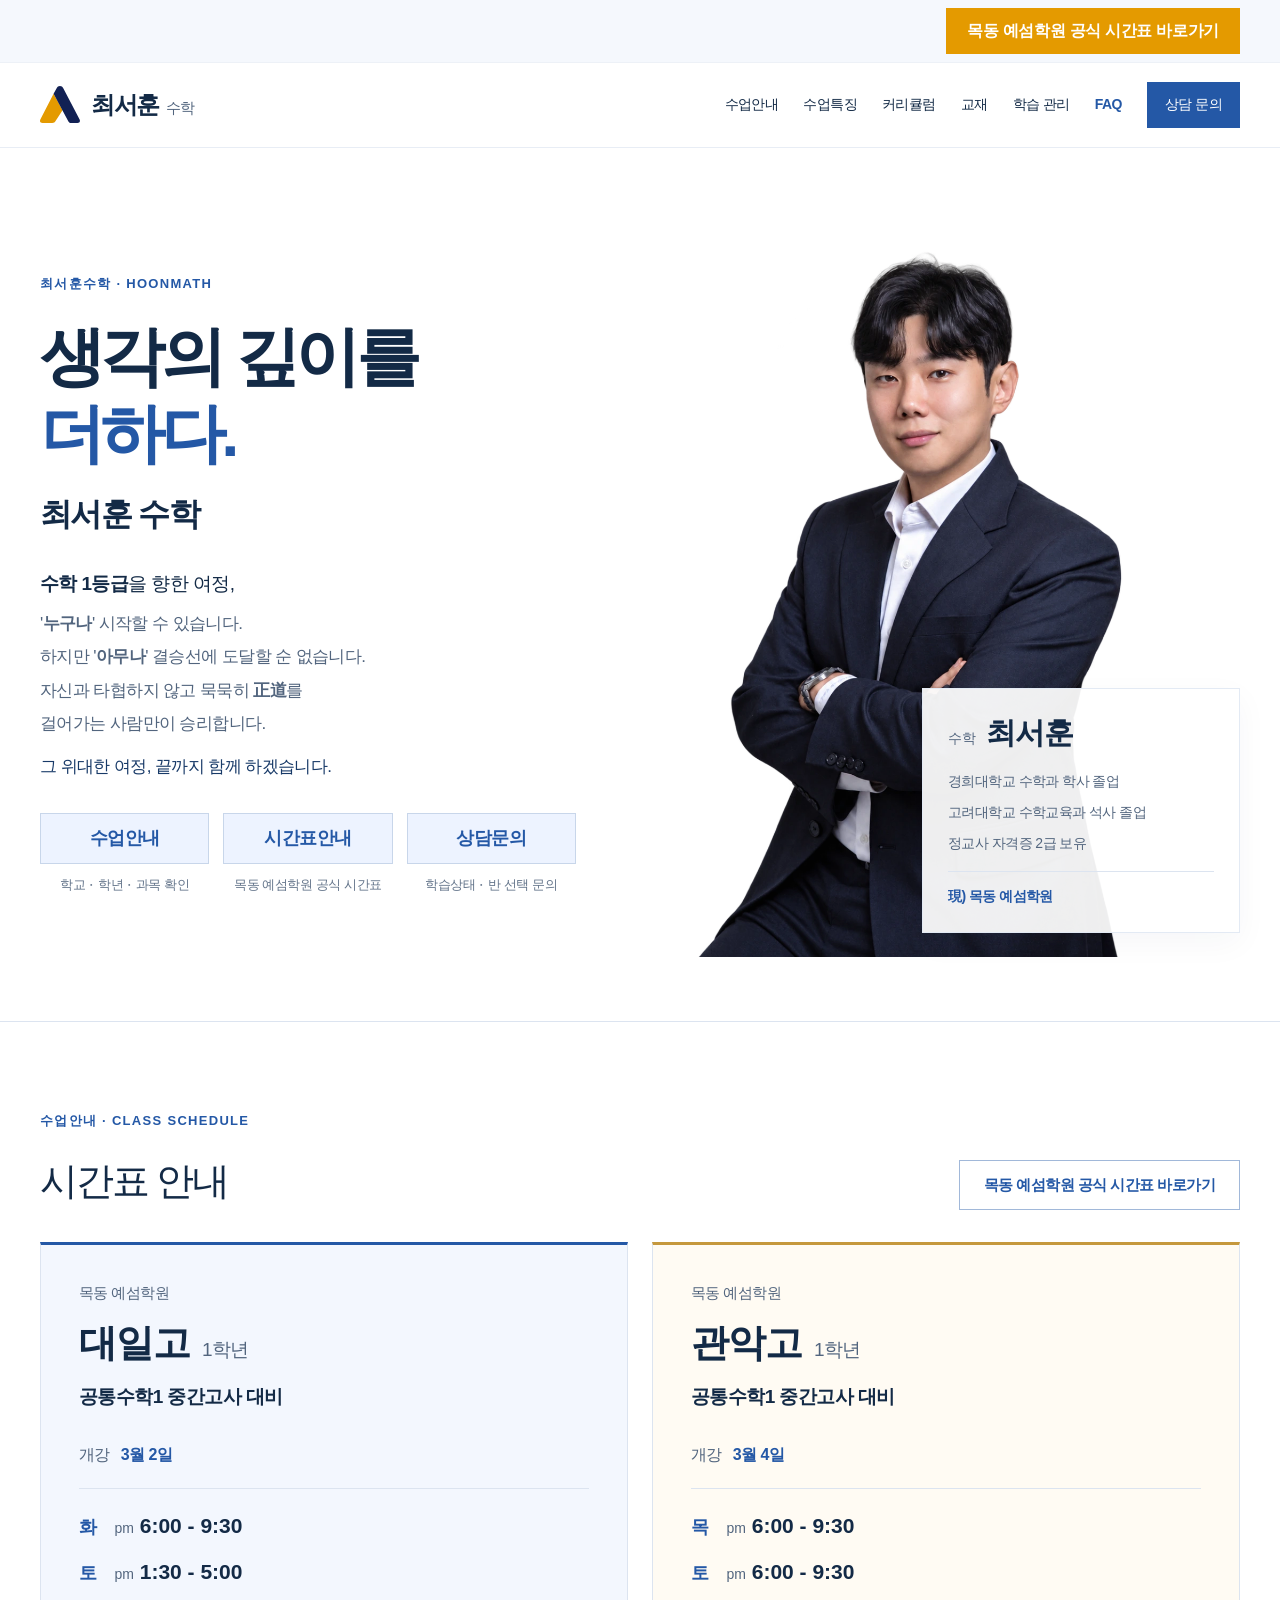
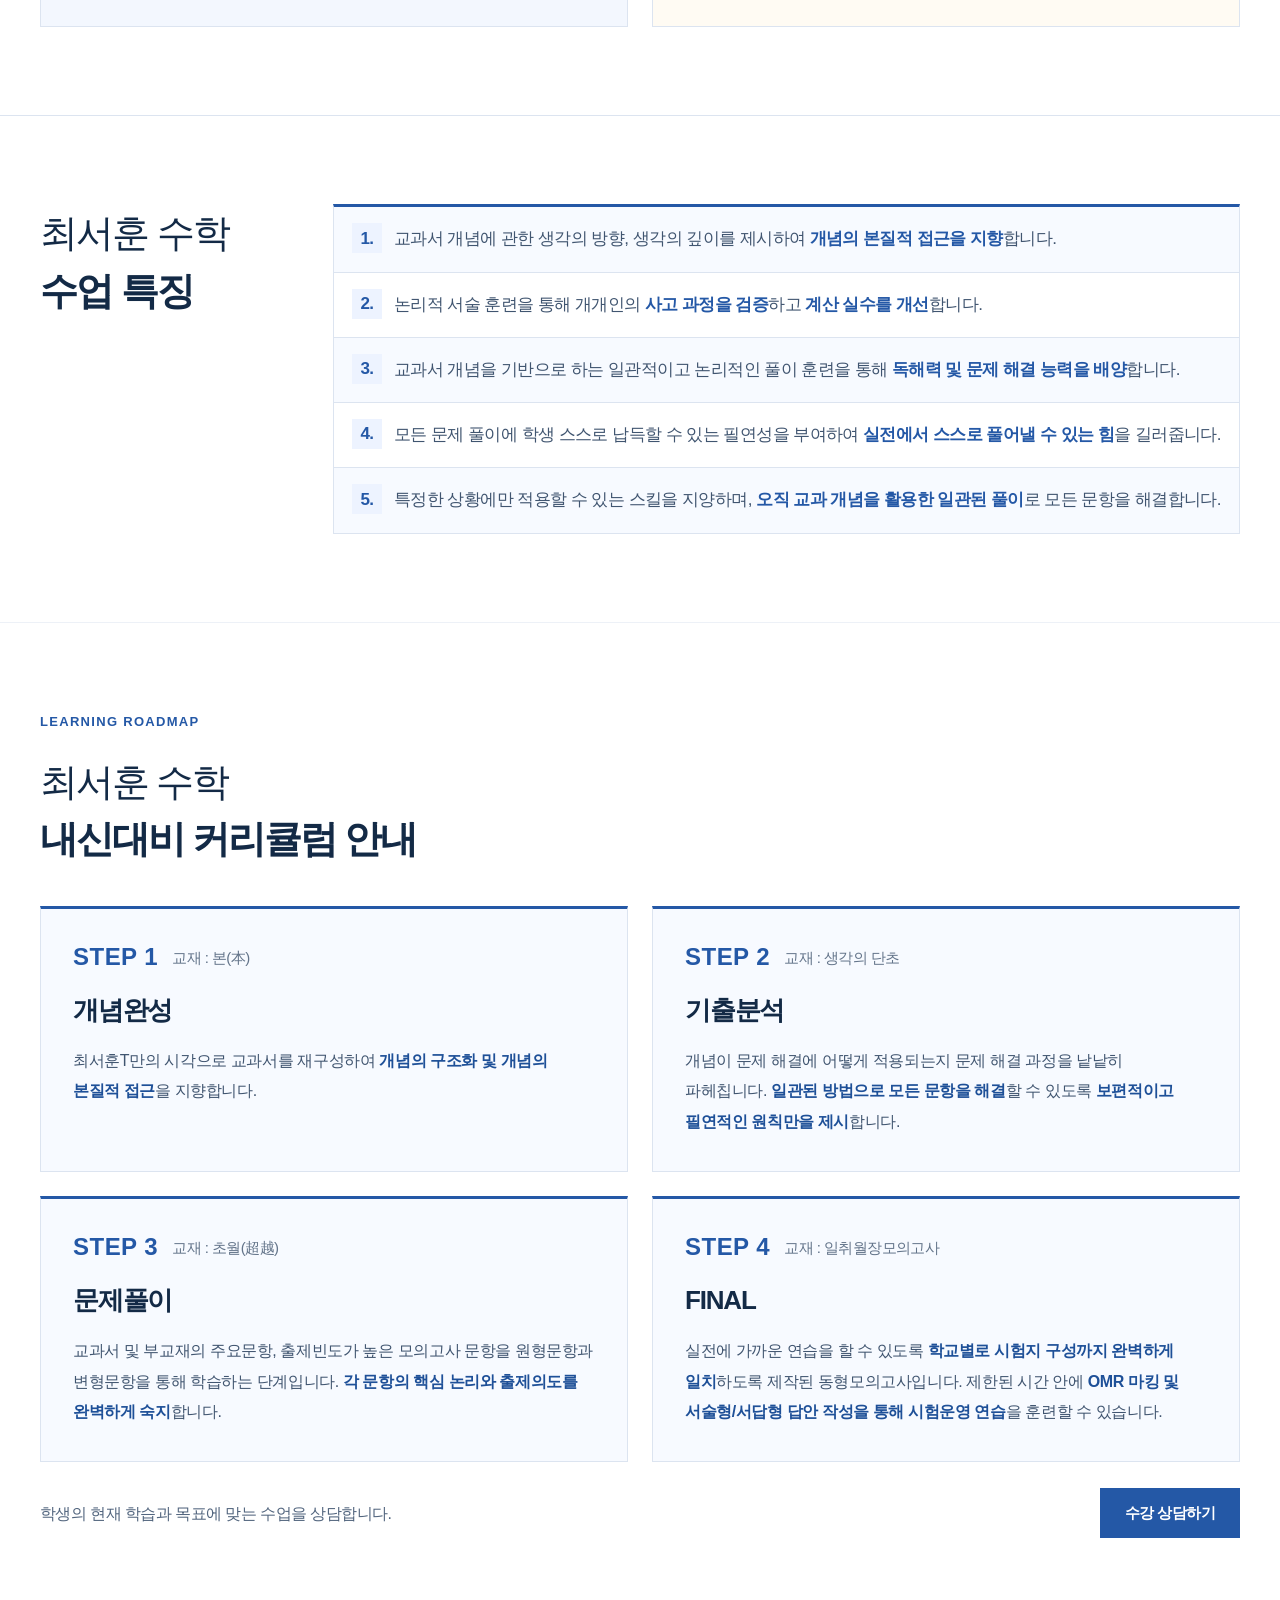
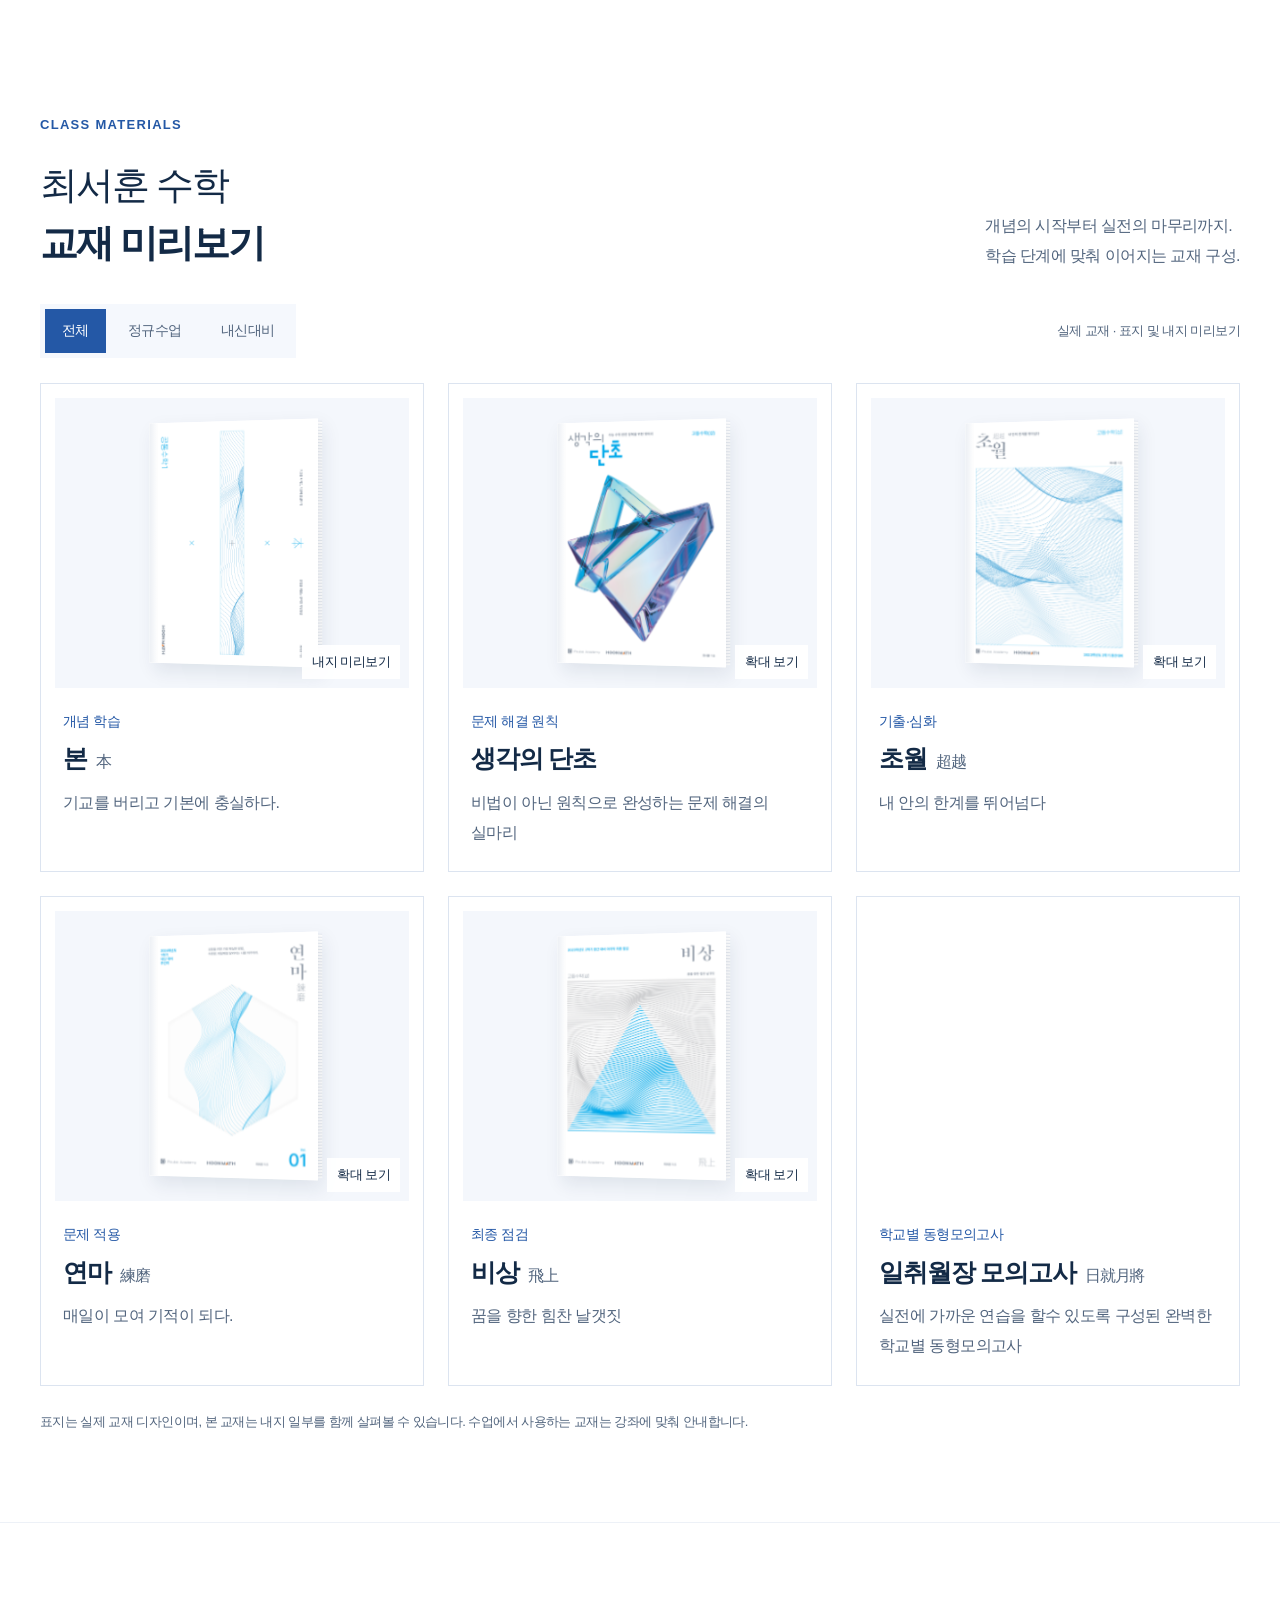
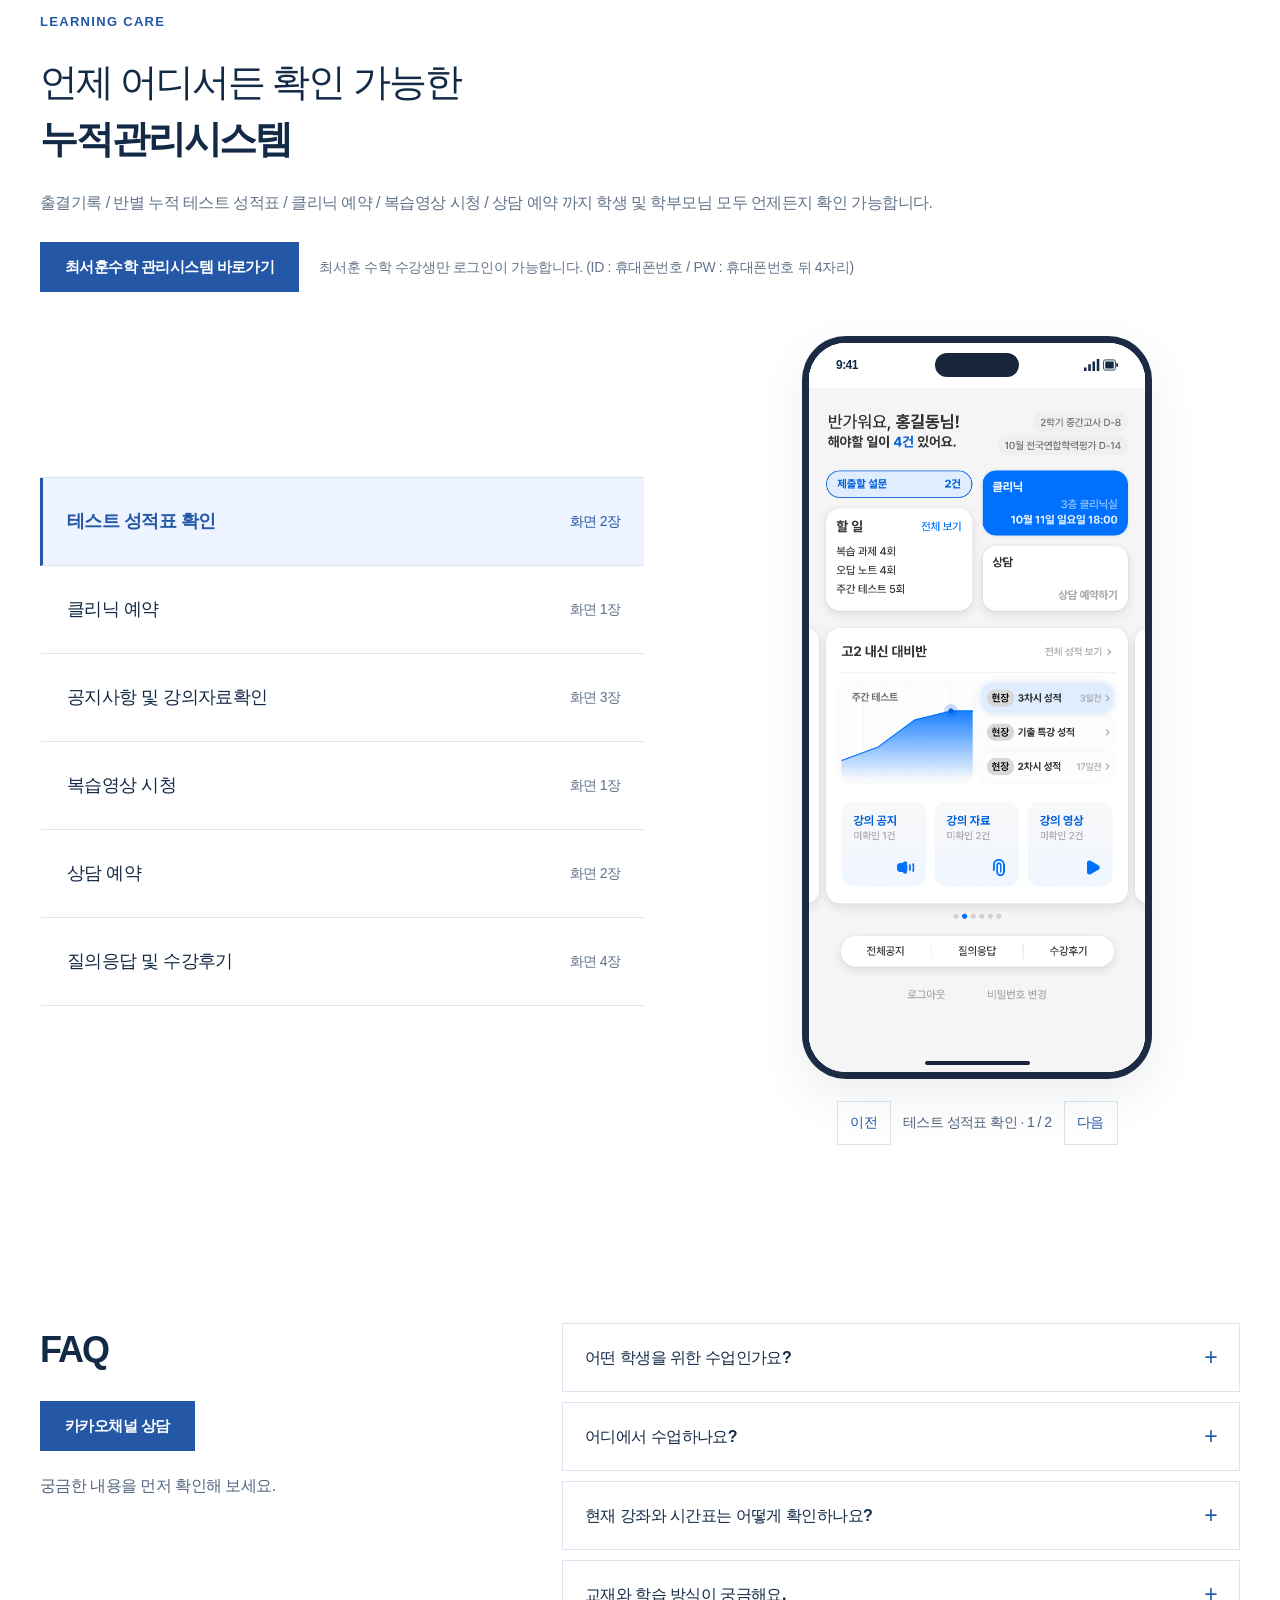
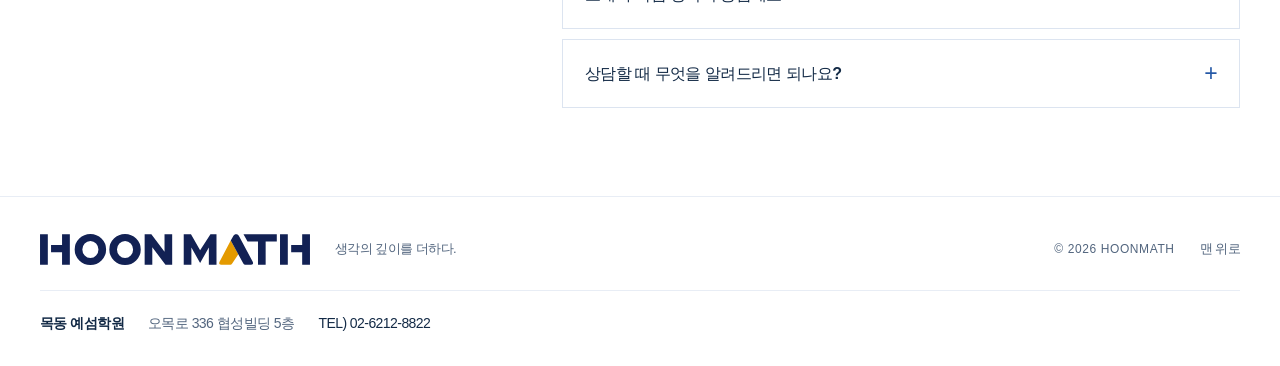
==== index.html @ f6f20ec0 "Enlarge unboxed step labels and promote FAQ to the main heading" ====
<!doctype html>
<html lang="ko">
<head>
  <meta charset="utf-8">
  <meta name="google-site-verification" content="aUY3NITuxaIrpqAeZuKlSadmvm3FrZ4Mvlj0rJ_oEOw" />
  <meta name="naver-site-verification" content="b77a3ef09317326e776948adfc5f42ee1dd2e02b" />
  <meta name="viewport" content="width=device-width, initial-scale=1, viewport-fit=cover">
  <meta name="theme-color" content="#2458a6">
  <title>최서훈수학</title>
  <meta name="description" content="최서훈 수학 공식 홈페이지. 목동 예섬학원 고등수학 수업안내·시간표·교재·학습관리와 카카오채널 상담을 확인하세요.">
  <meta name="robots" content="index, follow, max-image-preview:large">
  <link rel="canonical" href="https://hoonmath.github.io/">
  <link rel="icon" href="assets/favicon.svg?v=20261124-logo" type="image/svg+xml">
  <link rel="preload" href="assets/images/choi-seohoon-cutout-20261124.webp" as="image">
  <link rel="stylesheet" href="assets/style.css?v=20261126-step-faq">
  <meta property="og:type" content="website">
  <meta property="og:locale" content="ko_KR">
  <meta property="og:site_name" content="최서훈수학">
  <meta property="og:title" content="최서훈수학">
  <meta property="og:description" content="최서훈 수학 공식 홈페이지. 목동 예섬학원 고등수학 수업안내·시간표·교재·학습관리와 카카오채널 상담을 확인하세요.">
  <meta property="og:url" content="https://hoonmath.github.io/">
  <meta property="og:image" content="https://hoonmath.github.io/assets/images/og-image-logos-20261124.png">
  <meta property="og:image:width" content="1200">
  <meta property="og:image:height" content="630">
  <meta property="og:image:alt" content="최서훈 수학. 생각의 깊이를 더하다. 목동 예섬학원 고등수학.">
  <meta name="twitter:card" content="summary_large_image">
  <meta name="twitter:title" content="최서훈수학">
  <meta name="twitter:description" content="최서훈 수학 공식 홈페이지. 목동 예섬학원 고등수학 수업안내·시간표·교재·학습관리와 카카오채널 상담을 확인하세요.">
  <meta name="twitter:image" content="https://hoonmath.github.io/assets/images/og-image-logos-20261124.png">
  <script type="application/ld+json">
  {
    "@context": "https://schema.org",
    "@graph": [
      {"@type":"WebSite","@id":"https://hoonmath.github.io/#website","url":"https://hoonmath.github.io/","name":"최서훈수학","alternateName":["대일고수학","관악고수학","대일고 내신","관악고 내신"],"inLanguage":"ko-KR","publisher":{"@id":"https://hoonmath.github.io/#teacher"}},
      {"@type":"WebPage","@id":"https://hoonmath.github.io/#webpage","url":"https://hoonmath.github.io/","name":"최서훈수학","isPartOf":{"@id":"https://hoonmath.github.io/#website"},"about":{"@id":"https://hoonmath.github.io/#teacher"},"inLanguage":"ko-KR"},
      {"@type":"Person","@id":"https://hoonmath.github.io/#teacher","name":"최서훈","jobTitle":"고등수학 강사","url":"https://hoonmath.github.io/","image":"https://hoonmath.github.io/assets/images/choi-seohoon-cutout-20261124.webp","worksFor":{"@type":"EducationalOrganization","name":"목동 예섬학원"},"alumniOf":[{"@type":"CollegeOrUniversity","name":"경희대학교"},{"@type":"CollegeOrUniversity","name":"고려대학교"}],"hasCredential":{"@type":"EducationalOccupationalCredential","name":"정교사 2급 자격증"}}
    ]
  }
  </script>
  <script src="assets/app.js?v=20261126-features-list" defer></script>
</head>
<body>
  <a class="skip-link" href="#main">본문으로 바로가기</a>
  <div class="utility-bar"><div class="container utility-inner"><a class="schedule-link" href="http://yesum.co.kr/bbs/board.php?bo_table=yb_table04_16" target="_blank" rel="noopener noreferrer" title="새 창에서 열기">목동 예섬학원 공식 시간표 바로가기</a></div></div>
  <header class="site-header">
    <div class="container header-inner">
      <a class="brand" href="./" aria-label="최서훈 수학 홈"><img class="brand-mark" src="assets/brand/hoonmath-mark.svg" alt="" aria-hidden="true" width="253" height="234"><span class="brand-name"><strong>최서훈</strong><span>수학</span></span></a>
      <button class="menu-toggle" type="button" aria-expanded="false" aria-controls="main-nav"><span>메뉴</span><span class="menu-lines" aria-hidden="true"></span></button>
      <nav id="main-nav" class="main-nav" aria-label="주요 메뉴">
        <a href="#classes">수업안내</a><a href="#philosophy">수업특징</a><a href="#curriculum">커리큘럼</a><a href="#materials">교재</a><a href="#care">학습 관리</a>
        <a href="#guide">FAQ</a>
        <a class="consult-link" href="https://pf.kakao.com/_vxdNrG/chat" target="_blank" rel="noopener noreferrer" title="카카오 상담 새 창에서 열기">상담 문의</a>
      </nav>
    </div>
  </header>

  <main id="main">
    <section class="hero" aria-labelledby="hero-title">
      <div class="container hero-inner">
        <div class="hero-copy">
          <p class="eyebrow">최서훈수학 · HOONMATH</p>
          <h1 id="hero-title">생각의 깊이를<br><strong>더하다<span class="title-dot">.</span></strong><span class="hero-signature">최서훈 수학</span></h1>
          <p class="hero-promise"><span><strong>수학 1등급</strong>을 향한 여정,</span><span>'<strong>누구나</strong>' 시작할 수 있습니다.</span><span>하지만 '<strong>아무나</strong>' 결승선에 도달할 순 없습니다.</span><span>자신과 타협하지 않고 묵묵히 <strong>正道</strong>를</span><span>걸어가는 사람만이 승리합니다.</span><span class="promise-last">그 위대한 여정, 끝까지 함께 하겠습니다.</span></p>
          <nav class="hero-shortcuts" aria-label="수업 바로가기">
            <a href="#classes"><strong>수업안내</strong><span>학교 ⋅ 학년 ⋅ 과목 확인</span></a>
            <a href="http://yesum.co.kr/bbs/board.php?bo_table=yb_table04_16" target="_blank" rel="noopener noreferrer" title="공식 시간표 새 창에서 열기"><strong>시간표안내</strong><span>목동 예섬학원 공식 시간표</span></a>
            <a href="https://pf.kakao.com/_vxdNrG/chat" target="_blank" rel="noopener noreferrer" title="카카오 상담 새 창에서 열기"><strong>상담문의</strong><span>학습상태 ⋅ 반 선택 문의</span></a>
          </nav>
        </div>
        <div class="hero-visual">
          <img class="portrait" src="assets/images/choi-seohoon-cutout-20261124.webp" alt="수학 강사 최서훈 프로필 사진" width="1050" height="1398" fetchpriority="high">
          <section id="profile" class="hero-caption section-anchor" aria-labelledby="profile-title">
            <h2 id="profile-title" class="teacher-name"><span class="teacher-subject">수학</span>최서훈</h2>
            <ul class="teacher-credentials" aria-label="강사 학력과 자격">
              <li>경희대학교 수학과 학사 졸업</li>
              <li>고려대학교 수학교육과 석사 졸업</li>
              <li>정교사 자격증 2급 보유</li>
            </ul>
            <p class="teacher-affiliation">現) 목동 예섬학원</p>
          </section>
        </div>
      </div>
    </section>

    <section id="classes" class="section class-section section-anchor" aria-labelledby="classes-title">
      <div class="container">
        <div class="section-heading-row">
          <div><p class="eyebrow">수업안내 · CLASS SCHEDULE</p><h2 id="classes-title">시간표 안내</h2></div>
          <a class="button button-outline" href="http://yesum.co.kr/bbs/board.php?bo_table=yb_table04_16" target="_blank" rel="noopener noreferrer" title="공식 시간표 새 창에서 열기">목동 예섬학원 공식 시간표 바로가기</a>
        </div>
        <div class="class-grid">
          <article class="class-card class-card-daeil" aria-labelledby="class-one-title">
            <p class="class-academy">목동 예섬학원</p>
            <h3 id="class-one-title"><strong>대일고</strong><span>1학년</span></h3>
            <p class="class-subject">공통수학1 중간고사 대비</p>
            <p class="class-start">개강 <strong>3월 2일</strong></p>
            <dl class="class-times" aria-label="첫 번째 강좌 수업 시간">
              <div><dt>화</dt><dd><span>pm</span> 6:00 - 9:30</dd></div>
              <div><dt>토</dt><dd><span>pm</span> 1:30 - 5:00</dd></div>
            </dl>
          </article>
          <article class="class-card class-card-gwanak" aria-labelledby="class-two-title">
            <p class="class-academy">목동 예섬학원</p>
            <h3 id="class-two-title"><strong>관악고</strong><span>1학년</span></h3>
            <p class="class-subject">공통수학1 중간고사 대비</p>
            <p class="class-start">개강 <strong>3월 4일</strong></p>
            <dl class="class-times" aria-label="두 번째 강좌 수업 시간">
              <div><dt>목</dt><dd><span>pm</span> 6:00 - 9:30</dd></div>
              <div><dt>토</dt><dd><span>pm</span> 6:00 - 9:30</dd></div>
            </dl>
          </article>
        </div>
      </div>
    </section>

    <section id="philosophy" class="section section-anchor" aria-labelledby="philosophy-title">
      <div class="container">
        <div class="philosophy-layout"><div class="section-intro"><h2 id="philosophy-title">최서훈 수학<br><strong>수업 특징</strong></h2></div>
          <ol class="teaching-features" role="list" aria-label="최서훈 수학의 다섯 가지 수업 특징">
            <li><span class="teaching-feature-number" aria-hidden="true">1.</span><p>교과서 개념에 관한 생각의 방향, 생각의 깊이를 제시하여 <strong class="feature-highlight">개념의 본질적 접근을 지향</strong>합니다.</p></li>
            <li><span class="teaching-feature-number" aria-hidden="true">2.</span><p>논리적 서술 훈련을 통해 개개인의 <strong class="feature-highlight">사고 과정을 검증</strong>하고 <strong class="feature-highlight">계산 실수를 개선</strong>합니다.</p></li>
            <li><span class="teaching-feature-number" aria-hidden="true">3.</span><p>교과서 개념을 기반으로 하는 일관적이고 논리적인 풀이 훈련을 통해 <strong class="feature-highlight">독해력 및 문제 해결 능력을 배양</strong>합니다.</p></li>
            <li><span class="teaching-feature-number" aria-hidden="true">4.</span><p>모든 문제 풀이에 학생 스스로 납득할 수 있는 필연성을 부여하여 <strong class="feature-highlight">실전에서 스스로 풀어낼 수 있는 힘</strong>을 길러줍니다.</p></li>
            <li><span class="teaching-feature-number" aria-hidden="true">5.</span><p>특정한 상황에만 적용할 수 있는 스킬을 지양하며, <strong class="feature-highlight">오직 교과 개념을 활용한 일관된 풀이</strong>로 모든 문항을 해결합니다.</p></li>
          </ol>
        </div>
      </div>
    </section>

    <section id="curriculum" class="section section-path section-anchor" aria-labelledby="curriculum-title">
      <div class="container">
        <div class="section-heading-row"><div><p class="eyebrow">LEARNING ROADMAP</p><h2 id="curriculum-title">최서훈 수학<br><strong>내신대비 커리큘럼 안내</strong></h2></div></div>
        <ol class="roadmap">
          <li>
            <div class="step-heading"><span class="step-label">STEP 1</span><span class="step-book">교재 : 본(本)</span></div><h3>개념완성</h3>
            <p>최서훈T만의 시각으로 교과서를 재구성하여 <strong>개념의 구조화 및 개념의 본질적 접근</strong>을 지향합니다.</p>
          </li>
          <li>
            <div class="step-heading"><span class="step-label">STEP 2</span><span class="step-book">교재 : 생각의 단초</span></div><h3>기출분석</h3>
            <p>개념이 문제 해결에 어떻게 적용되는지 문제 해결 과정을 낱낱히 파헤칩니다. <strong>일관된 방법으로 모든 문항을 해결</strong>할 수 있도록 <strong>보편적이고 필연적인 원칙만을 제시</strong>합니다.</p>
          </li>
          <li>
            <div class="step-heading"><span class="step-label">STEP 3</span><span class="step-book">교재 : 초월(超越)</span></div><h3>문제풀이</h3>
            <p>교과서 및 부교재의 주요문항, 출제빈도가 높은 모의고사 문항을 원형문항과 변형문항을 통해 학습하는 단계입니다. <strong>각 문항의 핵심 논리와 출제의도를 완벽하게 숙지</strong>합니다.</p>
          </li>
          <li>
            <div class="step-heading"><span class="step-label">STEP 4</span><span class="step-book">교재 : 일취월장모의고사</span></div><h3>FINAL</h3>
            <p>실전에 가까운 연습을 할 수 있도록 <strong>학교별로 시험지 구성까지 완벽하게 일치</strong>하도록 제작된 동형모의고사입니다. 제한된 시간 안에 <strong>OMR 마킹 및 서술형/서답형 답안 작성을 통해 시험운영 연습</strong>을 훈련할 수 있습니다.</p>
          </li>
        </ol>
        <div class="roadmap-footer"><p>학생의 현재 학습과 목표에 맞는 수업을 상담합니다.</p><a class="button button-dark" href="https://pf.kakao.com/_vxdNrG/chat" target="_blank" rel="noopener noreferrer">수강 상담하기</a></div>
      </div>
    </section>

    <section id="materials" class="section section-soft section-anchor" aria-labelledby="materials-title">
      <div class="container">
        <p class="eyebrow">CLASS MATERIALS</p>
        <div class="section-heading-row"><h2 id="materials-title">최서훈 수학<br><strong>교재 미리보기</strong></h2><p class="heading-aside">개념의 시작부터 실전의 마무리까지.<br>학습 단계에 맞춰 이어지는 교재 구성.</p></div>
        <div class="materials-toolbar"><div class="filter-group" role="group" aria-label="교재 분류"><button type="button" class="filter-button active" data-filter="all" aria-pressed="true">전체</button><button type="button" class="filter-button" data-filter="regular" aria-pressed="false">정규수업</button><button type="button" class="filter-button" data-filter="school-exam" aria-pressed="false">내신대비</button></div><span class="materials-caption">실제 교재 · 표지 및 내지 미리보기</span></div>
        <p class="visually-hidden" id="filter-status" aria-live="polite"></p>
        <div class="materials-grid">
          <article class="material" data-category="regular"><a class="material-image" href="assets/previews/bon-common-math1/sample.pdf" data-book-preview data-caption="본 · 기교를 버리고 기본에 충실하다." aria-label="본 공통수학1 내지 미리보기"><span class="material-book"><img src="assets/images/covers/bon.webp" srcset="assets/images/covers/bon-768.webp 768w, assets/images/covers/bon.webp 2000w" sizes="240px" alt="본 교재 표지" width="595" height="842" loading="lazy"></span><span class="zoom-label">내지 미리보기 </span></a><div class="material-description"><span>개념 학습</span><h3>본<span class="hanja">本</span></h3><p>기교를 버리고 기본에 충실하다.</p></div></article>
          <article class="material" data-category="school-exam"><a class="material-image" href="assets/images/covers/dancho.webp" data-lightbox data-caption="생각의 단초 · 비법이 아닌 원칙으로 완성하는 문제 해결의 실마리" aria-label="생각의 단초 교재 표지 확대"><span class="material-book"><img src="assets/images/covers/dancho.webp" srcset="assets/images/covers/dancho-768.webp 768w, assets/images/covers/dancho.webp 2000w" sizes="240px" alt="생각의 단초 교재 표지" width="595" height="842" loading="lazy"></span><span class="zoom-label">확대 보기 </span></a><div class="material-description"><span>문제 해결 원칙</span><h3>생각의 단초</h3><p>비법이 아닌 원칙으로 완성하는 문제 해결의 실마리</p></div></article>
          <article class="material" data-category="school-exam"><a class="material-image" href="assets/images/covers/chowol.webp" data-lightbox data-caption="초월 · 내 안의 한계를 뛰어넘다" aria-label="초월 교재 표지 확대"><span class="material-book"><img src="assets/images/covers/chowol.webp" srcset="assets/images/covers/chowol-768.webp 768w, assets/images/covers/chowol.webp 2000w" sizes="240px" alt="초월 교재 표지" width="595" height="842" loading="lazy"></span><span class="zoom-label">확대 보기 </span></a><div class="material-description"><span>기출·심화</span><h3>초월<span class="hanja">超越</span></h3><p>내 안의 한계를 뛰어넘다</p></div></article>
          <article class="material" data-category="regular"><a class="material-image" href="assets/images/covers/yeonma.webp" data-lightbox data-caption="연마 · 매일이 모여 기적이 되다." aria-label="연마 교재 표지 확대"><span class="material-book"><img src="assets/images/covers/yeonma.webp" srcset="assets/images/covers/yeonma-768.webp 768w, assets/images/covers/yeonma.webp 2000w" sizes="240px" alt="연마 교재 표지" width="595" height="842" loading="lazy"></span><span class="zoom-label">확대 보기 </span></a><div class="material-description"><span>문제 적용</span><h3>연마<span class="hanja">練磨</span></h3><p>매일이 모여 기적이 되다.</p></div></article>
          <article class="material" data-category="school-exam"><a class="material-image" href="assets/images/covers/bisang.webp" data-lightbox data-caption="비상 · 꿈을 향한 힘찬 날갯짓" aria-label="비상 교재 표지 확대"><span class="material-book"><img src="assets/images/covers/bisang.webp" srcset="assets/images/covers/bisang-768.webp 768w, assets/images/covers/bisang.webp 2000w" sizes="240px" alt="비상 교재 표지" width="595" height="842" loading="lazy"></span><span class="zoom-label">확대 보기 </span></a><div class="material-description"><span>최종 점검</span><h3>비상<span class="hanja">飛上</span></h3><p>꿈을 향한 힘찬 날갯짓</p></div></article>
          <article class="material" data-category="school-exam"><div class="material-image material-placeholder" aria-hidden="true"></div><div class="material-description"><span>학교별 동형모의고사</span><h3>일취월장 모의고사<span class="hanja">日就月將</span></h3><p>실전에 가까운 연습을 할수 있도록 구성된 완벽한 학교별 동형모의고사</p></div></article>
        </div>
        <p class="section-note">표지는 실제 교재 디자인이며, 본 교재는 내지 일부를 함께 살펴볼 수 있습니다. 수업에서 사용하는 교재는 강좌에 맞춰 안내합니다.</p>
      </div>
    </section>

    <section id="care" class="section section-care section-anchor" aria-labelledby="care-title">
      <div class="container">
        <p class="eyebrow">LEARNING CARE</p>
        <h2 id="care-title">언제 어디서든 확인 가능한<br><strong>누적관리시스템</strong></h2>
        <p class="section-lead care-system-description">출결기록 / 반별 누적 테스트 성적표 / 클리닉 예약 / 복습영상 시청 / 상담 예약 까지 학생 및 학부모님 모두 언제든지 확인 가능합니다.</p>
        <div class="section-actions care-system-actions"><a class="button button-dark" href="https://hoonmath.daechion.com" target="_blank" rel="noopener noreferrer" title="관리시스템 새 창에서 열기" aria-describedby="care-login-guide">최서훈수학 관리시스템 바로가기</a><p class="care-login-guide" id="care-login-guide">최서훈 수학 수강생만 로그인이 가능합니다. (ID : 휴대폰번호 / PW : 휴대폰번호 뒤 4자리)</p></div>
        <div class="care-explorer">
          <div class="care-tabs" role="tablist" aria-label="누적관리시스템 이용 화면" aria-orientation="vertical">
            <button class="care-tab" type="button" role="tab" id="care-tab-test-results" aria-controls="care-panel-test-results" aria-selected="true" tabindex="0"><span>테스트 성적표 확인</span><span class="care-tab-count">화면 2장</span></button>
            <button class="care-tab" type="button" role="tab" id="care-tab-clinic" aria-controls="care-panel-clinic" aria-selected="false" tabindex="-1"><span>클리닉 예약</span><span class="care-tab-count">화면 1장</span></button>
            <button class="care-tab" type="button" role="tab" id="care-tab-notices" aria-controls="care-panel-notices" aria-selected="false" tabindex="-1"><span>공지사항 및 강의자료확인</span><span class="care-tab-count">화면 3장</span></button>
            <button class="care-tab" type="button" role="tab" id="care-tab-review-videos" aria-controls="care-panel-review-videos" aria-selected="false" tabindex="-1"><span>복습영상 시청</span><span class="care-tab-count">화면 1장</span></button>
            <button class="care-tab" type="button" role="tab" id="care-tab-consultation" aria-controls="care-panel-consultation" aria-selected="false" tabindex="-1"><span>상담 예약</span><span class="care-tab-count">화면 2장</span></button>
            <button class="care-tab" type="button" role="tab" id="care-tab-questions" aria-controls="care-panel-questions" aria-selected="false" tabindex="-1"><span>질의응답 및 수강후기</span><span class="care-tab-count">화면 4장</span></button>
          </div>
          <div class="care-device-column">
            <div class="care-phone">
              <div class="care-phone-screen">
                <div class="care-panel" id="care-panel-test-results" role="tabpanel" aria-labelledby="care-tab-test-results" tabindex="0">
                  <a class="care-screen-image is-active" href="assets/images/care/care-02.png" data-lightbox data-gallery="care-test-results" data-caption="테스트 성적표 확인 · 누적 성적과 학습 현황" aria-label="테스트 성적표 확인 · 누적 성적과 학습 현황 확대"><img src="assets/images/care/care-02.png" alt="테스트 성적표 확인 · 누적 성적과 학습 현황" width="1179" height="2556"></a>
                  <a class="care-screen-image" href="assets/images/care/care-01.png" data-lightbox data-gallery="care-test-results" data-caption="테스트 성적표 확인 · 테스트별 성적" aria-label="테스트 성적표 확인 · 테스트별 성적 확대"><img src="assets/images/care/care-01.png" alt="테스트 성적표 확인 · 테스트별 성적" width="1179" height="2556" loading="lazy"></a>
                </div>
                <div class="care-panel" id="care-panel-clinic" role="tabpanel" aria-labelledby="care-tab-clinic" tabindex="0" hidden>
                  <a class="care-screen-image is-active" href="assets/images/care/care-03.png" data-lightbox data-gallery="care-clinic" data-caption="클리닉 예약 · 날짜와 시간 확인" aria-label="클리닉 예약 · 날짜와 시간 확인 확대"><img src="assets/images/care/care-03.png" alt="클리닉 예약 · 날짜와 시간 확인" width="1179" height="2556" loading="lazy"></a>
                </div>
                <div class="care-panel" id="care-panel-notices" role="tabpanel" aria-labelledby="care-tab-notices" tabindex="0" hidden>
                  <a class="care-screen-image is-active" href="assets/images/care/care-05.png" data-lightbox data-gallery="care-notices" data-caption="공지사항 및 강의자료확인 · 강의 공지" aria-label="공지사항 및 강의자료확인 · 강의 공지 확대"><img src="assets/images/care/care-05.png" alt="공지사항 및 강의자료확인 · 강의 공지" width="1179" height="2556" loading="lazy"></a>
                  <a class="care-screen-image" href="assets/images/care/care-06.png" data-lightbox data-gallery="care-notices" data-caption="공지사항 및 강의자료확인 · 과제 안내" aria-label="공지사항 및 강의자료확인 · 과제 안내 확대"><img src="assets/images/care/care-06.png" alt="공지사항 및 강의자료확인 · 과제 안내" width="1179" height="2556" loading="lazy"></a>
                  <a class="care-screen-image" href="assets/images/care/care-04.png" data-lightbox data-gallery="care-notices" data-caption="공지사항 및 강의자료확인 · 강의 자료" aria-label="공지사항 및 강의자료확인 · 강의 자료 확대"><img src="assets/images/care/care-04.png" alt="공지사항 및 강의자료확인 · 강의 자료" width="1179" height="2556" loading="lazy"></a>
                </div>
                <div class="care-panel" id="care-panel-review-videos" role="tabpanel" aria-labelledby="care-tab-review-videos" tabindex="0" hidden>
                  <a class="care-screen-image is-active" href="assets/images/care/care-07.png" data-lightbox data-gallery="care-review-videos" data-caption="복습영상 시청 · 회차별 영상과 시청 기록" aria-label="복습영상 시청 · 회차별 영상과 시청 기록 확대"><img src="assets/images/care/care-07.png" alt="복습영상 시청 · 회차별 영상과 시청 기록" width="1179" height="2556" loading="lazy"></a>
                </div>
                <div class="care-panel" id="care-panel-consultation" role="tabpanel" aria-labelledby="care-tab-consultation" tabindex="0" hidden>
                  <a class="care-screen-image is-active" href="assets/images/care/care-09.png" data-lightbox data-gallery="care-consultation" data-caption="상담 예약 · 예약 일정 확인" aria-label="상담 예약 · 예약 일정 확인 확대"><img src="assets/images/care/care-09.png" alt="상담 예약 · 예약 일정 확인" width="1179" height="2556" loading="lazy"></a>
                  <a class="care-screen-image" href="assets/images/care/care-08.png" data-lightbox data-gallery="care-consultation" data-caption="상담 예약 · 날짜와 시간 선택" aria-label="상담 예약 · 날짜와 시간 선택 확대"><img src="assets/images/care/care-08.png" alt="상담 예약 · 날짜와 시간 선택" width="1179" height="2556" loading="lazy"></a>
                </div>
                <div class="care-panel" id="care-panel-questions" role="tabpanel" aria-labelledby="care-tab-questions" tabindex="0" hidden>
                  <a class="care-screen-image is-active" href="assets/images/care/care-11.png" data-lightbox data-gallery="care-questions" data-caption="질의응답 및 수강후기 · 질문과 답변" aria-label="질의응답 및 수강후기 · 질문과 답변 확대"><img src="assets/images/care/care-11.png" alt="질의응답 및 수강후기 · 질문과 답변" width="1179" height="2556" loading="lazy"></a>
                  <a class="care-screen-image" href="assets/images/care/care-13.png" data-lightbox data-gallery="care-questions" data-caption="질의응답 및 수강후기 · 질의응답 목록" aria-label="질의응답 및 수강후기 · 질의응답 목록 확대"><img src="assets/images/care/care-13.png" alt="질의응답 및 수강후기 · 질의응답 목록" width="1179" height="2556" loading="lazy"></a>
                  <a class="care-screen-image" href="assets/images/care/care-12.png" data-lightbox data-gallery="care-questions" data-caption="질의응답 및 수강후기 · 수강후기 목록" aria-label="질의응답 및 수강후기 · 수강후기 목록 확대"><img src="assets/images/care/care-12.png" alt="질의응답 및 수강후기 · 수강후기 목록" width="1179" height="2556" loading="lazy"></a>
                  <a class="care-screen-image" href="assets/images/care/care-10.png" data-lightbox data-gallery="care-questions" data-caption="질의응답 및 수강후기 · 수강후기 상세" aria-label="질의응답 및 수강후기 · 수강후기 상세 확대"><img src="assets/images/care/care-10.png" alt="질의응답 및 수강후기 · 수강후기 상세" width="1179" height="2556" loading="lazy"></a>
                </div>
                <div class="care-phone-status" aria-hidden="true"><span>9:41</span><span class="care-phone-island"></span><svg viewBox="0 0 40 16" width="34" height="14" fill="currentColor"><path d="M0 11h3v4H0zm5-4h3v8H5zm5-3h3v11h-3zm5-3h3v14h-3z"/><rect x="23" y="2" width="14" height="12" rx="2" fill="none" stroke="currentColor"/><path d="M25 4h10v8H25zm13 2h2v4h-2z"/></svg></div>
              </div>
            </div>
            <div class="care-screen-controls"><button type="button" class="care-screen-prev" aria-label="이전 관리 화면">이전</button><p class="care-screen-status" aria-live="polite" aria-atomic="true">테스트 성적표 확인 · 1 / 2</p><button type="button" class="care-screen-next" aria-label="다음 관리 화면">다음</button></div>
          </div>
        </div>
      </div>
    </section>

    <section id="guide" class="section section-soft section-anchor" aria-labelledby="guide-title">
      <div class="container guide-grid"><div><h2 id="guide-title"><strong>FAQ</strong></h2><div class="section-actions"><a class="button button-dark" href="https://pf.kakao.com/_vxdNrG/chat" target="_blank" rel="noopener noreferrer" title="카카오채널 상담 새 창에서 열기">카카오채널 상담</a></div><p class="section-lead">궁금한 내용을 먼저 확인해 보세요.</p></div><div class="faq-list">
        <details><summary>어떤 학생을 위한 수업인가요?<span aria-hidden="true">+</span></summary><div class="faq-answer">고등학생을 대상으로 합니다. 교과 개념을 정확히 이해하고 논리적인 문제 해결력을 기르고 싶은 학생, 자신의 풀이 과정을 점검하고 싶은 학생에게 수업 방향을 안내합니다.</div></details>
        <details><summary>어디에서 수업하나요?<span aria-hidden="true">+</span></summary><div class="faq-answer">목동 예섬학원에 출강하고 있습니다. 수강 가능한 강좌와 자세한 수업 장소는 <a href="https://pf.kakao.com/_vxdNrG/chat" target="_blank" rel="noopener noreferrer">카카오 채널로 문의해주세요.</a></div></details>
        <details><summary>현재 강좌와 시간표는 어떻게 확인하나요?<span aria-hidden="true">+</span></summary><div class="faq-answer">아래 링크에서 확인할 수 있습니다. <a href="http://yesum.co.kr/bbs/board.php?bo_table=yb_table04_16" target="_blank" rel="noopener noreferrer">목동 예섬학원 공식 시간표 바로가기</a> 학교·학년·희망 과목을 <a href="https://pf.kakao.com/_vxdNrG/chat" target="_blank" rel="noopener noreferrer">카카오 상담</a>으로 알려주시면 수업을 안내해드립니다.</div></details>
        <details><summary>교재와 학습 방식이 궁금해요.<span aria-hidden="true">+</span></summary><div class="faq-answer">개념 이해, 문제 적용, 기출 분석, 최종 점검으로 이어지는 학습을 지향합니다. 이 페이지에서 교재의 표지와 일부 내지를 살펴볼 수 있으며, 실제 사용하는 교재와 과제·복습 운영은 강좌에 맞춰 안내합니다.</div></details>
        <details><summary>상담할 때 무엇을 알려드리면 되나요?<span aria-hidden="true">+</span></summary><div class="faq-answer">학교·학년·희망 과목과 현재 학습 중인 내용을 알려주세요. 고민하는 부분이나 목표가 있다면 함께 말씀해주시면 좋습니다.</div></details>
      </div></div>
    </section>

  </main>

  <footer class="site-footer"><div class="container footer-inner"><a class="footer-wordmark" href="./" aria-label="최서훈 수학 홈"><img src="assets/brand/hoonmath-wordmark.svg" alt="HOONMATH" width="2010" height="237" loading="lazy"></a><p>생각의 깊이를 더하다.</p><span>© <span data-year>2026</span> HOONMATH</span><a href="#main">맨 위로</a></div><div class="container academy-contact"><strong>목동 예섬학원</strong><address>오목로 336 협성빌딩 5층</address><a href="tel:0262128822">TEL) 02-6212-8822</a></div></footer>
  <div class="mobile-contact" aria-label="시간표와 카카오 상담"><a href="http://yesum.co.kr/bbs/board.php?bo_table=yb_table04_16" target="_blank" rel="noopener noreferrer">목동 예섬학원 공식 시간표 바로가기</a><a href="https://pf.kakao.com/_vxdNrG/chat" target="_blank" rel="noopener noreferrer">카카오 상담</a></div>

  <dialog class="lightbox" id="image-dialog" aria-labelledby="lightbox-caption"><div class="lightbox-top"><span data-lightbox-heading>CLASS MATERIALS · 교재 표지</span><button class="lightbox-close" type="button" aria-label="확대 이미지 닫기">닫기 <span aria-hidden="true">×</span></button></div><div class="lightbox-stage"><img id="lightbox-image" src="assets/images/covers/bon.webp" alt="확대 이미지"></div><div class="lightbox-bottom"><button type="button" class="lightbox-prev" aria-label="이전 이미지">이전</button><p id="lightbox-caption" aria-live="polite"></p><button type="button" class="lightbox-next" aria-label="다음 이미지">다음</button></div></dialog>
  <dialog class="book-dialog" id="book-dialog" aria-labelledby="book-title">
    <div class="book-header"><div><p class="eyebrow">BOOK PREVIEW</p><h2 id="book-title">본 공통수학1</h2></div><button class="book-close" type="button" aria-label="교재 미리보기 닫기">닫기 <span aria-hidden="true">×</span></button></div>
    <div class="book-toolbar"><div class="book-ranges" role="group" aria-label="내지 선택"><button type="button" data-book-spread="0" aria-pressed="true">6–7쪽</button><button type="button" data-book-spread="2" aria-pressed="false">14–15쪽</button></div><button class="book-zoom" type="button" aria-pressed="false">크게 보기</button></div>
    <div class="book-viewport" tabindex="0" aria-label="교재 내지 미리보기. 확대 후 화면을 움직여 읽을 수 있습니다.">
      <div class="book-spread">
        <div class="book-page"><img id="book-left" alt="본 공통수학1 내지 PDF 6쪽" width="595" height="841"></div>
        <div class="book-page"><img id="book-right" alt="본 공통수학1 내지 PDF 7쪽" width="595" height="841"></div>
        <div class="book-turning-sheet" aria-hidden="true" hidden><div class="book-sheet-front"><img alt=""></div><div class="book-sheet-back"><img alt=""></div></div>
      </div>
    </div>
    <div class="book-navigation"><button class="book-prev" type="button" disabled>이전</button><p class="book-location" aria-live="polite">PDF 6–7쪽 · 1 / 2</p><button class="book-next" type="button">다음</button></div>
    <p class="book-help">화면을 넘기며 살펴보세요. 작은 글씨는 ‘크게 보기’로 읽을 수 있습니다.</p>
  </dialog>
</body>
</html>
---- assets/style.css ----
@charset "UTF-8";
:root{--ink:#132a46;--muted:#52657e;--accent:#2458a6;--accent-hover:#17417f;--accent-soft:#edf3ff;--line:#dce4f0;--soft:#f5f8fd;--paper:#fff;--container:1320px;--header:84px;color-scheme:light}
*,*::before,*::after{box-sizing:border-box}
html{scroll-behavior:smooth;scroll-padding-top:calc(var(--header) + 24px)}
body{margin:0;background:var(--paper);color:var(--ink);font-family:-apple-system,BlinkMacSystemFont,"Apple SD Gothic Neo","Malgun Gothic",sans-serif;font-size:1rem;line-height:1.85;letter-spacing:-.035em;word-break:keep-all;overflow-wrap:break-word;-webkit-font-smoothing:antialiased}
body:has(dialog[open]){overflow:hidden}
a{color:inherit;text-decoration:none}button{font:inherit;letter-spacing:inherit;color:inherit;cursor:pointer;border:0}button,a,summary{touch-action:manipulation;-webkit-tap-highlight-color:transparent}img{display:block;max-width:100%;height:auto}h1,h2,h3,p{margin:0}h1,h2,h3{line-height:1.5}ul,ol{padding:0;margin:0;list-style:none}[hidden]{display:none!important}::selection{background:#dae7ff;color:#142e55}:focus-visible{outline:3px solid var(--accent);outline-offset:5px}
.container{width:min(var(--container),calc(100% - 80px));margin-inline:auto}.visually-hidden{position:absolute;width:1px;height:1px;padding:0;margin:-1px;overflow:hidden;clip:rect(0,0,0,0);white-space:nowrap;border:0}.skip-link{position:fixed;top:12px;left:16px;transform:translateY(-150%);background:var(--accent);color:white;padding:12px 18px;border-radius:0;z-index:100}.skip-link:focus{transform:translateY(0)}
/* Compact branding and a quiet navigation. */
.site-header{position:sticky;top:0;z-index:30;background:rgba(255,255,255,.97);border-bottom:1px solid #e8edf5}.header-inner{display:flex;align-items:center;justify-content:space-between;min-height:var(--header);gap:28px}.brand{display:inline-flex;align-items:center;gap:11px;white-space:nowrap;line-height:1.25}.brand-mark{display:grid;place-items:center;width:38px;height:38px;background:var(--accent);border-radius:0;color:white;font-family:inherit;font-size:26px;font-weight:800}.brand-name{display:flex;align-items:baseline;gap:7px}.brand-name strong{font-size:24px;letter-spacing:-.055em;font-weight:750}.brand-name>span{font-size:15px;color:var(--muted)}
.main-nav{display:flex;align-items:center;gap:25px;font-size:14px;font-weight:550}.main-nav>a{padding-block:12px;white-space:nowrap}.main-nav>a:hover,.main-nav>a[aria-current]{color:var(--accent)}.main-nav .student-link{background:var(--accent-soft);color:var(--accent);padding:9px 17px;border-radius:0;font-size:14px}.menu-toggle{display:none;background:transparent}
/* White canvas, strong blue type and a large transparent portrait. */
.hero{background:#ffffff}.hero-inner{display:grid;grid-template-columns:minmax(0,.9fr) minmax(0,1.45fr);align-items:center;gap:40px;padding-block:64px}.hero-copy{min-width:0}.eyebrow{color:var(--accent);font-size:13px;font-weight:650;line-height:1.7;letter-spacing:.1em;margin-bottom:20px}.hero-copy .eyebrow{margin-bottom:23px}
h1{font-family:inherit;font-size:clamp(54px,5.1vw,78px);font-weight:750;line-height:1.18;letter-spacing:-.07em}h1 strong{font-weight:800;color:var(--accent)}.title-dot{color:var(--accent)}.hero-description{font-size:21px;font-weight:550;line-height:1.8;margin-top:23px;letter-spacing:-.05em}.hero-detail{font-size:16px;color:var(--muted);margin-top:15px}.hero-actions{display:flex;flex-wrap:wrap;gap:10px;margin-top:30px}
.button{display:inline-flex;align-items:center;justify-content:center;gap:12px;min-height:50px;padding:12px 24px;border-radius:0;font-size:15px;font-weight:600;line-height:1.6;transition:background .18s,color .18s,border-color .18s}.button-dark{background:var(--accent);color:white;border:1px solid var(--accent)}.button-dark:hover{background:var(--accent-hover);border-color:var(--accent-hover)}.button-outline{background:transparent;border:1px solid #a1b8d9;color:var(--accent)}.button-outline:hover{background:#edf3ff}.hero-focus{display:flex;flex-wrap:wrap;gap:7px;margin-top:24px}.hero-focus li{font-size:13px;color:#4a6385;padding:4px 10px;background:#eef3fb;border-radius:0}
.hero-visual{min-width:0;display:grid;grid-template-columns:minmax(0,1.5fr) minmax(220px,.85fr);gap:20px;align-items:center;padding:0;background:white;border:0;border-radius:0;box-shadow:none}.portrait{width:100%;height:auto;aspect-ratio:auto;object-fit:contain;border-radius:0}.hero-caption{min-width:0;padding-block:10px}.teacher-label{color:var(--accent);font-size:14px;line-height:1.7}.hero-caption .teacher-name{font-size:32px;font-weight:700;letter-spacing:-.03em;margin-top:5px}.teacher-credentials{margin-top:19px;font-size:16px;line-height:1.8;color:var(--muted)}.teacher-credentials li+li{margin-top:10px}.teacher-affiliation{font-size:16px;color:var(--accent);font-weight:600;line-height:1.8;margin-top:19px;padding-top:16px;border-top:1px solid var(--line)}
/* Each section has a different reading rhythm. */
.section{padding-block:88px}h2{font-size:clamp(30px,3vw,40px);line-height:1.5;letter-spacing:-.055em;font-weight:500}h2 strong{font-weight:700}h3{font-size:22px;line-height:1.5;font-weight:650;letter-spacing:-.045em}.section-lead{color:var(--muted);font-size:17px;margin-top:19px;line-height:1.95}.philosophy-layout{display:grid;grid-template-columns:minmax(0,.85fr) minmax(0,1.15fr);gap:80px;align-items:start}.section-intro{position:sticky;top:calc(var(--header) + 40px)}.principles{display:grid;gap:20px}.principles article{padding:0 0 24px 25px;border-left:3px solid #c8d8ef;border-bottom:1px solid #e8edf5}.principles article:last-child{padding-bottom:4px;border-bottom:0}.principles p{margin-top:10px;color:var(--muted);font-size:16px}.article-tag{display:inline-block;margin-top:12px;color:var(--accent);font-size:14px;font-weight:550}
.section-path{background:var(--soft)}.section-heading-row{display:flex;align-items:flex-end;justify-content:space-between;gap:32px}.heading-aside{font-size:16px;color:var(--muted);line-height:1.9;max-width:420px}.roadmap{display:grid;grid-template-columns:repeat(4,minmax(0,1fr));gap:18px;margin-top:38px}.roadmap li{background:white;border:1px solid #e5ebf5;border-radius:0;padding:25px 23px 28px}.step-label{font-size:14px;color:var(--accent);background:var(--accent-soft);border-radius:0;padding:3px 10px;display:inline-block}.roadmap h3{margin-top:20px;font-size:23px}.roadmap p{font-size:16px;margin-top:11px;color:var(--muted)}.roadmap-footer{display:flex;align-items:center;justify-content:space-between;gap:20px;margin-top:26px;font-size:16px;color:var(--muted)}.text-link{display:inline-flex;align-items:center;min-height:44px;font-size:15px;font-weight:600;color:var(--accent);text-decoration:underline;text-underline-offset:5px;white-space:nowrap}
.section-soft{background:white}.materials-toolbar{display:flex;align-items:center;justify-content:space-between;gap:20px;margin-block:32px 25px}.filter-group{display:inline-flex;flex-wrap:wrap;gap:5px;padding:5px;border-radius:0;background:var(--soft)}.filter-button{background:transparent;color:var(--muted);font-size:14px;border-radius:0;padding:8px 17px;min-height:44px}.filter-button.active{background:var(--accent);color:white}.filter-button:hover:not(.active){background:#edf3ff}.materials-caption{font-size:13px;color:var(--muted)}.materials-grid{display:grid;grid-template-columns:repeat(3,minmax(0,1fr));gap:24px}.material{min-width:0;padding:14px;background:white;border:1px solid var(--line);border-radius:0}.material-image{position:relative;display:block;background:#f4f7fc;aspect-ratio:1.22;border-radius:0;overflow:hidden}.material-image img{position:absolute;inset:0;margin:auto;width:auto;height:86%;object-fit:contain;transition:transform .2s}.material-image:hover img{transform:translateY(-4px)}.zoom-label{position:absolute;right:9px;bottom:9px;padding:5px 10px;background:#ffffffed;color:var(--ink);border-radius:0;font-size:13px}.material-description{padding:18px 8px 10px}.material-description>span{font-size:14px;color:var(--accent)}.material-description h3{margin-top:5px;font-size:25px}.hanja{font-size:16px;font-weight:400;color:var(--muted);margin-left:9px}.material-description p{font-size:16px;color:var(--muted);margin-top:10px}.section-note{color:var(--muted);font-size:13px;margin-top:24px}
.section-care{background:#ffffff}.care-grid{display:grid;grid-template-columns:repeat(2,minmax(0,1fr));gap:20px;margin-top:34px}.care-grid article{padding:25px 28px;background:white;border:1px solid #e5ebf5;border-radius:0}.care-grid h3{font-size:21px}.care-grid p{color:var(--muted);font-size:16px;margin-top:9px}.care-statement{display:flex;align-items:center;justify-content:space-between;gap:25px;margin-top:30px;padding:27px 30px;border-left:3px solid var(--accent)}.care-statement p{font-size:24px;line-height:1.8;letter-spacing:-.045em}.care-statement strong{color:var(--accent);font-weight:650}.care-statement>span{color:var(--muted);font-size:14px}
.guide-grid{display:grid;grid-template-columns:minmax(0,.8fr) minmax(0,1.2fr);gap:70px}.guide-grid h2{font-size:36px}.guide-grid .section-lead{font-size:16px}.faq-list{display:grid;gap:10px}.faq-list details{border:1px solid var(--line);border-radius:0;background:white}.faq-list details[open]{background:#f8faff}summary{list-style:none;cursor:pointer;display:flex;align-items:center;justify-content:space-between;gap:20px;font-size:16px;font-weight:550;padding:20px 22px;line-height:1.7}summary::-webkit-details-marker{display:none}summary>span{font-size:23px;font-weight:400;line-height:1;color:var(--accent);flex-shrink:0}details[open] summary>span{transform:rotate(45deg)}.faq-answer{padding:0 22px 22px;color:var(--muted);font-size:16px}.faq-answer a{color:var(--accent);text-decoration:underline;text-underline-offset:3px}
.contact-section{padding-top:12px;padding-bottom:76px}.contact-box{display:grid;grid-template-columns:minmax(0,1.2fr) minmax(0,.8fr);align-items:center;gap:65px;padding:55px 60px;background:#142e55;color:white;border-radius:0}.contact-box .eyebrow{color:#c6dafb}.contact-box h2{font-size:37px}.contact-box p:not(.eyebrow){font-size:16px;color:#e0e9f8;margin-top:20px}.contact-location{display:block;color:#c0d3ef;font-size:14px;margin-top:18px}.contact-actions{display:flex;flex-direction:column;gap:12px;min-width:0}.phone-number{font-size:clamp(25px,2.7vw,36px);font-weight:600;letter-spacing:-.04em;white-space:nowrap;margin-bottom:5px}.contact-actions .button-dark{background:white;color:#142e55;border-color:white}.contact-actions .button-dark:hover{background:#e5edfb}.contact-actions .button-outline{color:white;border-color:#829fc8}.contact-actions .button-outline:hover{background:#234778}.site-footer{border-top:1px solid #e8edf5;padding-block:30px}.footer-inner{display:flex;align-items:center;gap:25px;color:var(--muted);font-size:13px}.footer-inner>span{margin-left:auto;font-size:12px;letter-spacing:.05em}.footer-inner>a:last-child{font-size:13px;padding-block:10px}.mobile-contact{display:none}
/* Gallery dialog and secondary pages. */
.lightbox{width:min(720px,calc(100% - 32px));max-height:90dvh;border:0;border-radius:0;padding:16px 24px;background:#fbfcff;color:var(--ink);box-shadow:0 20px 100px #132a4630}.lightbox::backdrop{background:#10213bcc;backdrop-filter:blur(4px)}.lightbox-top{display:flex;align-items:center;justify-content:space-between;gap:10px;border-bottom:1px solid var(--line);padding-bottom:10px}.lightbox-top>span{font-size:12px;letter-spacing:.05em;color:var(--muted)}.lightbox-close{background:transparent;min-height:44px;min-width:65px;font-size:14px}.lightbox-close span{font-size:24px;margin-left:10px;vertical-align:middle}.lightbox-stage{height:min(58dvh,520px);padding-block:20px;display:flex;align-items:center;justify-content:center}.lightbox-stage img{width:100%;height:100%;object-fit:contain;min-height:0}.lightbox-bottom{display:flex;align-items:center;justify-content:space-between;gap:12px;border-top:1px solid var(--line);padding-top:10px}.lightbox-bottom p{font-size:14px;text-align:center}.lightbox-bottom button{background:transparent;min-width:44px;min-height:44px;font-size:14px;color:var(--accent)}
.portal-main{min-height:72dvh;display:grid;align-items:center;padding-block:65px;background:#ffffff}.portal-card{max-width:680px;margin:auto;padding:50px;border:1px solid var(--line);border-radius:0;background:white}.portal-card h1{font-family:inherit;font-size:38px;line-height:1.5;font-weight:600}.portal-card p:not(.eyebrow){margin-top:22px;color:var(--muted);font-size:16px}.portal-status{display:inline-block;padding:5px 12px;font-size:14px;margin-top:23px;color:var(--accent);background:var(--accent-soft);border-radius:0}.portal-actions{display:flex;gap:12px;flex-wrap:wrap;margin-top:28px}
@media(max-width:1100px){.container{width:calc(100% - 56px)}.main-nav{gap:18px}.hero-inner{grid-template-columns:1fr;gap:34px;padding-block:48px}.hero-copy{max-width:700px}.hero-visual{width:100%;max-width:800px;margin-inline:auto;grid-template-columns:minmax(0,1.25fr) minmax(0,1fr);gap:30px;padding:0}.portrait{max-height:600px;object-fit:contain}.philosophy-layout,.guide-grid{gap:45px}.roadmap{grid-template-columns:repeat(2,minmax(0,1fr))}.contact-box{padding:42px;gap:38px}}
@media(max-width:960px){:root{--header:76px}.header-inner{position:relative;flex-wrap:wrap;gap:0}.brand-name strong{font-size:23px}.js .menu-toggle{display:flex;align-items:center;gap:12px;min-height:48px;padding:4px 0 4px 14px;font-size:14px}.menu-lines{width:21px;height:13px;border-top:1px solid;border-bottom:1px solid;position:relative}.menu-lines::after{content:"";position:absolute;left:0;right:0;top:5px;border-top:1px solid}.menu-toggle[aria-expanded="true"] .menu-lines{height:0;border-bottom:0;transform:rotate(45deg)}.menu-toggle[aria-expanded="true"] .menu-lines::after{top:-1px;transform:rotate(90deg)}.main-nav{width:100%;flex-direction:column;align-items:stretch;gap:0;padding-block:6px 20px;font-size:16px}.js .main-nav{display:none}.js .main-nav.is-open{display:flex}.main-nav>a{padding:12px 4px;border-bottom:1px solid #e8edf5}.main-nav .student-link{margin-top:12px;padding:11px 15px;border-bottom:0;border-radius:0;text-align:center}.section{padding-block:70px}.philosophy-layout,.guide-grid{grid-template-columns:1fr;gap:34px}.section-intro{position:static}.principles{grid-template-columns:1fr}.section-heading-row{flex-direction:column;align-items:flex-start;gap:18px}.materials-grid{grid-template-columns:repeat(2,minmax(0,1fr));gap:20px}.contact-box h2{font-size:32px}.phone-number{font-size:28px}.footer-inner{flex-wrap:wrap;gap:15px 22px}.footer-inner>p{display:none}}
@media(max-width:600px){.container{width:calc(100% - 36px)}.brand-mark{width:34px;height:34px;font-size:24px;border-radius:0}.brand-name strong{font-size:22px}.brand-name>span{font-size:14px}.hero-inner{display:block;padding-block:37px}.hero-copy .eyebrow{font-size:13px;margin-bottom:18px}h1{font-size:clamp(42px,11.7vw,64px);line-height:1.2}.hero-description{font-size:19px;margin-top:18px}.hero-detail{font-size:16px;margin-top:13px}.hero-actions{margin-top:23px}.button{min-height:49px;padding:12px 20px;font-size:15px}.hero-focus{margin-top:19px;gap:6px}.hero-focus li{font-size:12px;padding:4px 8px}.hero-visual{display:block;padding:0;margin-top:30px;border-radius:0}.portrait{aspect-ratio:auto;max-height:none;border-radius:0}.hero-caption{padding:22px 0 8px}.hero-caption .teacher-name{font-size:30px}.teacher-credentials{margin-top:15px}.teacher-credentials li+li{margin-top:8px}.teacher-affiliation{margin-top:17px;padding-top:15px}.section{padding-block:56px}.eyebrow{font-size:12px;margin-bottom:17px}h2{font-size:clamp(27px,7.1vw,34px);line-height:1.55}.section-lead{font-size:16px;margin-top:16px}.philosophy-layout,.guide-grid{gap:28px}.principles{gap:23px}.principles article{padding:0 0 21px 18px}.principles h3{font-size:21px}.principles p{margin-top:9px}.heading-aside{font-size:16px}.roadmap{gap:13px;margin-top:26px}.roadmap li{padding:19px 16px 23px;border-radius:0}.roadmap h3{font-size:21px;margin-top:15px}.roadmap p{font-size:16px;margin-top:9px}.step-label{font-size:14px;padding:2px 8px}.roadmap-footer{flex-direction:column;align-items:flex-start;gap:9px;margin-top:22px}.materials-toolbar{flex-direction:column;align-items:flex-start;gap:13px;margin-block:24px 20px}.filter-button{font-size:14px;padding:8px 13px}.materials-caption{font-size:13px}.materials-grid{gap:16px}.material{padding:11px}.material-description{padding:14px 5px 9px}.material-description h3{font-size:23px}.material-description p br{display:none}.section-note{font-size:13px;margin-top:21px}.care-grid{grid-template-columns:1fr;gap:13px;margin-top:25px}.care-grid article{padding:22px}.care-grid h3{font-size:21px}.care-statement{flex-direction:column;align-items:flex-start;gap:14px;padding:8px 0 8px 20px;margin-top:30px}.care-statement p{font-size:22px}.guide-grid h2{font-size:29px}summary{font-size:16px;padding:18px;gap:14px}.faq-answer{font-size:16px;padding:0 18px 20px}.contact-section{padding-top:0;padding-bottom:48px}.contact-box{grid-template-columns:1fr;padding:31px 25px;gap:28px;border-radius:0}.contact-box h2{font-size:31px}.contact-box .eyebrow{font-size:12px}.contact-box p:not(.eyebrow){font-size:16px;margin-top:18px}.contact-location{font-size:14px}.phone-number{font-size:29px}.site-footer{padding-block:26px;padding-bottom:calc(105px + env(safe-area-inset-bottom))}.footer-inner{gap:16px 13px}.footer-inner>span{margin-left:0;width:100%;order:3}.footer-inner>a:last-child{margin-left:auto}.mobile-contact{display:grid;grid-template-columns:1fr 1fr;position:fixed;left:12px;right:12px;bottom:calc(12px + env(safe-area-inset-bottom));z-index:25;background:white;border:1px solid #dce5f2;box-shadow:0 4px 25px #142e5526;border-radius:0;padding:5px;gap:5px}.mobile-contact a{display:flex;align-items:center;justify-content:center;min-height:48px;padding:11px;font-size:15px;font-weight:600;border-radius:0;color:var(--accent)}.mobile-contact a:last-child{background:var(--accent);color:white}.lightbox{width:calc(100% - 24px);padding:12px 15px}.lightbox-stage{height:min(54dvh,440px)}.lightbox-bottom p{font-size:13px}.lightbox-top>span{font-size:12px}.portal-main{padding-block:40px}.portal-card{padding:30px 24px}.portal-card h1{font-size:30px}.portal-actions{flex-direction:column}.portal-main+.site-footer{padding-bottom:30px}}
@media(max-width:480px){.materials-grid{grid-template-columns:1fr}.material-image{aspect-ratio:1.45}.material-description{padding:15px 9px 13px}}
@media(max-width:359px){.roadmap{grid-template-columns:1fr}.hero-actions .button{padding-inline:16px}.contact-box{padding-inline:21px}.phone-number{font-size:26px}}
@media(prefers-reduced-motion:reduce){html{scroll-behavior:auto}*,*::before,*::after{animation:none!important;transition:none!important}}
@media print{.site-header{position:static}.menu-toggle,.mobile-contact,.lightbox,.filter-group{display:none}.container{width:100%}.hero-inner{padding-block:25px}.hero-visual{box-shadow:none}.section{padding-block:30px}.section-intro{position:static}.site-footer{padding-bottom:20px}.material,.principles article,.roadmap li,.hero-caption{break-inside:avoid}}

/* Schedule access, Kakao consultation and the full teaching statement. */
.utility-bar{background:#fff;border-bottom:1px solid #edf1f7}.utility-inner{display:flex;justify-content:flex-end;align-items:center;padding-block:8px}.schedule-link{display:inline-flex;align-items:center;justify-content:center;min-height:36px;padding:4px 15px;border:1px solid #c8d6ea;border-radius:0;background:#fff;color:#183a68;font-size:14px;font-weight:600}.schedule-link:hover{background:#f2f6fd}.main-nav .consult-link{background:var(--accent);color:#fff;padding:10px 18px;border-radius:0}.main-nav .consult-link:hover{background:var(--accent-hover);color:#fff}.hero-signature{display:block;color:var(--ink);font-size:32px;line-height:1.4;font-weight:700;letter-spacing:-.05em;margin-top:20px}.hero-promise{color:var(--muted);font-size:17px;line-height:1.95;margin-top:28px;letter-spacing:-.035em}.hero-promise>span{display:block}.hero-promise>span:first-child{font-size:19px;color:var(--ink);font-weight:650;margin-bottom:5px}.hero-promise .promise-last{color:#183a68;font-weight:600;margin-top:10px}.section-path,.section-care{background:#fff;border-top:1px solid #edf1f7}.roadmap li{background:#f7faff}.care-grid article{background:#f8faff}.contact-box .contact-channel{font-size:20px;font-weight:600;color:white;margin:0 0 7px}.phone-number{display:none}
@media(max-width:960px){.main-nav .consult-link{text-align:center;margin-top:10px;padding:12px 18px}}
@media(max-width:600px){.utility-inner{padding-block:6px}.schedule-link{font-size:13px;min-height:34px;padding-inline:12px}.hero-signature{font-size:27px;margin-top:16px}.hero-promise{font-size:16px;line-height:1.95;margin-top:23px}.hero-promise>span:first-child{font-size:18px}.hero-visual .portrait{max-width:420px;margin-inline:auto}.contact-box .contact-channel{font-size:18px}}
.hero-promise>span:first-child,.hero-promise .promise-last{font-weight:400}.hero-promise strong{font-weight:750}

/* Academy details and room for the full timetable label on small screens. */
.academy-contact{display:flex;flex-wrap:wrap;align-items:center;gap:10px 24px;border-top:1px solid #e8edf5;padding-top:20px;margin-top:18px;color:var(--muted);font-size:14px;line-height:1.8}.academy-contact strong{color:var(--ink);font-weight:600}.academy-contact address{font-style:normal}.academy-contact a{color:var(--ink);white-space:nowrap}.academy-contact a:hover{text-decoration:underline;text-underline-offset:4px}.schedule-link{max-width:100%;text-align:center}
@media(max-width:600px){.academy-contact{flex-direction:column;align-items:flex-start;gap:7px;margin-top:15px;padding-top:18px;font-size:14px}.mobile-contact{grid-template-columns:minmax(0,1.8fr) minmax(0,1fr)}.mobile-contact a{font-size:14px;line-height:1.5;min-width:0;padding:10px 8px;text-align:center}.site-footer{padding-bottom:calc(120px + env(safe-area-inset-bottom))}.portal-main+.site-footer{padding-bottom:30px}}

/* Give the top timetable shortcut a stronger visual contrast. */
.utility-bar{background:#f5f8fd}.utility-bar .schedule-link{min-height:44px;padding:9px 20px;background:#e49a00;border-color:#e49a00;color:#fff;font-size:16px;font-weight:750;line-height:1.6;letter-spacing:-.02em}.utility-bar .schedule-link:hover{background:#f2b52b;border-color:#f2b52b;color:#fff}
@media(max-width:600px){.utility-inner{padding-block:8px}.utility-bar .schedule-link{width:100%;font-size:14px;padding:10px 12px}}

/* Class shortcuts and provisional course information. */
.hero-shortcuts{display:grid;grid-template-columns:repeat(3,minmax(0,1fr));margin-top:30px;border-top:1px solid var(--line);border-bottom:1px solid var(--line)}.hero-shortcuts a{min-width:0;padding:18px 12px;transition:background .2s}.hero-shortcuts a:first-child{padding-left:0}.hero-shortcuts a+a{border-left:1px solid var(--line)}.hero-shortcuts a:hover{background:var(--accent-soft)}.hero-shortcuts strong{display:block;font-size:18px;line-height:1.5;font-weight:700;color:var(--accent)}.hero-shortcuts span{display:block;margin-top:7px;font-size:13px;line-height:1.65;color:#63748a;font-weight:400;letter-spacing:-.035em}.class-section{border-top:1px solid var(--line);border-bottom:1px solid var(--line);background:#fff}.class-draft-note{font-size:14px;line-height:1.8;color:var(--muted)}.class-draft-note strong{display:block;color:var(--accent);font-weight:650;margin-bottom:4px}.class-draft-note span{display:block}.class-grid{display:grid;grid-template-columns:repeat(2,minmax(0,1fr));gap:24px;margin-top:32px}.class-card{min-width:0;border:1px solid var(--line);border-top:3px solid var(--accent);padding:34px 38px;background:white}.class-academy{font-size:15px;color:var(--muted)}.class-card h3{display:flex;flex-wrap:wrap;align-items:baseline;gap:12px;margin-top:10px}.class-card h3 strong{font-size:38px;font-weight:800;line-height:1.4;color:var(--ink)}.class-card h3>span{font-size:19px;font-weight:500;color:var(--muted)}.class-subject{font-size:19px;margin-top:9px;font-weight:600}.class-start{margin-top:26px;font-size:16px;color:var(--muted)}.class-start strong{color:var(--accent);font-weight:700;margin-left:7px}.class-times{margin:18px 0 0;padding-top:18px;border-top:1px solid var(--line);display:grid;gap:8px}.class-times>div{display:flex;align-items:baseline;gap:18px}.class-times dt{font-size:18px;font-weight:700;color:var(--accent)}.class-times dd{margin:0;font-size:21px;font-weight:600;letter-spacing:0;font-variant-numeric:tabular-nums}.class-times dd span{font-size:14px;font-weight:400;color:var(--muted)}
@media(min-width:961px) and (max-width:1100px){.main-nav{gap:14px}}
@media(max-width:1100px){.class-card{padding:28px}}
@media(max-width:600px){.hero-shortcuts{margin-top:25px}.hero-shortcuts a{padding:15px 10px}.hero-shortcuts strong{font-size:16px}.hero-shortcuts span{font-size:12px;margin-top:6px}.class-grid{grid-template-columns:1fr;gap:20px;margin-top:25px}.class-card{padding:25px 24px}.class-card h3 strong{font-size:34px}.class-subject{font-size:18px}.class-times dd{font-size:20px}.class-draft-note{font-size:13px}}

/* Separate each shortcut tab from its smaller supporting description. */
.hero-shortcuts{gap:14px;border:0}.hero-shortcuts a,.hero-shortcuts a:first-child{padding:0}.hero-shortcuts a+a{border-left:0}.hero-shortcuts a:hover{background:transparent}.hero-shortcuts strong{padding:11px 10px;border:1px solid #c8d6ea;background:var(--accent-soft);text-align:center}.hero-shortcuts span{margin-top:10px;text-align:center}.hero-shortcuts a:hover strong{background:var(--accent);border-color:var(--accent);color:white}
@media(max-width:600px){.hero-shortcuts{gap:10px}.hero-shortcuts strong{font-size:14px;padding:11px 4px;min-height:44px}.hero-shortcuts span{margin-top:8px}}

.philosophy-layout .teaching-promise{color:#165dce;font-weight:750}
.section-actions{display:flex;flex-wrap:wrap;gap:12px;margin-top:24px}.section-actions .button{max-width:100%;text-align:center}
.care-system-actions{align-items:center;gap:12px 20px}.care-login-guide{min-width:0;color:#63748a;font-size:.875rem;line-height:1.8;font-weight:400;letter-spacing:-.025em}
@media(max-width:600px){.section-actions{margin-top:20px}.section-actions .button{width:100%}}

/* Cumulative learning management, with six categories in reading order. */
.care-system-description{max-width:950px;font-size:16px;color:#63748a;font-weight:400}.care-system-grid{grid-template-columns:repeat(3,minmax(0,1fr))}.care-system-grid .care-card{min-width:0}
@media(max-width:960px){.care-system-grid{grid-template-columns:repeat(2,minmax(0,1fr))}}
@media(max-width:600px){.care-system-description{font-size:14px}.care-system-grid{grid-template-columns:1fr}}

/* Clickable management cards and scrollable full-size screen examples. */
.care-system-grid .care-card{position:relative}.care-card-main::after{content:"";position:absolute;inset:0;z-index:1}.care-card:hover{border-color:#93aed7}.care-card:has(a:focus-visible){outline:3px solid var(--accent);outline-offset:4px}.care-previews{display:grid;grid-template-columns:repeat(var(--preview-count),minmax(0,1fr));gap:8px;align-items:start;margin-top:20px}.care-preview{display:block;min-width:0;border:1px solid var(--line);background:white}.care-preview img{width:100%;height:auto;max-height:230px;object-fit:contain}.care-previews a{position:relative;z-index:2}.care-previews a:hover{border-color:var(--accent)}.care-preview-note{display:block;color:var(--accent);font-size:13px;margin-top:16px}.lightbox-care .lightbox-stage{display:block;height:auto;max-height:60dvh;overflow-y:auto;overscroll-behavior:contain;scrollbar-gutter:stable;padding-block:16px}.lightbox-care .lightbox-stage img{width:min(100%,520px);height:auto;object-fit:contain;margin-inline:auto}.lightbox-care .lightbox-bottom p{min-width:0}
@media(max-width:600px){.care-previews{gap:6px}.care-preview img{max-height:210px}.lightbox-care .lightbox-stage{max-height:55dvh}}

/* Six selectable rows and a phone preview for the cumulative management system. */
.care-explorer{display:grid;grid-template-columns:minmax(0,1.15fr) minmax(0,1fr);gap:70px;align-items:center;margin-top:44px}
.care-tabs{display:grid;min-width:0;border-top:1px solid var(--line)}
.care-tab{display:flex;align-items:center;justify-content:space-between;gap:18px;width:100%;min-height:88px;padding:22px 24px;border-bottom:1px solid var(--line);border-left:3px solid transparent;background:#fff;text-align:left;font-size:1.125rem;font-weight:550;line-height:1.6}
.care-tab{transition:background-color .2s,color .2s,border-color .2s}.care-tab:hover{background:#f5f8fd}.care-tab[aria-selected="true"]{background:var(--accent-soft);border-left-color:var(--accent);color:var(--accent);font-weight:750}
.care-tab-count{flex-shrink:0;color:#63748a;font-size:.875rem;font-weight:400;white-space:nowrap}.care-tab[aria-selected="true"] .care-tab-count{color:var(--accent)}
.care-device-column{min-width:0;width:100%;max-width:430px;justify-self:center}
.care-phone{position:relative;width:min(100%,350px);margin-inline:auto;padding:7px;border-radius:44px;background:#1b2b43;box-shadow:0 18px 50px #132a4614}
.care-phone-screen{position:relative;width:100%;aspect-ratio:1179 / 2556;overflow:hidden;border-radius:37px;background:#fff}
.care-panel,.care-screen-image{width:100%;height:100%}.care-panel{position:relative}.care-panel:focus-visible{outline-offset:-5px}
.care-screen-image{display:none;background:#fff}.care-screen-image.is-active{display:block}.care-screen-image:focus-visible{outline-offset:-5px}.care-screen-image img{width:100%;height:100%;object-fit:contain}
.care-transition-image{position:absolute;inset:0;z-index:1;width:100%;height:100%;object-fit:contain;pointer-events:none}.care-phone-status{position:absolute;inset:0 0 auto;z-index:2;height:6.1%;display:flex;align-items:center;justify-content:space-between;padding-inline:8%;background:#fff;color:#132a46;pointer-events:none;font-size:12px;font-weight:650;line-height:1}
.care-phone-island{position:absolute;left:50%;top:23%;width:25%;height:54%;transform:translateX(-50%);border-radius:24px;background:#17263b}
.care-phone::after{content:"";position:absolute;left:35%;right:35%;bottom:14px;height:4px;border-radius:4px;background:#17263b;pointer-events:none}
.care-screen-controls{display:flex;align-items:center;justify-content:center;gap:12px;min-height:48px;margin-top:20px}
.care-screen-controls button{min-width:54px;min-height:44px;padding:8px 12px;border:1px solid var(--line);background:#fff;color:var(--accent);font-size:.875rem}.care-screen-controls button:hover{background:var(--accent-soft)}
.care-screen-status{min-width:0;color:var(--muted);font-size:.875rem;text-align:center;line-height:1.6}
@media(max-width:1100px){.care-explorer{gap:36px}.care-tab{padding-inline:18px;font-size:1rem}}
@media(max-width:800px){.care-explorer{grid-template-columns:1fr;gap:30px;margin-top:30px}.care-tab{min-height:64px;padding:16px 18px}.care-phone{width:min(100%,330px)}}
@media(max-width:359px){.care-tab{gap:10px;padding-inline:12px}.care-tab-count{font-size:.875rem}.care-screen-controls{gap:8px}.care-screen-controls button{min-width:48px;padding-inline:8px}}

/* High-resolution cover artwork, with a quiet CSS book spine instead of a black frame. */
.material-book{position:absolute;inset:0;margin:auto;display:block;height:84%;width:auto;aspect-ratio:595 / 842;background:white;transform:perspective(900px) rotateY(-12deg);transform-style:preserve-3d;box-shadow:5px 8px 18px #132a4618;transition:transform .2s}.material-image .material-book img{position:static;inset:auto;margin:0;width:100%;height:100%;object-fit:contain;transform:none}.material-book::before{content:"";position:absolute;inset:0 auto 0 0;width:9px;background:linear-gradient(90deg,#dce2eb88,#ffffff00);z-index:1;pointer-events:none}.material-book::after{content:"";position:absolute;top:2px;right:-5px;bottom:2px;width:5px;background:repeating-linear-gradient(0deg,#fff 0 2px,#e7ebf1 2px 3px);transform-origin:left;transform:rotateY(32deg)}.material-image:hover .material-book{transform:perspective(900px) rotateY(-5deg) translateY(-3px)}.material-image:hover .material-book img{transform:none}
.material-placeholder{background:#fff}
/* Selected interior pages: a spread on desktop, one page on a phone. */
.book-dialog{width:min(1180px,calc(100% - 28px));max-width:none;max-height:calc(100dvh - 28px);padding:22px;border:0;border-radius:0;background:#fff;color:var(--ink);overflow:auto;box-shadow:0 20px 90px #132a4633}.book-dialog::backdrop{background:#10213bcc;backdrop-filter:blur(4px)}.book-header{display:flex;align-items:center;justify-content:space-between;gap:16px;border-bottom:1px solid var(--line);padding-bottom:14px}.book-header .eyebrow{font-size:12px;margin-bottom:4px}.book-header h2{font-size:24px;font-weight:700;line-height:1.4}.book-close{min-height:44px;min-width:70px;background:transparent;font-size:14px}.book-close span{font-size:24px;margin-left:10px;vertical-align:middle}.book-toolbar{display:flex;align-items:center;justify-content:space-between;gap:12px;margin-block:14px}.book-ranges{display:flex;gap:6px}.book-ranges button,.book-zoom,.book-navigation button{min-height:44px;padding:8px 16px;font-size:14px;border:1px solid var(--line);background:#fff;color:var(--accent)}.book-ranges [aria-pressed="true"],.book-zoom[aria-pressed="true"]{background:var(--accent);color:white;border-color:var(--accent)}.book-dialog button:disabled{opacity:.4;cursor:default}.book-viewport{max-height:calc(100dvh - 240px);overflow:auto;overscroll-behavior:contain;touch-action:pan-y;padding:20px;background:#edf2f8;scrollbar-gutter:stable}.book-spread{position:relative;display:grid;grid-template-columns:1fr 1fr;width:min(100%,960px,calc(141.4dvh - 395px));margin-inline:auto;aspect-ratio:1190 / 841;perspective:1400px;box-shadow:0 8px 24px #132a461a}.book-page{min-width:0;background:#fff}.book-page img{width:100%;height:100%;object-fit:contain}.book-spread::after{content:"";position:absolute;top:0;bottom:0;left:50%;width:26px;transform:translateX(-50%);background:linear-gradient(90deg,transparent,#132a4610,transparent);pointer-events:none;z-index:2}.book-turning-sheet{position:absolute;top:0;left:50%;width:50%;height:100%;z-index:4;transform-origin:left center;transform-style:preserve-3d}.book-turning-sheet[data-direction="previous"]{left:0;transform-origin:right center}.book-sheet-front,.book-sheet-back{position:absolute;inset:0;backface-visibility:hidden;background:#fff}.book-sheet-back{transform:rotateY(180deg)}.book-turning-sheet img{width:100%;height:100%;object-fit:contain}.book-sheet-front::after{content:"";position:absolute;inset:0;background:linear-gradient(90deg,#132a4612,transparent 18%);pointer-events:none}.book-dialog.is-zoomed .book-spread{width:1440px;margin-inline:0}.book-dialog.is-zoomed .book-viewport{touch-action:pan-x pan-y}.book-navigation{display:flex;align-items:center;justify-content:space-between;gap:12px;margin-top:14px}.book-location{text-align:center;font-size:14px;color:var(--accent)}.book-help{margin-top:10px;font-size:13px;color:var(--muted);text-align:center;line-height:1.7}
@media(max-width:700px){.book-dialog{padding:15px;width:calc(100% - 20px);max-height:calc(100dvh - 20px)}.book-header{padding-bottom:10px}.book-header h2{font-size:21px}.book-toolbar{gap:8px;margin-block:10px}.book-ranges button,.book-zoom,.book-navigation button{padding:8px 12px}.book-viewport{padding:12px}.book-spread{grid-template-columns:1fr;width:min(100%,calc(70.7dvh - 190px));aspect-ratio:595 / 841}.book-spread::after{display:none}.book-dialog.is-zoomed .book-spread{width:760px}.book-help{font-size:12px}.book-location{font-size:13px}.book-navigation{gap:8px;margin-top:10px}}

/* Keep the reader controls visible while the enlarged pages scroll inside. */
.book-viewport{max-height:calc(100dvh - 310px)}
@media(max-width:700px){.book-viewport{max-height:calc(100dvh - 270px)}.book-spread{width:min(100%,calc(70.7dvh - 215px))}}

/* Align the smaller profile biography with the bottom of the portrait. */
.hero-visual{align-items:end}.hero-caption{align-self:end;padding:0}.hero-caption .teacher-name{font-size:28px;margin-top:0}.teacher-credentials{font-size:14px;line-height:1.85;margin-top:16px}.teacher-credentials li+li{margin-top:8px}.teacher-affiliation{font-size:14px;line-height:1.8;margin-top:16px;padding-top:14px}
@media(max-width:600px){.hero-caption{padding:22px 0 0}.hero-caption .teacher-name{font-size:26px}}

/* Give the detailed four-step curriculum room to read on every screen. */
#curriculum .roadmap{grid-template-columns:repeat(2,minmax(0,1fr));gap:24px}
#curriculum .roadmap li{min-width:0;padding:30px 32px 34px;border:1px solid #dce4f0;border-top:3px solid var(--accent);border-radius:0;background:#f7faff}
#curriculum .step-label{padding:0;background:transparent;border:0;color:var(--accent);font-size:1.5rem;font-weight:800;letter-spacing:.02em;line-height:1.5}
#curriculum .step-heading{display:flex;align-items:center;gap:8px 14px;flex-wrap:wrap}#curriculum .step-heading .step-label{flex-shrink:0}#curriculum .step-book{color:#63748a;font-size:.9375rem;font-weight:400;line-height:1.8}
#curriculum .roadmap h3{margin-top:16px;font-size:1.625rem;font-weight:750;color:var(--ink)}
#curriculum .roadmap p{margin-top:16px;font-size:1rem;line-height:1.9;color:#405570;letter-spacing:-.025em}
#curriculum .roadmap p strong{color:#1e5098;font-weight:700}
#curriculum .roadmap-footer .button{flex-shrink:0}
@media(max-width:700px){#curriculum .roadmap{grid-template-columns:1fr;gap:18px;margin-top:28px}#curriculum .roadmap li{padding:24px 22px 28px}#curriculum .roadmap h3{font-size:1.5rem}#curriculum .roadmap-footer{flex-direction:column;align-items:stretch;gap:16px}#curriculum .roadmap-footer .button{align-self:flex-end}}

/* Supplied brand artwork and the five teaching features. */
.brand-mark{display:block;width:40px;height:38px;object-fit:contain;flex-shrink:0;background:transparent}.footer-wordmark{display:inline-flex;align-items:center;width:270px;max-width:100%;flex-shrink:0}.footer-wordmark img{display:block;width:100%;height:auto}.principles p{margin-top:0;font-size:17px;line-height:1.95}.feature-highlight{color:var(--accent);font-weight:750}.philosophy-layout .section-intro h2{font-size:36px;line-height:1.6;letter-spacing:-.05em}
@media(max-width:600px){.brand-mark{width:36px;height:34px}.footer-wordmark{width:220px;max-width:calc(100% - 70px)}.principles p{font-size:16px;line-height:1.95}.philosophy-layout .section-intro h2{font-size:28px;line-height:1.6}}

/* A portrait-led introduction with a compact biography card. */
.hero-inner{grid-template-columns:minmax(0,1fr) minmax(0,1.15fr);gap:48px}
.hero-visual{position:relative;display:block;width:100%;max-width:none;align-self:end;padding:0;margin-inline:auto}
.hero-visual .portrait{width:min(100%,560px);max-width:100%;max-height:none;height:auto;margin-inline:auto;object-fit:contain}
.hero-visual .hero-caption{position:absolute;right:0;bottom:24px;z-index:1;width:min(86%,318px);padding:23px 25px;background:#ffffffed;border:1px solid #e3eaf4;box-shadow:0 10px 30px #132a460a;align-self:auto}
.hero-caption .teacher-name{display:flex;align-items:baseline;gap:10px;font-size:30px;line-height:1.4;margin:0}
.teacher-subject{font-size:14px;font-weight:500;color:var(--muted);letter-spacing:0}
.hero-caption .teacher-credentials{margin-top:15px;font-size:14px;line-height:1.85}.hero-caption .teacher-credentials li+li{margin-top:5px}
.hero-caption .teacher-affiliation{margin-top:14px;padding-top:12px;font-size:14px;line-height:1.8}
@media(min-width:961px) and (max-width:1100px){.hero-inner{grid-template-columns:minmax(0,1fr) minmax(0,1.05fr);gap:32px}.hero-visual .hero-caption{padding:20px;width:min(88%,300px)}}
@media(max-width:960px){.hero-inner{grid-template-columns:1fr;gap:34px}.hero-visual{max-width:640px}.hero-visual .portrait{width:min(100%,500px)}}
@media(max-width:600px){.hero-visual{max-width:460px;margin-top:34px}.hero-visual .portrait{width:min(100%,380px)}.hero-visual .hero-caption{position:relative;right:auto;bottom:auto;width:100%;margin-top:-42px;padding:22px 24px;background:#fffffff5}.hero-caption .teacher-name{font-size:28px}}

/* Distinguish the two schools with quiet blue and warm ivory backgrounds. */
.class-card-daeil{background:#f3f7fe;border-top-color:#2458a6}.class-card-gwanak{background:#fffbf3;border-top-color:#c5983d}

/* Five concise numbered rows keep every teaching feature visible together. */
#philosophy .philosophy-layout{grid-template-columns:minmax(0,1fr);gap:32px;align-items:start}
#philosophy .section-intro{position:static}#philosophy .section-intro h2{font-size:clamp(30px,3vw,40px);line-height:1.5}
.teaching-features{min-width:0;border:1px solid var(--line);border-top:3px solid var(--accent);background:#fff}
.teaching-features>li{display:grid;grid-template-columns:30px minmax(0,1fr);gap:12px;align-items:start;padding:16px 18px}
.teaching-features>li+li{border-top:1px solid var(--line)}.teaching-features>li:nth-child(odd){background:#f7faff}
.teaching-feature-number{display:flex;align-items:center;justify-content:center;min-height:30px;background:var(--accent-soft);color:var(--accent);font-size:17px;font-weight:750;line-height:1.5;font-variant-numeric:tabular-nums}
.teaching-features p{margin:0;color:#405570;font-size:clamp(16px,calc(1.6vw + .6px),18px);line-height:1.9}
@media(max-width:960px){#philosophy .philosophy-layout{grid-template-columns:1fr;gap:28px}}
@media(min-width:1200px){#philosophy .philosophy-layout{grid-template-columns:210px minmax(0,1fr);gap:24px}.teaching-features{width:max-content;max-width:100%;justify-self:end}.teaching-features p{font-size:clamp(16px,calc(1.25vw + 1px),18px)}}
@media(max-width:600px){.teaching-features>li{grid-template-columns:28px minmax(0,1fr);gap:12px;padding:18px 16px}.teaching-feature-number{min-height:28px;font-size:16px}.teaching-features p{font-size:16px;line-height:1.9}#philosophy .section-intro h2{font-size:28px}}
@media print{.hero-visual .hero-caption{position:static;width:100%;margin:0}}
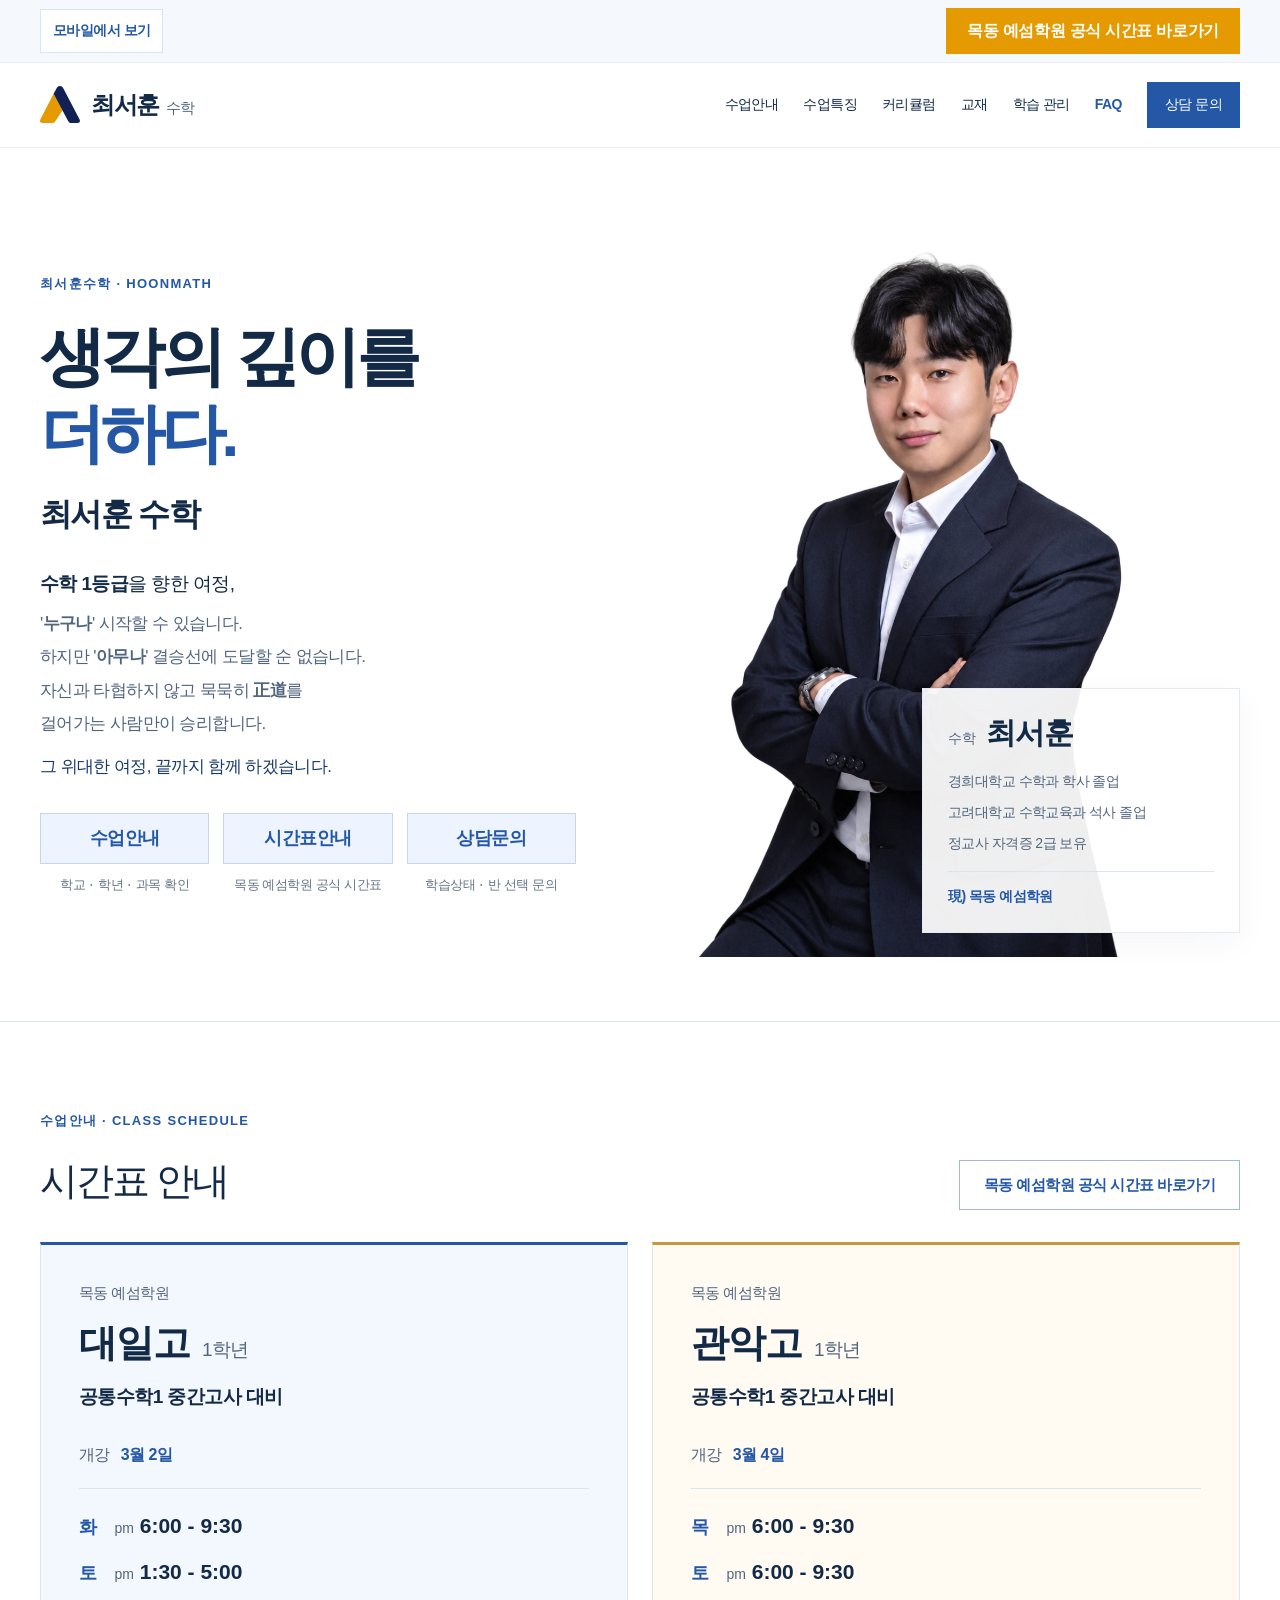
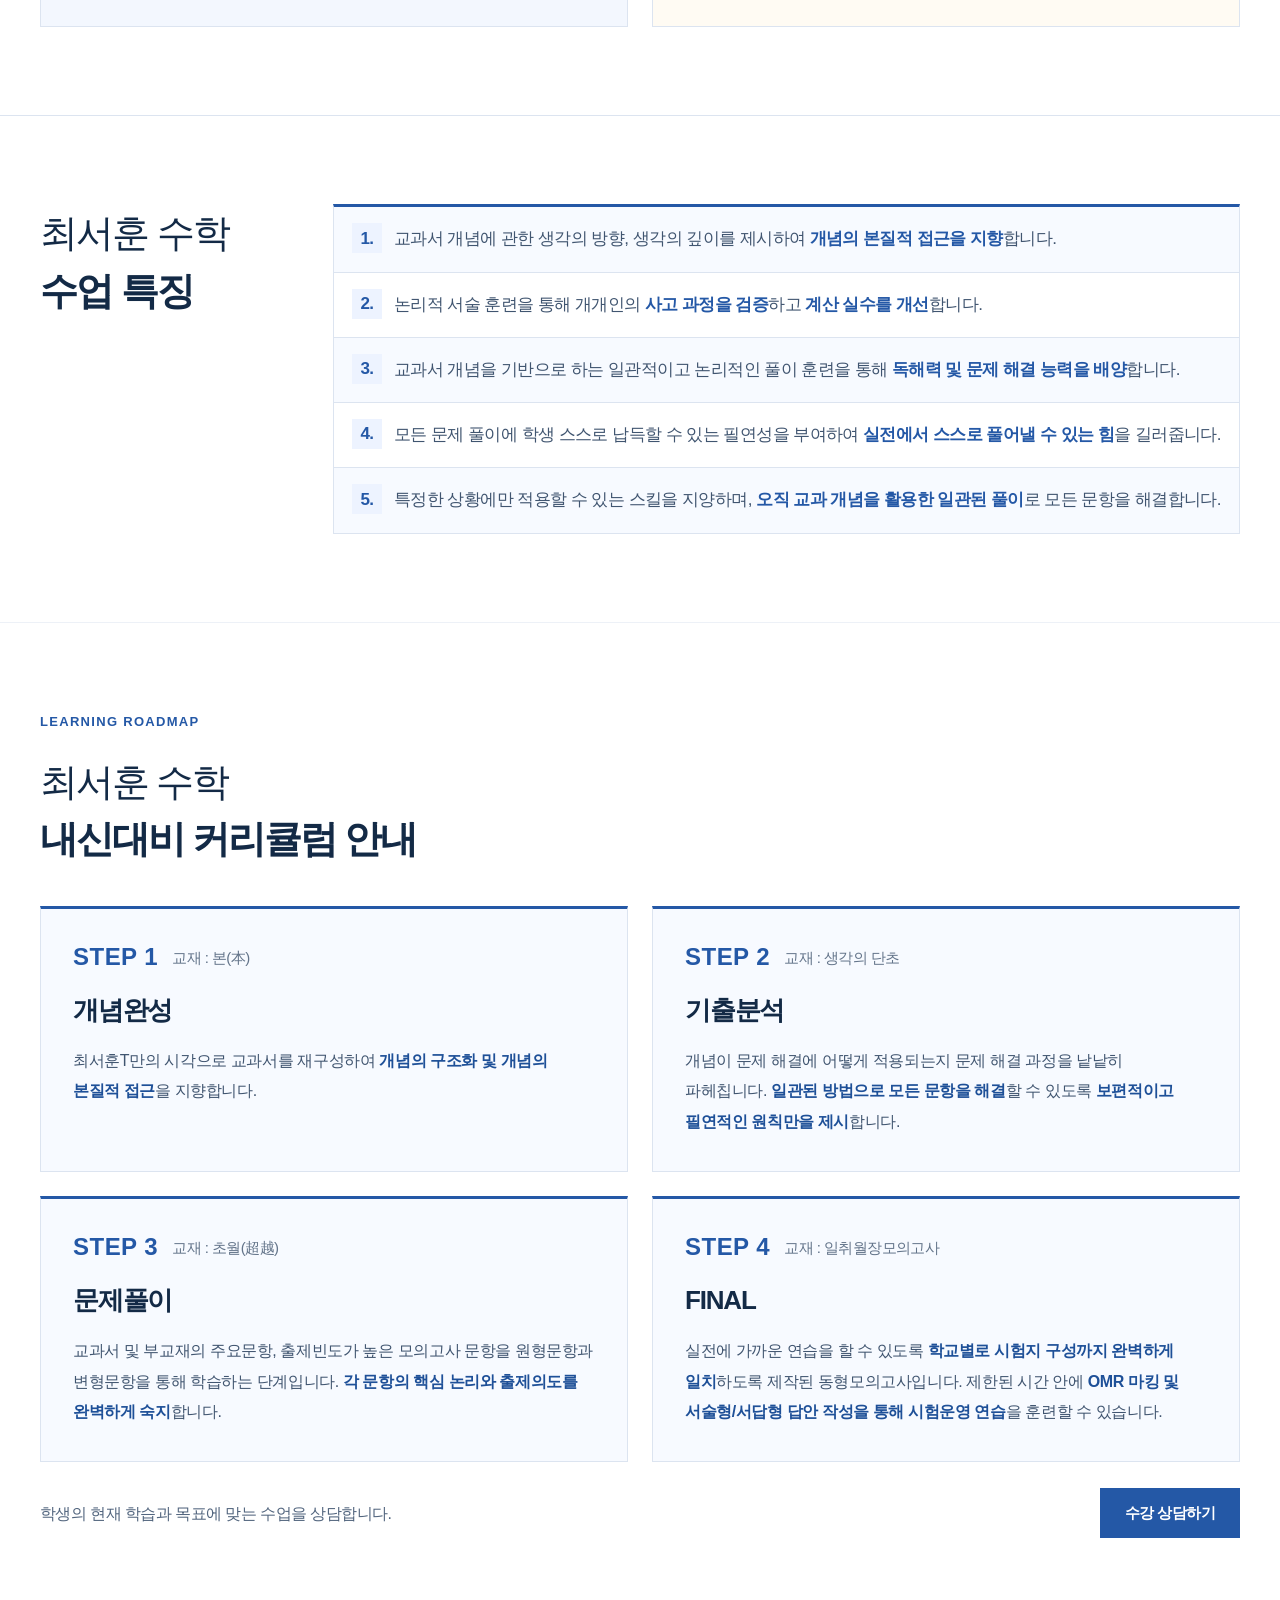
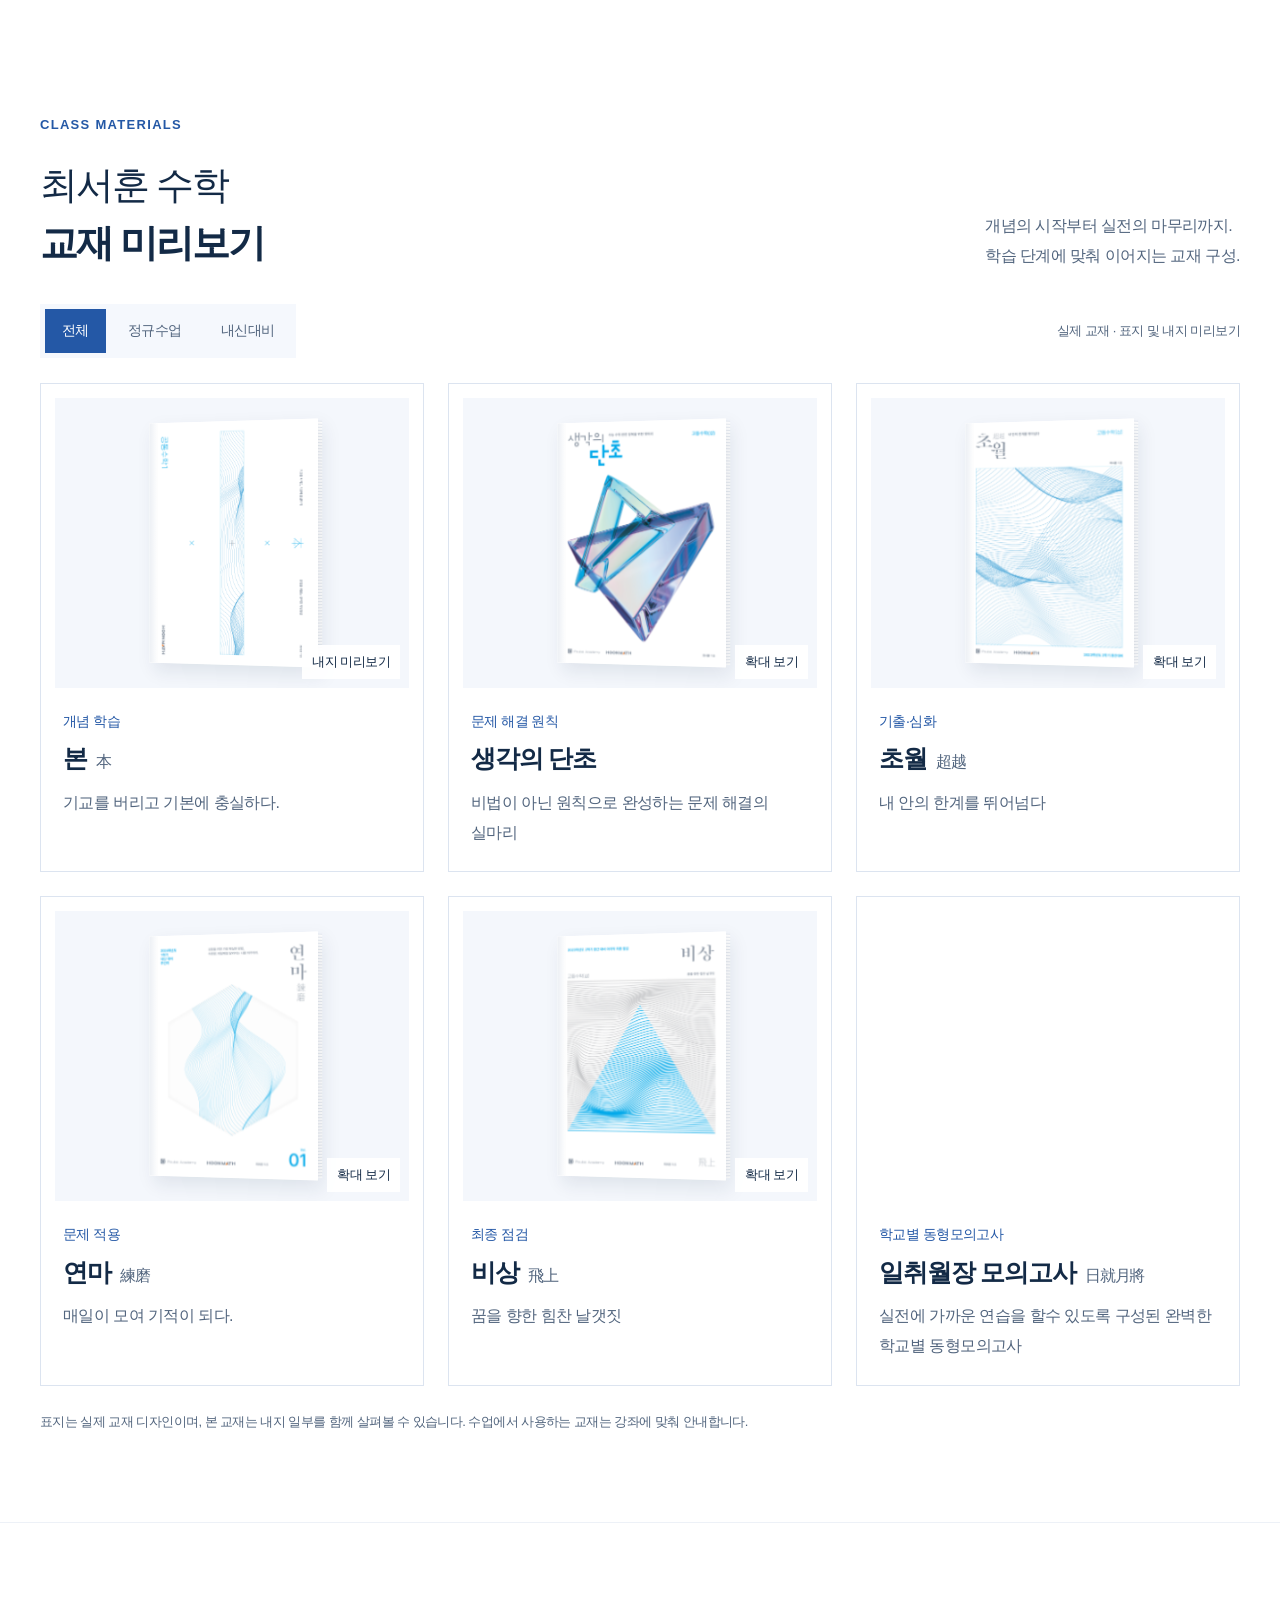
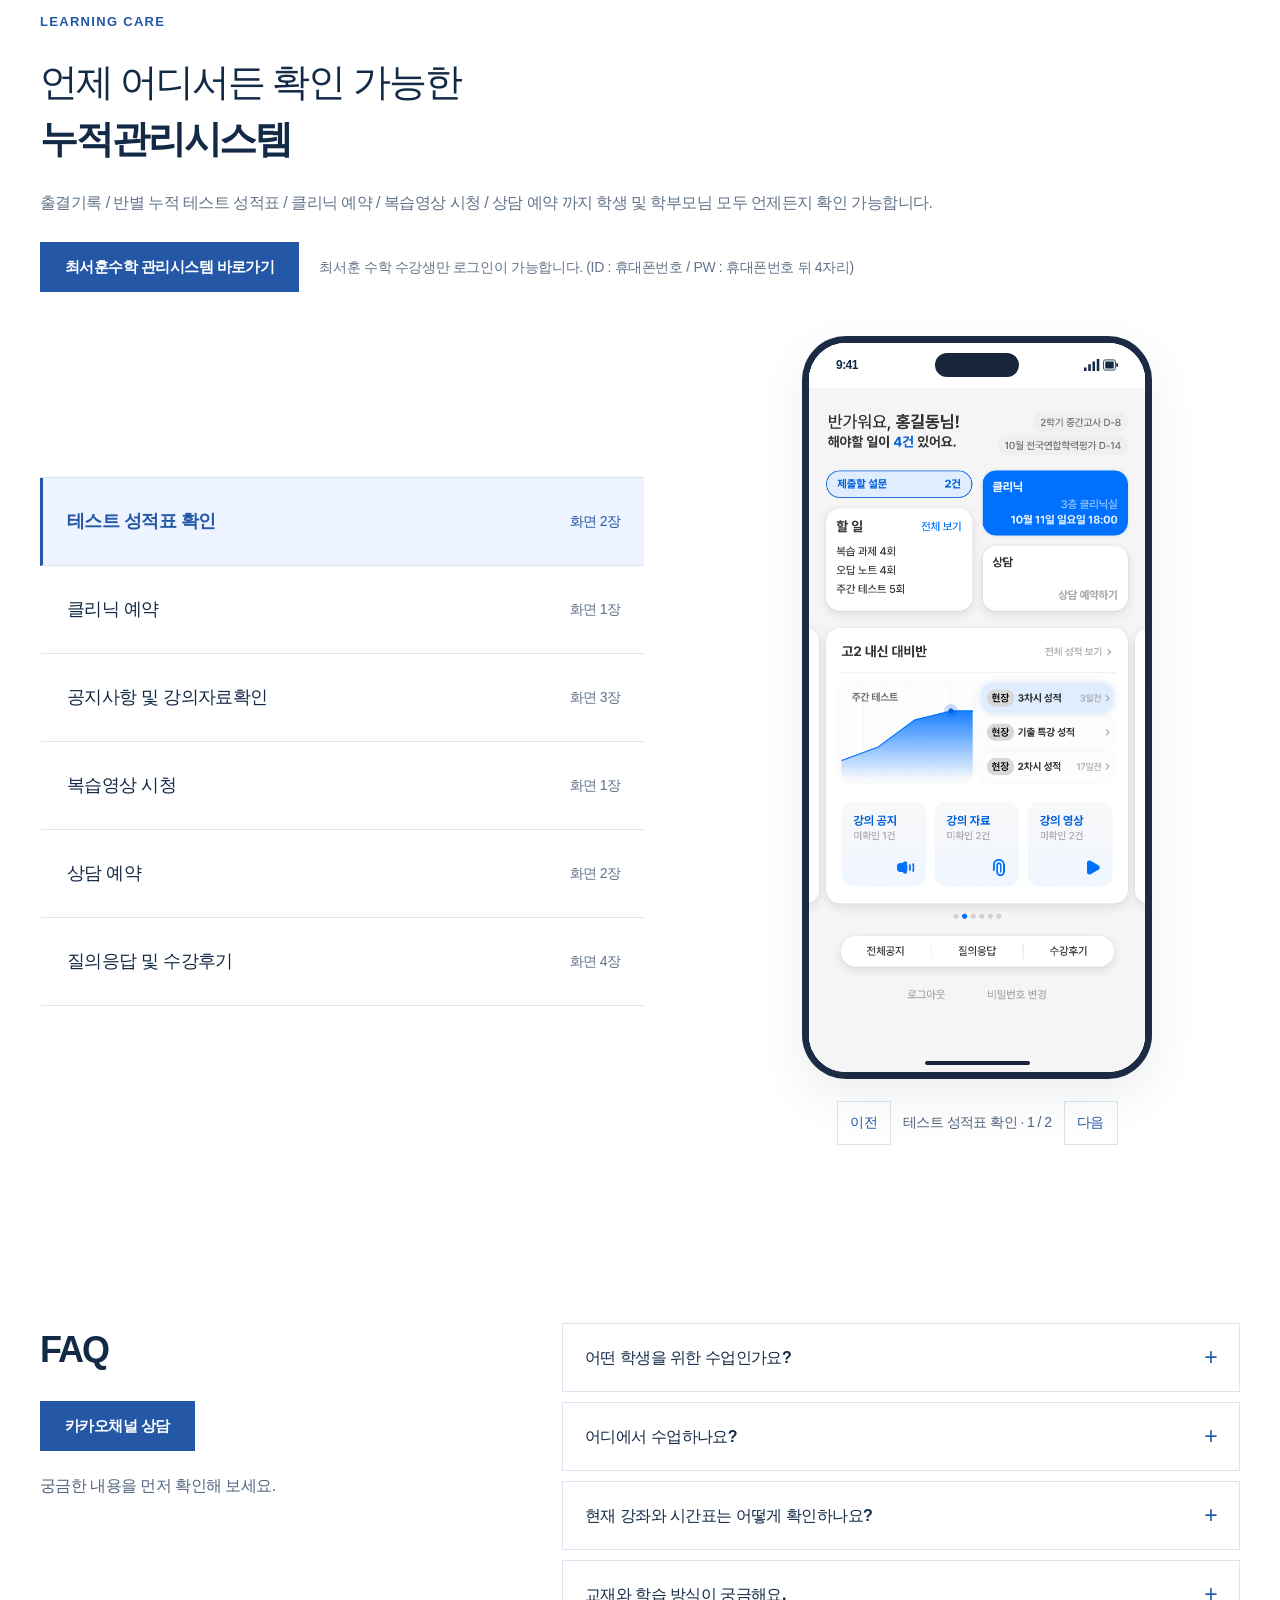
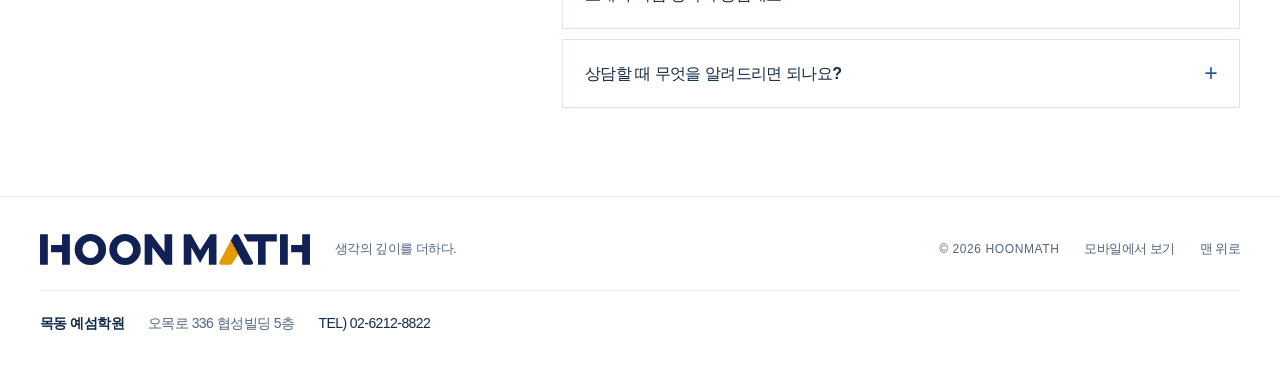
==== commit e2b6a20e: "Add an explicitly selected mobile layout with compact section navigation" ====
--- a/index.html
+++ b/index.html
@@ -12,7 +12,9 @@
   <link rel="canonical" href="https://hoonmath.github.io/">
   <link rel="icon" href="assets/favicon.svg?v=20261124-logo" type="image/svg+xml">
   <link rel="preload" href="assets/images/choi-seohoon-cutout-20261124.webp" as="image">
-  <link rel="stylesheet" href="assets/style.css?v=20261126-step-faq">
+  <script>if (new URLSearchParams(location.search).get('view') === 'mobile') document.documentElement.classList.add('mobile-view');</script>
+  <link rel="stylesheet" href="assets/style.css?v=20261127-mobile-view">
+  <link rel="stylesheet" href="assets/mobile-view.css?v=20261127-mobile-view">
   <meta property="og:type" content="website">
   <meta property="og:locale" content="ko_KR">
   <meta property="og:site_name" content="최서훈수학">
@@ -37,11 +39,12 @@
     ]
   }
   </script>
-  <script src="assets/app.js?v=20261126-features-list" defer></script>
+  <script src="assets/mobile-view.js?v=20261127-mobile-view" defer></script>
+  <script src="assets/app.js?v=20261127-mobile-view" defer></script>
 </head>
 <body>
   <a class="skip-link" href="#main">본문으로 바로가기</a>
-  <div class="utility-bar"><div class="container utility-inner"><a class="schedule-link" href="http://yesum.co.kr/bbs/board.php?bo_table=yb_table04_16" target="_blank" rel="noopener noreferrer" title="새 창에서 열기">목동 예섬학원 공식 시간표 바로가기</a></div></div>
+  <div class="utility-bar"><div class="container utility-inner"><a class="view-mode-link" href="?view=mobile" data-view-switch>모바일에서 보기</a><a class="schedule-link" href="http://yesum.co.kr/bbs/board.php?bo_table=yb_table04_16" target="_blank" rel="noopener noreferrer" title="새 창에서 열기">목동 예섬학원 공식 시간표 바로가기</a></div></div>
   <header class="site-header">
     <div class="container header-inner">
       <a class="brand" href="./" aria-label="최서훈 수학 홈"><img class="brand-mark" src="assets/brand/hoonmath-mark.svg" alt="" aria-hidden="true" width="253" height="234"><span class="brand-name"><strong>최서훈</strong><span>수학</span></span></a>
@@ -234,7 +237,7 @@
 
   </main>
 
-  <footer class="site-footer"><div class="container footer-inner"><a class="footer-wordmark" href="./" aria-label="최서훈 수학 홈"><img src="assets/brand/hoonmath-wordmark.svg" alt="HOONMATH" width="2010" height="237" loading="lazy"></a><p>생각의 깊이를 더하다.</p><span>© <span data-year>2026</span> HOONMATH</span><a href="#main">맨 위로</a></div><div class="container academy-contact"><strong>목동 예섬학원</strong><address>오목로 336 협성빌딩 5층</address><a href="tel:0262128822">TEL) 02-6212-8822</a></div></footer>
+  <footer class="site-footer"><div class="container footer-inner"><a class="footer-wordmark" href="./" aria-label="최서훈 수학 홈"><img src="assets/brand/hoonmath-wordmark.svg" alt="HOONMATH" width="2010" height="237" loading="lazy"></a><p>생각의 깊이를 더하다.</p><span>© <span data-year>2026</span> HOONMATH</span><a href="?view=mobile" data-view-switch>모바일에서 보기</a><a href="#main">맨 위로</a></div><div class="container academy-contact"><strong>목동 예섬학원</strong><address>오목로 336 협성빌딩 5층</address><a href="tel:0262128822">TEL) 02-6212-8822</a></div></footer>
   <div class="mobile-contact" aria-label="시간표와 카카오 상담"><a href="http://yesum.co.kr/bbs/board.php?bo_table=yb_table04_16" target="_blank" rel="noopener noreferrer">목동 예섬학원 공식 시간표 바로가기</a><a href="https://pf.kakao.com/_vxdNrG/chat" target="_blank" rel="noopener noreferrer">카카오 상담</a></div>
 
   <dialog class="lightbox" id="image-dialog" aria-labelledby="lightbox-caption"><div class="lightbox-top"><span data-lightbox-heading>CLASS MATERIALS · 교재 표지</span><button class="lightbox-close" type="button" aria-label="확대 이미지 닫기">닫기 <span aria-hidden="true">×</span></button></div><div class="lightbox-stage"><img id="lightbox-image" src="assets/images/covers/bon.webp" alt="확대 이미지"></div><div class="lightbox-bottom"><button type="button" class="lightbox-prev" aria-label="이전 이미지">이전</button><p id="lightbox-caption" aria-live="polite"></p><button type="button" class="lightbox-next" aria-label="다음 이미지">다음</button></div></dialog>
--- a/assets/style.css
+++ b/assets/style.css
@@ -149,3 +149,7 @@
 @media(min-width:1200px){#philosophy .philosophy-layout{grid-template-columns:210px minmax(0,1fr);gap:24px}.teaching-features{width:max-content;max-width:100%;justify-self:end}.teaching-features p{font-size:clamp(16px,calc(1.25vw + 1px),18px)}}
 @media(max-width:600px){.teaching-features>li{grid-template-columns:28px minmax(0,1fr);gap:12px;padding:18px 16px}.teaching-feature-number{min-height:28px;font-size:16px}.teaching-features p{font-size:16px;line-height:1.9}#philosophy .section-intro h2{font-size:28px}}
 @media print{.hero-visual .hero-caption{position:static;width:100%;margin:0}}
+
+/* The alternative layout is always an explicit visitor choice. */
+.utility-inner{gap:12px}.view-mode-link{display:inline-flex;align-items:center;justify-content:center;flex-shrink:0;margin-right:auto;min-height:44px;padding:8px 12px;border:1px solid var(--line);color:var(--accent);background:#fff;font-size:14px;font-weight:600;line-height:1.5;white-space:nowrap}.view-mode-link:hover{background:var(--accent-soft)}
+@media(max-width:600px){.utility-inner{display:grid;grid-template-columns:auto minmax(0,1fr);gap:8px}.view-mode-link{margin:0;padding-inline:9px}}
--- a/assets/mobile-view.css
+++ b/assets/mobile-view.css
@@ -0,0 +1,121 @@
+/* This stylesheet only applies after the visitor selects ?view=mobile. */
+.mobile-view{background:#f5f8fd;scroll-padding-top:120px}
+.mobile-view body{width:100%;max-width:640px;min-height:100dvh;margin-inline:auto;background:#fff}
+.mobile-view .container{width:calc(100% - 32px);max-width:none}
+.mobile-view .utility-inner{display:grid;grid-template-columns:auto minmax(0,1fr);gap:8px;padding-block:8px}
+.mobile-view .view-mode-link{margin:0;padding-inline:9px;font-size:14px}
+.mobile-view .utility-bar .schedule-link{width:100%;padding:8px 10px;font-size:14px;line-height:1.5}
+.mobile-view .site-header{top:0;background:#fff}
+.mobile-view .header-inner{min-height:64px;flex-wrap:nowrap;gap:12px}
+.mobile-view .brand{gap:8px}.mobile-view .brand-mark{width:32px;height:31px}
+.mobile-view .brand-name strong{font-size:22px}.mobile-view .brand-name>span{font-size:14px}
+.mobile-view .menu-toggle,.mobile-view .main-nav{display:none!important}
+.mobile-view .mobile-home-link{display:flex;align-items:center;min-height:44px;margin-left:auto;padding:8px 0 8px 12px;color:var(--accent);font-size:14px;font-weight:600;white-space:nowrap}
+.mobile-view .mobile-page-nav{position:sticky;top:64px;z-index:29;padding-block:4px;background:#fff;border-bottom:1px solid var(--line)}
+.mobile-view .mobile-page-nav-track{display:flex;align-items:center;gap:6px;overflow-x:auto;overscroll-behavior-x:contain;scrollbar-width:none}
+.mobile-view .mobile-page-nav-track::-webkit-scrollbar{display:none}
+.mobile-view .mobile-page-nav a{display:flex;align-items:center;justify-content:center;flex-shrink:0;min-height:44px;padding:8px 12px;font-size:14px;line-height:1.5;white-space:nowrap}
+.mobile-view .mobile-page-nav [aria-current="page"]{background:var(--accent-soft);color:var(--accent);font-weight:700}
+.mobile-view .section{padding-block:24px 30px}
+.mobile-view h2,.mobile-view #philosophy .section-intro h2{font-size:27px;line-height:1.5}
+.mobile-view .eyebrow{font-size:12px;margin-bottom:10px}
+.mobile-view .section-lead{margin-top:12px;font-size:16px;line-height:1.8}
+.mobile-view .section-heading-row{flex-direction:column;align-items:stretch;gap:14px}
+.mobile-view .heading-aside{font-size:16px;line-height:1.8}
+.mobile-view .button{min-height:46px;padding:10px 16px;font-size:14px}
+.mobile-view .section-actions{margin-top:16px;gap:10px}
+.mobile-view .section-actions .button{width:100%}
+
+/* A compact home screen keeps the portrait, identity and six destinations together. */
+.mobile-view .hero-inner{display:grid;grid-template-columns:minmax(0,1fr) 112px;column-gap:12px;row-gap:16px;padding-block:20px 26px}
+.mobile-view .hero-copy,.mobile-view .hero-visual{display:contents}
+.mobile-view .hero-copy .eyebrow{grid-column:1 / -1;grid-row:1;margin:0}
+.mobile-view h1{grid-column:1;grid-row:2;align-self:center;font-size:32px;line-height:1.17;letter-spacing:-.065em}
+.mobile-view .hero-signature{font-size:22px;line-height:1.4;margin-top:12px}
+.mobile-view .hero-visual .portrait{grid-column:2;grid-row:2;align-self:end;width:100%;max-width:none;max-height:none;height:auto;margin:0;object-fit:contain}
+.mobile-view .hero-visual .hero-caption{grid-column:1 / -1;grid-row:3;display:flex;align-items:center;flex-wrap:wrap;gap:8px 12px;position:static;width:100%;max-width:none;margin:0;padding:12px 14px;background:#f7faff;border:1px solid var(--line);box-shadow:none}
+.mobile-view .hero-caption .teacher-name{order:1;font-size:22px;gap:7px;margin:0}
+.mobile-view .teacher-subject{font-size:14px}
+.mobile-view .hero-caption .teacher-affiliation{order:2;margin:0 0 0 auto;padding:0;border:0;font-size:14px}
+.mobile-view .mobile-profile-details{order:3;width:100%;padding-top:5px;border-top:1px solid var(--line)}
+.mobile-view .mobile-profile-details summary{min-height:32px;padding:0;font-size:14px;font-weight:500;color:var(--muted)}
+.mobile-view .hero-caption .teacher-credentials{margin-top:8px;font-size:14px;line-height:1.8}
+.mobile-view .hero-caption .teacher-credentials li+li{margin-top:4px}
+.mobile-view .mobile-home-menu{grid-column:1 / -1;grid-row:4;display:grid;grid-template-columns:repeat(3,minmax(0,1fr));gap:8px}
+.mobile-view .mobile-home-menu a{display:flex;align-items:center;justify-content:center;min-height:54px;padding:10px 6px;background:var(--accent-soft);border:1px solid #c8d6ea;color:var(--accent);font-size:15px;font-weight:700;line-height:1.5;text-align:center}
+.mobile-view .hero-shortcuts{grid-column:1 / -1;grid-row:5;gap:8px;margin:0}
+.mobile-view .hero-shortcuts strong{min-height:44px;padding:10px 3px;font-size:14px;background:#fff}
+.mobile-view .hero-shortcuts span{margin-top:6px;font-size:12px;line-height:1.6}
+.mobile-view .mobile-promise{grid-column:1 / -1;grid-row:6;border-top:1px solid var(--line);border-bottom:1px solid var(--line)}
+.mobile-view .mobile-promise summary{min-height:44px;padding:10px 0;font-size:14px;font-weight:600}
+.mobile-view .hero-promise{margin:0 0 16px;font-size:16px;line-height:1.85}
+.mobile-view .hero-promise>span:first-child{font-size:17px}
+.mobile-view .mobile-options{display:flex;gap:6px;margin-top:18px}
+.mobile-view .mobile-options button{flex:1;min-width:0;min-height:44px;padding:9px 6px;border:1px solid var(--line);background:#fff;color:var(--muted);font-size:14px;line-height:1.5}
+.mobile-view .mobile-options [aria-pressed="true"]{border-color:var(--accent);background:var(--accent);color:#fff;font-weight:700}
+
+/* The original content is retained in selectable school and curriculum panels. */
+.mobile-view .class-grid{grid-template-columns:1fr;gap:0;margin-top:12px}
+.mobile-view .class-card{padding:20px}.mobile-view .class-card h3 strong{font-size:30px}
+.mobile-view .class-card h3>span{font-size:17px}.mobile-view .class-subject{font-size:17px}
+.mobile-view .class-start{margin-top:18px}.mobile-view .class-times{margin-top:14px;padding-top:14px;gap:6px}
+.mobile-view .class-times dd{font-size:18px}
+.mobile-view #philosophy .philosophy-layout{grid-template-columns:1fr;gap:18px}
+.mobile-view .teaching-features{width:auto;max-width:none;justify-self:stretch}
+.mobile-view .teaching-features>li{grid-template-columns:26px minmax(0,1fr);gap:10px;padding:15px 12px}
+.mobile-view .teaching-feature-number{min-height:26px;font-size:16px}
+.mobile-view .teaching-features p{font-size:16px;line-height:1.8}
+.mobile-view #curriculum .roadmap{grid-template-columns:1fr;gap:0;margin-top:12px}
+.mobile-view #curriculum .roadmap li{padding:20px}
+.mobile-view #curriculum .step-label{font-size:22px}
+.mobile-view #curriculum .step-heading{gap:8px 12px}.mobile-view #curriculum .step-book{font-size:14px}
+.mobile-view #curriculum .roadmap h3{font-size:23px;margin-top:12px}
+.mobile-view #curriculum .roadmap p{font-size:16px;line-height:1.85;margin-top:12px}
+.mobile-view #curriculum .roadmap-footer{flex-direction:column;align-items:stretch;gap:12px;margin-top:16px;font-size:14px}
+.mobile-view #curriculum .roadmap-footer .button{align-self:stretch}
+
+.mobile-view .materials-toolbar{flex-direction:column;align-items:stretch;gap:10px;margin-block:18px 16px}
+.mobile-view .filter-group{display:flex;gap:4px;padding:4px}
+.mobile-view .filter-button{flex:1;padding:8px 4px;font-size:14px;min-height:44px}
+.mobile-view .materials-caption{font-size:12px}
+.mobile-view .materials-grid{grid-template-columns:repeat(2,minmax(0,1fr));gap:12px}
+.mobile-view .material{padding:8px}.mobile-view .material-image{aspect-ratio:.95}
+.mobile-view .zoom-label{right:5px;bottom:5px;padding:4px 6px;font-size:12px}
+.mobile-view .material-description{padding:12px 3px 8px}
+.mobile-view .material-description>span{font-size:13px}.mobile-view .material-description h3{font-size:20px}
+.mobile-view .hanja{font-size:14px;margin-left:5px}.mobile-view .material-description p{font-size:16px;line-height:1.65;margin-top:8px}
+.mobile-view .section-note{font-size:13px;line-height:1.8;margin-top:16px}
+
+.mobile-view .care-system-description{font-size:15px;line-height:1.8}
+.mobile-view .care-login-guide{font-size:13px;line-height:1.7}
+.mobile-view .care-explorer{grid-template-columns:1fr;gap:18px;margin-top:18px}
+.mobile-view .care-tabs{display:flex;gap:7px;overflow-x:auto;overscroll-behavior-x:contain;border:0;padding:3px;scrollbar-width:thin}
+.mobile-view .care-tab{flex-shrink:0;width:auto;min-width:max-content;min-height:58px;flex-direction:column;align-items:flex-start;justify-content:center;gap:2px;padding:8px 12px;border:1px solid var(--line);font-size:14px;line-height:1.5}
+.mobile-view .care-tab[aria-selected="true"]{border-color:var(--accent)}
+.mobile-view .care-tab-count{font-size:12px}.mobile-view .care-device-column{max-width:340px}
+.mobile-view .care-phone{width:min(100%,250px);padding:6px;border-radius:34px}
+.mobile-view .care-phone-screen{border-radius:28px}.mobile-view .care-phone-status{font-size:10px}
+.mobile-view .care-screen-controls{margin-top:12px;gap:8px}
+.mobile-view .care-screen-controls button{min-width:48px;padding-inline:8px}
+.mobile-view .care-screen-status{font-size:13px}
+.mobile-view .guide-grid{grid-template-columns:1fr;gap:20px}
+.mobile-view .guide-grid h2{font-size:29px}.mobile-view .faq-list{gap:8px}
+.mobile-view summary{font-size:16px;padding:15px;line-height:1.7}
+.mobile-view .faq-answer{padding:0 15px 16px;font-size:16px;line-height:1.8}
+.mobile-view .site-footer{padding-block:20px calc(100px + env(safe-area-inset-bottom))}
+.mobile-view .footer-inner{display:flex;flex-wrap:wrap;gap:10px 14px}
+.mobile-view .footer-wordmark{width:170px;max-width:100%}.mobile-view .footer-inner>p{display:none}
+.mobile-view .footer-inner>span{width:100%;order:3;margin:0;font-size:12px}
+.mobile-view .footer-inner>a{font-size:14px}.mobile-view .footer-inner>a:last-child{margin-left:auto}
+.mobile-view .academy-contact{flex-wrap:wrap;flex-direction:row;gap:5px 14px;padding-top:12px;margin-top:12px;font-size:13px}
+.mobile-view .academy-contact strong{width:100%}
+.mobile-view .mobile-contact{display:grid;position:fixed;left:50%;right:auto;bottom:calc(10px + env(safe-area-inset-bottom));transform:translateX(-50%);width:min(calc(100% - 24px),616px);grid-template-columns:minmax(0,1.7fr) minmax(0,1fr);padding:5px;gap:5px;z-index:25;background:#fff;border:1px solid var(--line);box-shadow:0 4px 25px #142e5526}
+.mobile-view .mobile-contact a{display:flex;align-items:center;justify-content:center;min-height:46px;padding:8px 6px;text-align:center;font-size:14px;line-height:1.5}
+.mobile-view .mobile-contact a:first-child{color:var(--accent)}.mobile-view .mobile-contact a:last-child{background:var(--accent);color:#fff}
+.mobile-view .lightbox{width:min(640px,calc(100% - 24px));padding:12px 15px}
+.mobile-view .book-dialog{width:min(640px,calc(100% - 20px));max-height:calc(100dvh - 20px);padding:15px}
+.mobile-view .book-viewport{max-height:calc(100dvh - 270px);padding:12px}
+.mobile-view .book-spread{grid-template-columns:1fr;width:min(100%,calc(70.7dvh - 215px));aspect-ratio:595 / 841}
+.mobile-view .book-spread::after{display:none}.mobile-view .book-dialog.is-zoomed .book-spread{width:760px}
+@media(max-width:359px){.mobile-view .hero-inner{grid-template-columns:minmax(0,1fr) 92px;column-gap:8px}.mobile-view h1{font-size:28px}.mobile-view .hero-signature{font-size:20px}.mobile-view .hero-caption .teacher-name{font-size:20px}.mobile-view .hero-caption .teacher-affiliation{font-size:13px}}
+@media print{.mobile-view main>section[hidden],.mobile-view .class-card[hidden],.mobile-view .roadmap>li[hidden]{display:block!important}.mobile-view .mobile-page-nav,.mobile-view .mobile-home-menu,.mobile-view .mobile-home-link,.mobile-view .mobile-options,.mobile-view .mobile-contact{display:none!important}}
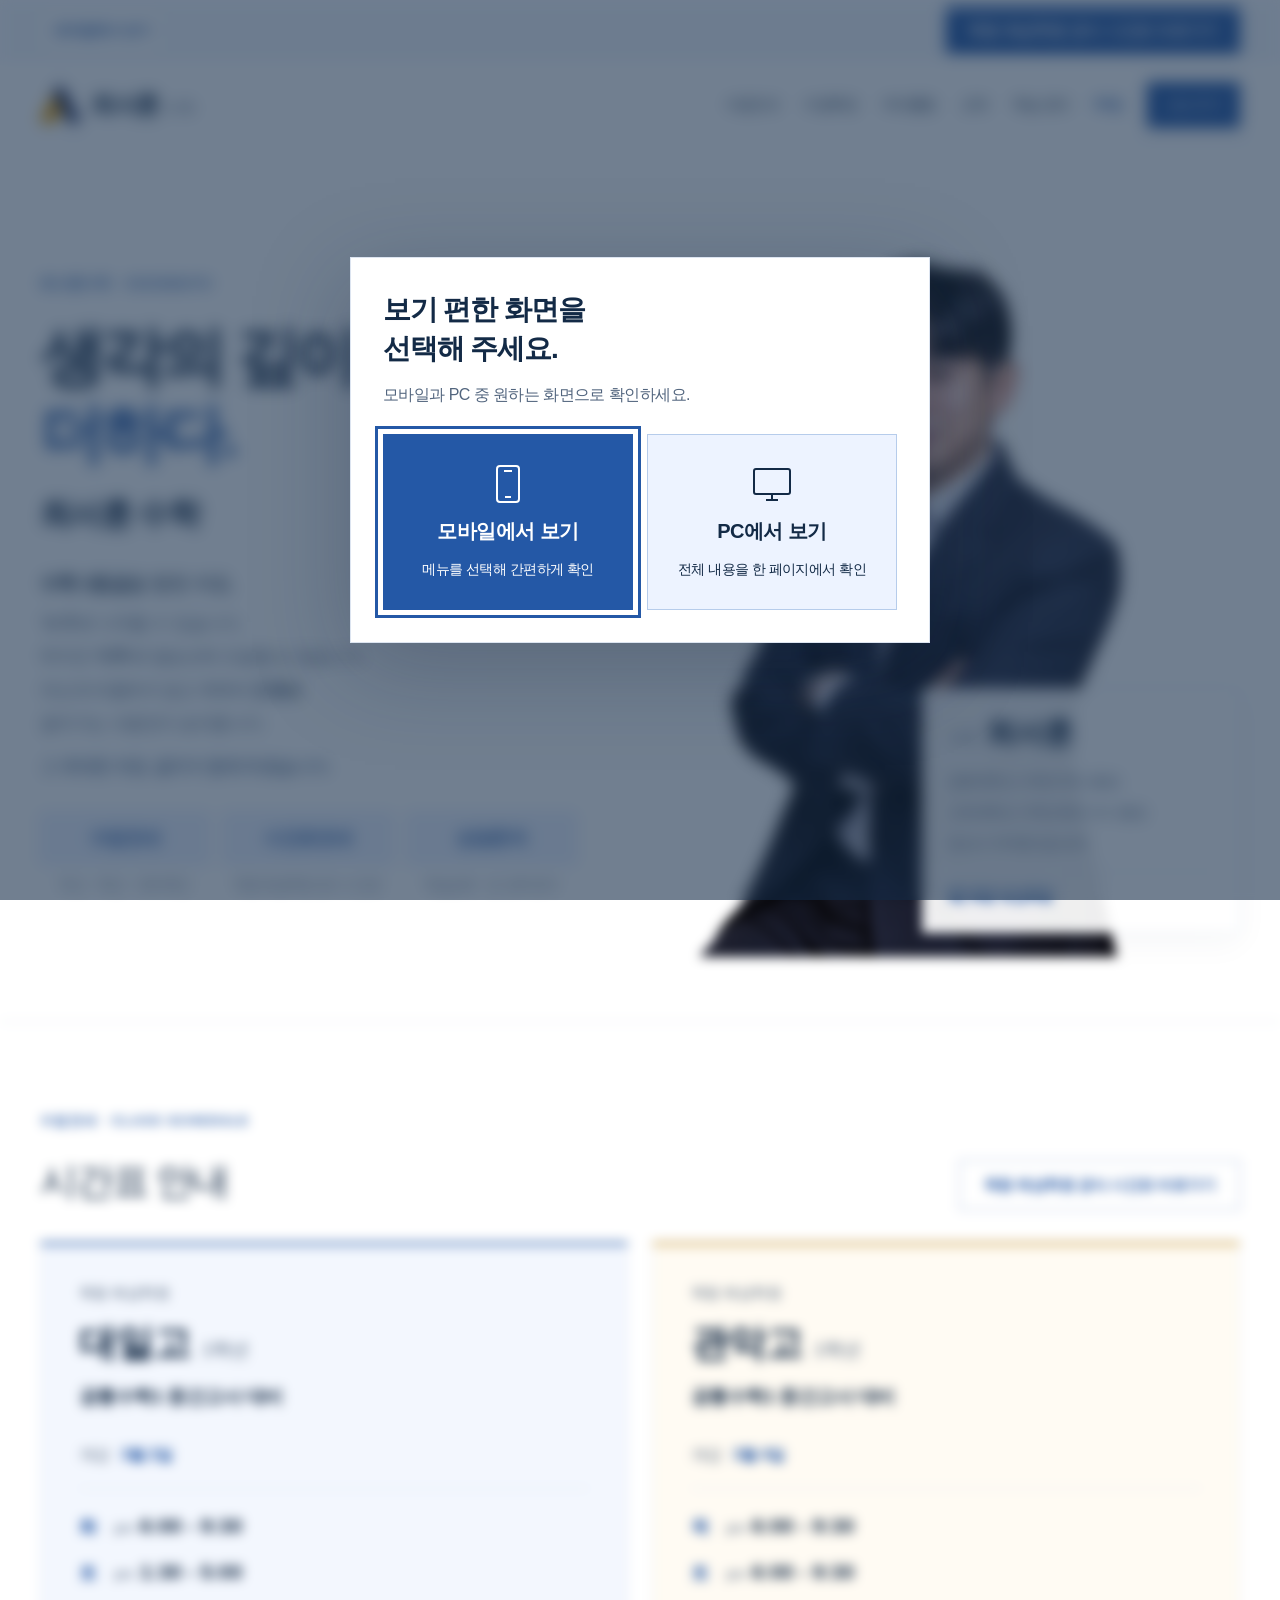
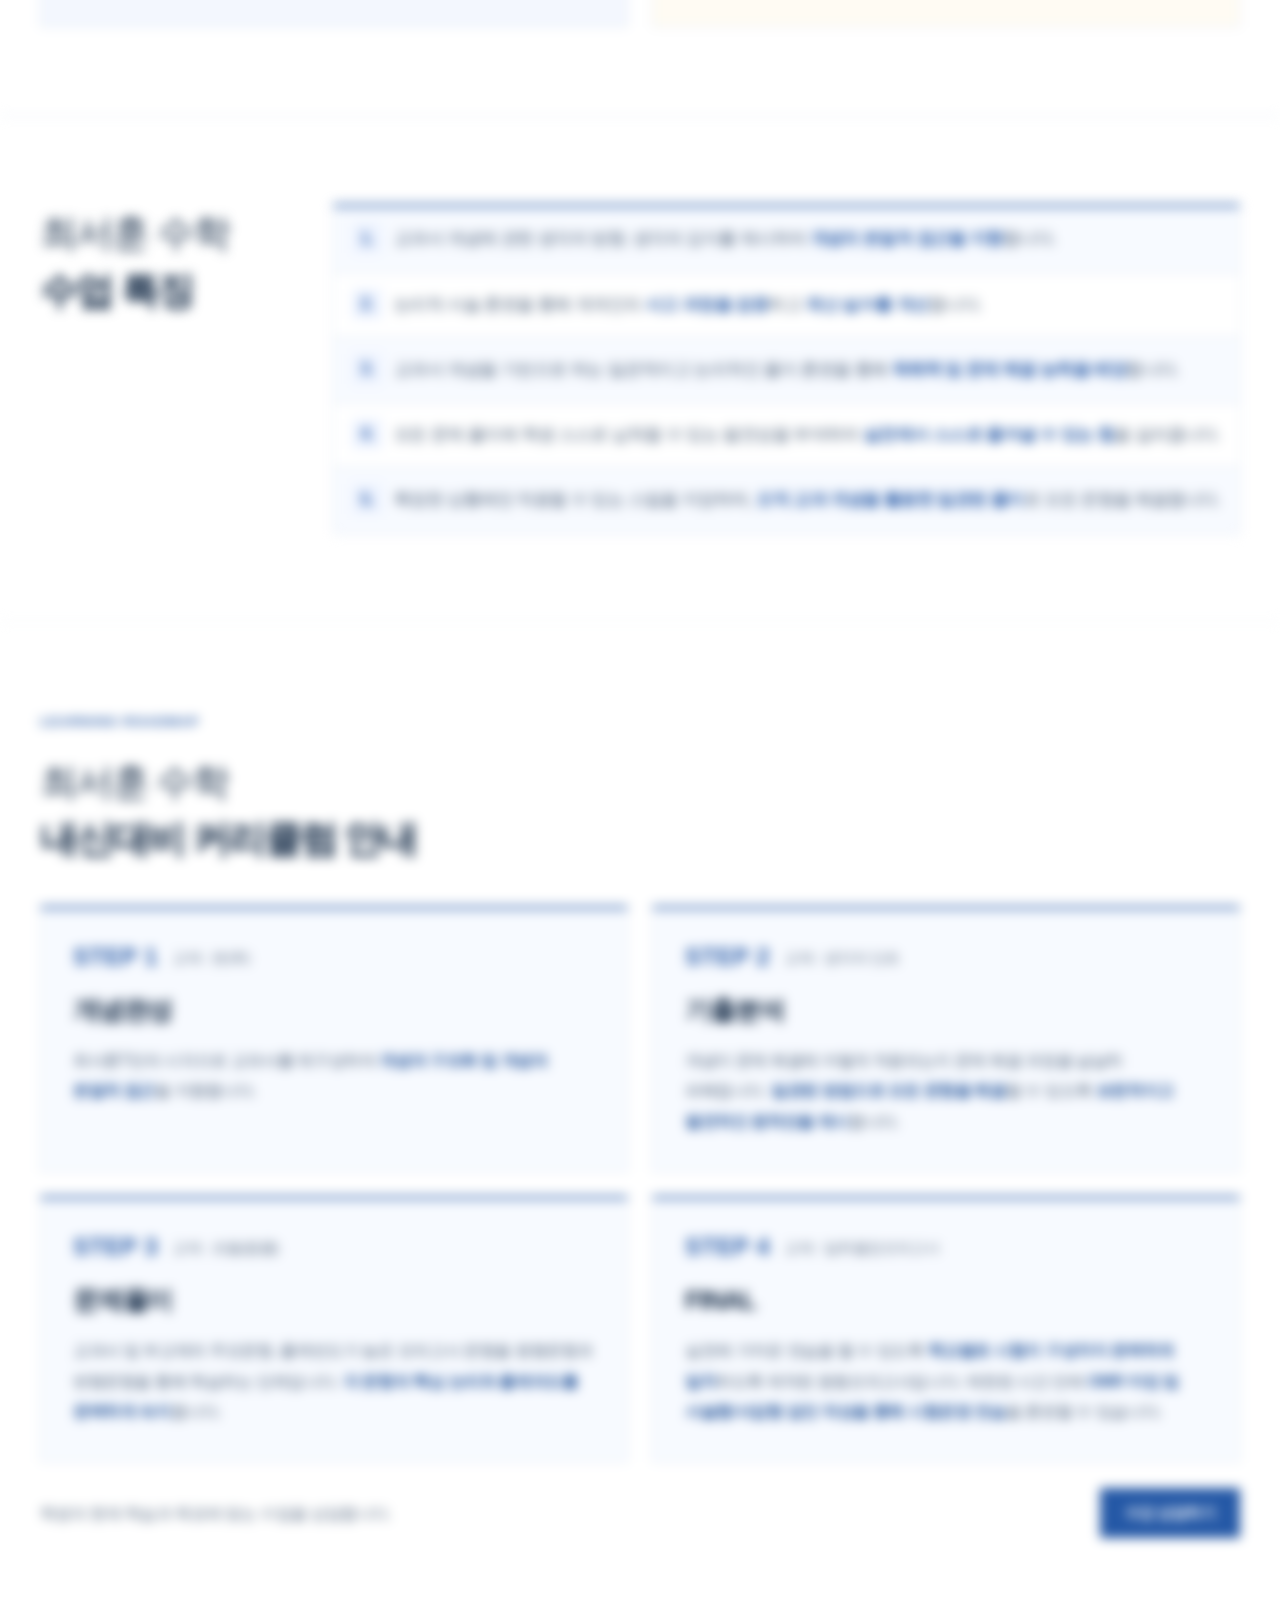
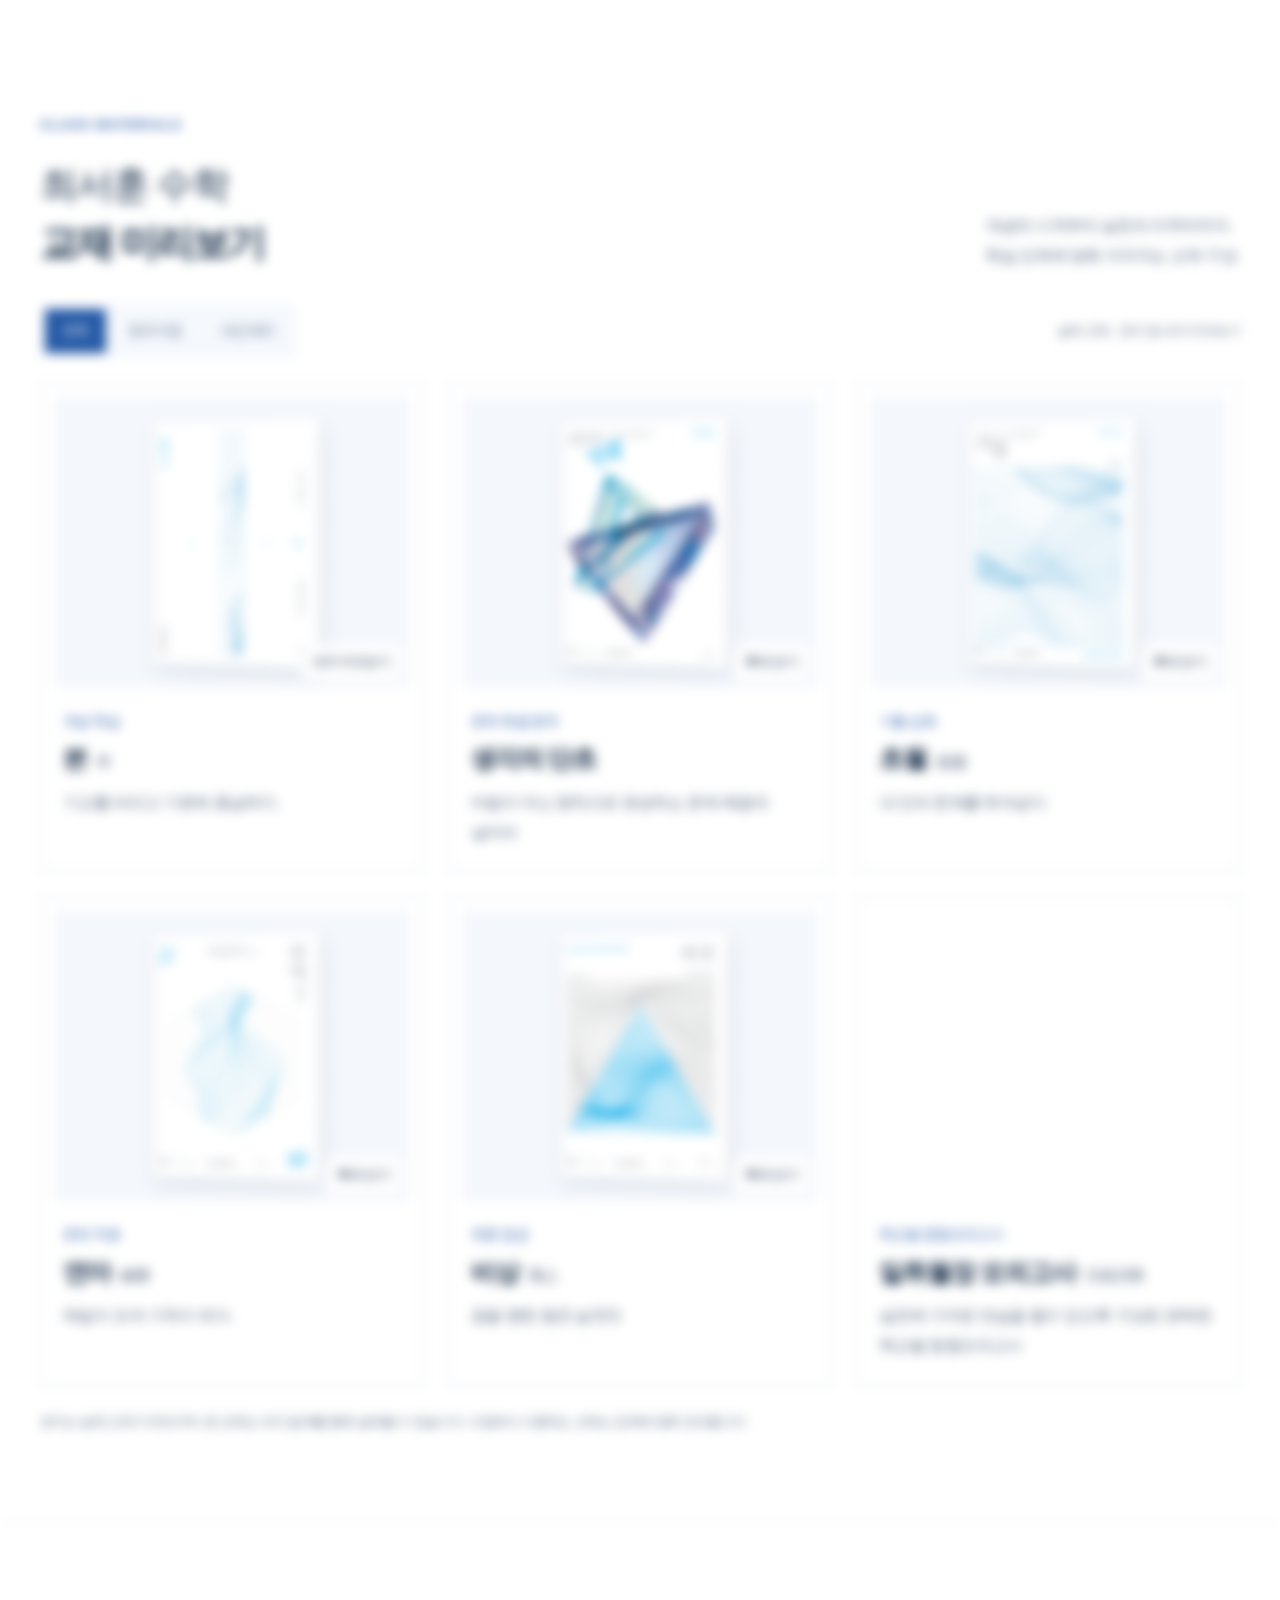
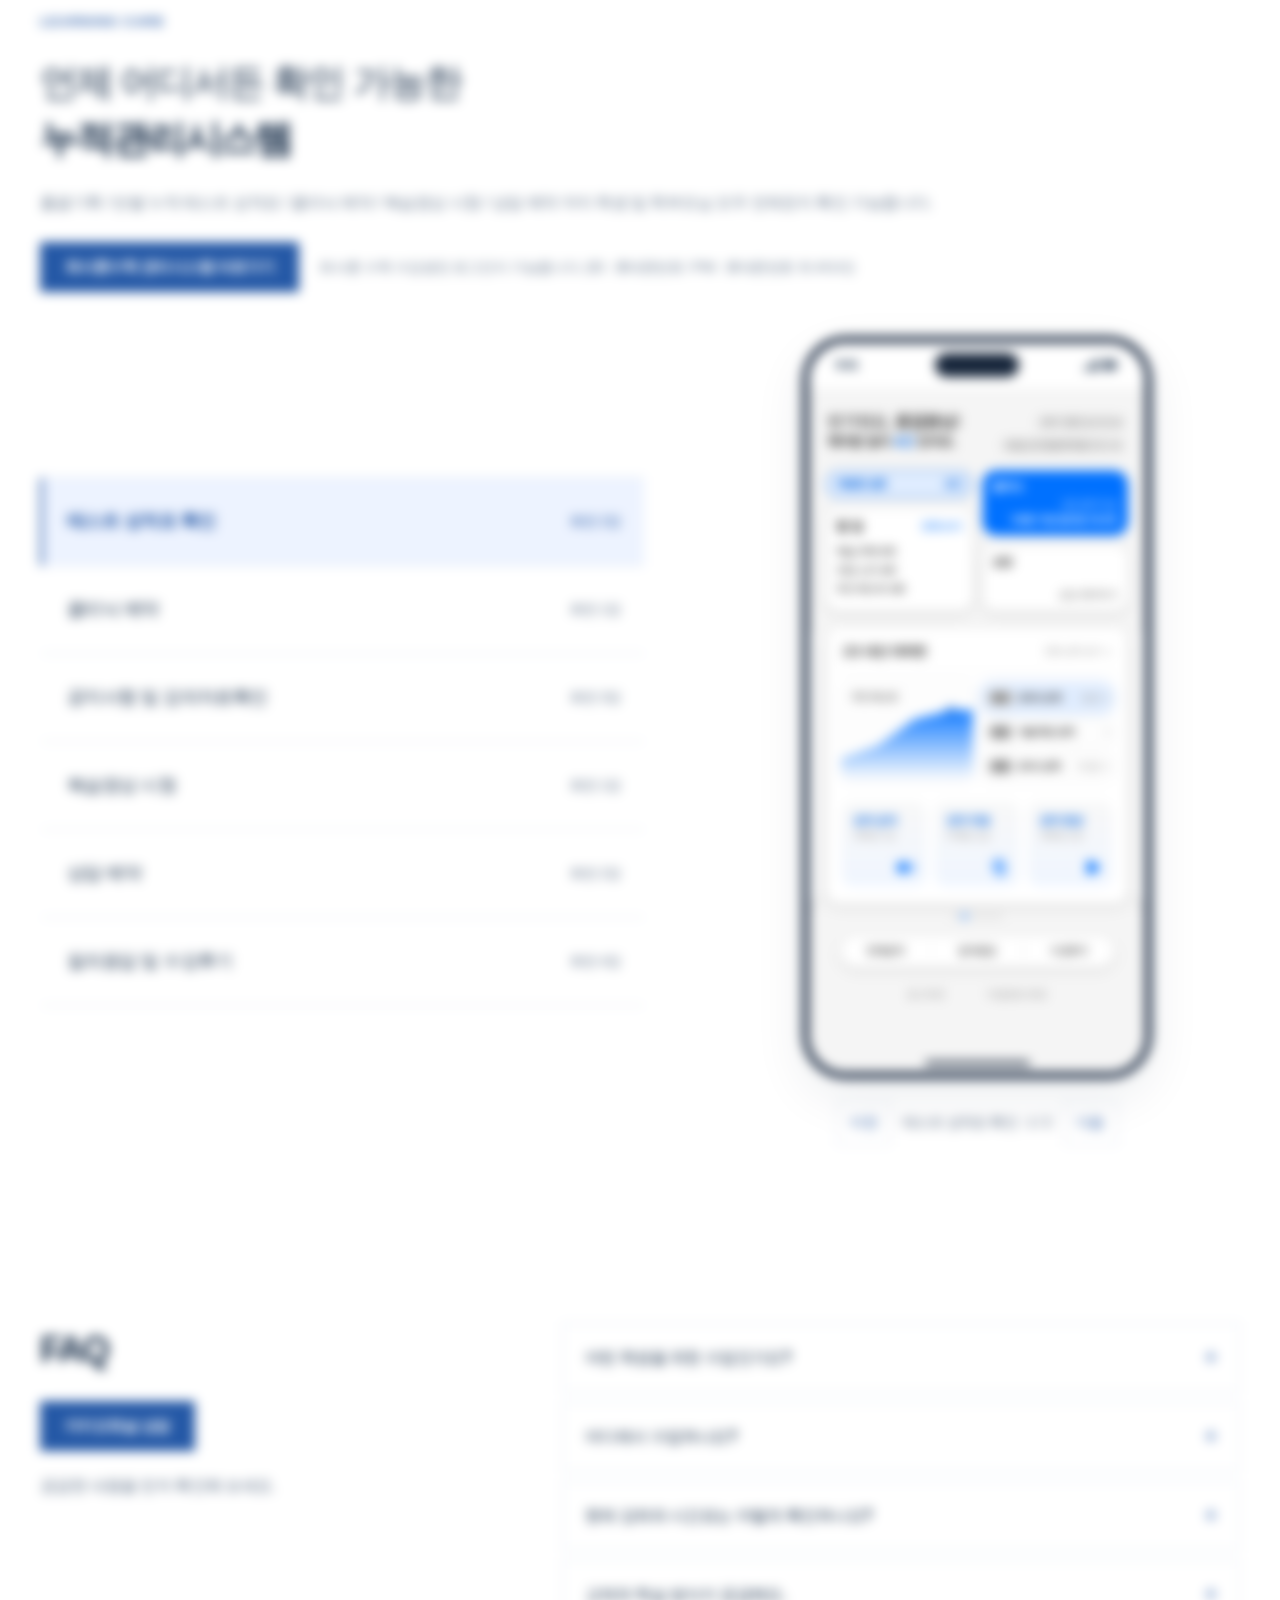
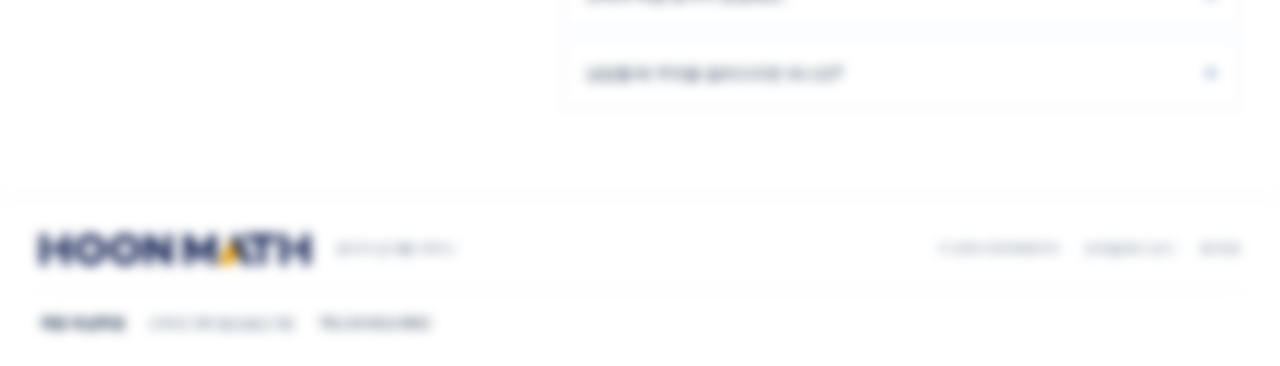
==== commit c7003e77: "Add a first-visit layout chooser and refine the mobile teacher introduction" ====
--- a/index.html
+++ b/index.html
@@ -12,9 +12,15 @@
   <link rel="canonical" href="https://hoonmath.github.io/">
   <link rel="icon" href="assets/favicon.svg?v=20261124-logo" type="image/svg+xml">
   <link rel="preload" href="assets/images/choi-seohoon-cutout-20261124.webp" as="image">
-  <script>if (new URLSearchParams(location.search).get('view') === 'mobile') document.documentElement.classList.add('mobile-view');</script>
-  <link rel="stylesheet" href="assets/style.css?v=20261127-mobile-view">
-  <link rel="stylesheet" href="assets/mobile-view.css?v=20261127-mobile-view">
+  <script>
+    (() => {
+      const view = new URLSearchParams(location.search).get('view');
+      if (view === 'mobile') document.documentElement.classList.add('mobile-view');
+      else if (view !== 'desktop') document.documentElement.classList.add('view-choice-pending');
+    })();
+  </script>
+  <link rel="stylesheet" href="assets/style.css?v=20261127-screen-choice">
+  <link rel="stylesheet" href="assets/mobile-view.css?v=20261127-screen-choice">
   <meta property="og:type" content="website">
   <meta property="og:locale" content="ko_KR">
   <meta property="og:site_name" content="최서훈수학">
@@ -39,7 +45,8 @@
     ]
   }
   </script>
-  <script src="assets/mobile-view.js?v=20261127-mobile-view" defer></script>
+  <script src="assets/view-choice.js?v=20261127-screen-choice" defer></script>
+  <script src="assets/mobile-view.js?v=20261127-screen-choice" defer></script>
   <script src="assets/app.js?v=20261127-mobile-view" defer></script>
 </head>
 <body>
@@ -240,6 +247,14 @@
   <footer class="site-footer"><div class="container footer-inner"><a class="footer-wordmark" href="./" aria-label="최서훈 수학 홈"><img src="assets/brand/hoonmath-wordmark.svg" alt="HOONMATH" width="2010" height="237" loading="lazy"></a><p>생각의 깊이를 더하다.</p><span>© <span data-year>2026</span> HOONMATH</span><a href="?view=mobile" data-view-switch>모바일에서 보기</a><a href="#main">맨 위로</a></div><div class="container academy-contact"><strong>목동 예섬학원</strong><address>오목로 336 협성빌딩 5층</address><a href="tel:0262128822">TEL) 02-6212-8822</a></div></footer>
   <div class="mobile-contact" aria-label="시간표와 카카오 상담"><a href="http://yesum.co.kr/bbs/board.php?bo_table=yb_table04_16" target="_blank" rel="noopener noreferrer">목동 예섬학원 공식 시간표 바로가기</a><a href="https://pf.kakao.com/_vxdNrG/chat" target="_blank" rel="noopener noreferrer">카카오 상담</a></div>
 
+  <dialog class="view-choice-dialog" id="view-choice-dialog" aria-labelledby="view-choice-title" aria-describedby="view-choice-description">
+    <h2 id="view-choice-title">보기 편한 화면을<br>선택해 주세요.</h2>
+    <p id="view-choice-description">모바일과 PC 중 원하는 화면으로 확인하세요.</p>
+    <div class="view-choice-options">
+      <a class="view-choice-card view-choice-mobile" href="?view=mobile" data-view-choice="mobile"><svg viewBox="0 0 32 40" width="32" height="40" fill="none" stroke="currentColor" stroke-width="2" aria-hidden="true"><rect x="5" y="2" width="22" height="36" rx="3"/><path d="M12 7h8M13 33h6"/></svg><strong>모바일에서 보기</strong><span>메뉴를 선택해 간편하게 확인</span></a>
+      <a class="view-choice-card view-choice-desktop" href="?view=desktop" data-view-choice="desktop"><svg viewBox="0 0 40 40" width="40" height="40" fill="none" stroke="currentColor" stroke-width="2" aria-hidden="true"><rect x="2" y="5" width="36" height="25" rx="2"/><path d="M14 36h12M20 30v6"/></svg><strong>PC에서 보기</strong><span>전체 내용을 한 페이지에서 확인</span></a>
+    </div>
+  </dialog>
   <dialog class="lightbox" id="image-dialog" aria-labelledby="lightbox-caption"><div class="lightbox-top"><span data-lightbox-heading>CLASS MATERIALS · 교재 표지</span><button class="lightbox-close" type="button" aria-label="확대 이미지 닫기">닫기 <span aria-hidden="true">×</span></button></div><div class="lightbox-stage"><img id="lightbox-image" src="assets/images/covers/bon.webp" alt="확대 이미지"></div><div class="lightbox-bottom"><button type="button" class="lightbox-prev" aria-label="이전 이미지">이전</button><p id="lightbox-caption" aria-live="polite"></p><button type="button" class="lightbox-next" aria-label="다음 이미지">다음</button></div></dialog>
   <dialog class="book-dialog" id="book-dialog" aria-labelledby="book-title">
     <div class="book-header"><div><p class="eyebrow">BOOK PREVIEW</p><h2 id="book-title">본 공통수학1</h2></div><button class="book-close" type="button" aria-label="교재 미리보기 닫기">닫기 <span aria-hidden="true">×</span></button></div>
--- a/assets/style.css
+++ b/assets/style.css
@@ -43,7 +43,7 @@
 @media(max-width:600px){.academy-contact{flex-direction:column;align-items:flex-start;gap:7px;margin-top:15px;padding-top:18px;font-size:14px}.mobile-contact{grid-template-columns:minmax(0,1.8fr) minmax(0,1fr)}.mobile-contact a{font-size:14px;line-height:1.5;min-width:0;padding:10px 8px;text-align:center}.site-footer{padding-bottom:calc(120px + env(safe-area-inset-bottom))}.portal-main+.site-footer{padding-bottom:30px}}
 
 /* Give the top timetable shortcut a stronger visual contrast. */
-.utility-bar{background:#f5f8fd}.utility-bar .schedule-link{min-height:44px;padding:9px 20px;background:#e49a00;border-color:#e49a00;color:#fff;font-size:16px;font-weight:750;line-height:1.6;letter-spacing:-.02em}.utility-bar .schedule-link:hover{background:#f2b52b;border-color:#f2b52b;color:#fff}
+.utility-bar{background:#f5f8fd}.utility-bar .schedule-link{min-height:44px;padding:9px 20px;background:var(--accent);border-color:var(--accent);color:#fff;font-size:16px;font-weight:750;line-height:1.6;letter-spacing:-.02em}.utility-bar .schedule-link:hover{background:var(--accent-hover);border-color:var(--accent-hover);color:#fff}
 @media(max-width:600px){.utility-inner{padding-block:8px}.utility-bar .schedule-link{width:100%;font-size:14px;padding:10px 12px}}
 
 /* Class shortcuts and provisional course information. */
@@ -153,3 +153,16 @@
 /* The alternative layout is always an explicit visitor choice. */
 .utility-inner{gap:12px}.view-mode-link{display:inline-flex;align-items:center;justify-content:center;flex-shrink:0;margin-right:auto;min-height:44px;padding:8px 12px;border:1px solid var(--line);color:var(--accent);background:#fff;font-size:14px;font-weight:600;line-height:1.5;white-space:nowrap}.view-mode-link:hover{background:var(--accent-soft)}
 @media(max-width:600px){.utility-inner{display:grid;grid-template-columns:auto minmax(0,1fr);gap:8px}.view-mode-link{margin:0;padding-inline:9px}}
+
+/* The first visit presents an explicit layout choice over a blurred page. */
+.view-choice-pending{overflow:hidden}.view-choice-pending body>:not(#view-choice-dialog){filter:blur(6px);pointer-events:none;user-select:none}
+.view-choice-dialog{position:fixed;inset:0;width:min(580px,calc(100% - 32px));height:max-content;max-width:none;max-height:calc(100dvh - 32px);margin:auto;padding:32px;border:1px solid var(--line);border-radius:0;background:#fff;color:var(--ink);box-shadow:0 24px 90px #10213b40;overflow:auto}
+.view-choice-dialog::backdrop{background:#132a4699;backdrop-filter:blur(6px)}
+.view-choice-dialog h2{font-size:28px;font-weight:750;line-height:1.4;letter-spacing:-.04em}
+.view-choice-dialog>p{margin-top:12px;color:var(--muted);font-size:16px;line-height:1.7}
+.view-choice-options{display:grid;grid-template-columns:repeat(2,minmax(0,1fr));gap:14px;margin-top:26px}
+.view-choice-card{display:flex;flex-direction:column;align-items:center;justify-content:center;gap:12px;min-width:0;min-height:176px;padding:22px 14px;border:1px solid;text-align:center}
+.view-choice-card strong{font-size:20px;line-height:1.5;font-weight:750}.view-choice-card>span{font-size:14px;line-height:1.6}
+.view-choice-mobile{background:var(--accent);border-color:var(--accent);color:#fff}.view-choice-mobile:hover{background:var(--accent-hover);border-color:var(--accent-hover)}
+.view-choice-desktop{background:var(--accent-soft);border-color:#b6cceb;color:var(--ink)}.view-choice-desktop:hover{background:#dfeafb}
+@media(max-width:520px){.view-choice-dialog{padding:24px 20px}.view-choice-dialog h2{font-size:25px}.view-choice-options{grid-template-columns:1fr;gap:12px;margin-top:22px}.view-choice-card{display:grid;grid-template-columns:40px minmax(0,1fr);column-gap:16px;row-gap:5px;min-height:105px;padding:17px 16px;text-align:left}.view-choice-card svg{grid-row:1 / 3;justify-self:center}.view-choice-card strong{font-size:19px}.view-choice-card>span{font-size:14px}}
--- a/assets/mobile-view.css
+++ b/assets/mobile-view.css
@@ -27,20 +27,21 @@
 .mobile-view .section-actions .button{width:100%}
 
 /* A compact home screen keeps the portrait, identity and six destinations together. */
-.mobile-view .hero-inner{display:grid;grid-template-columns:minmax(0,1fr) 112px;column-gap:12px;row-gap:16px;padding-block:20px 26px}
+.mobile-view .hero-inner{display:grid;grid-template-columns:minmax(0,1fr) 160px;column-gap:12px;row-gap:16px;padding-block:20px 26px}
 .mobile-view .hero-copy,.mobile-view .hero-visual{display:contents}
 .mobile-view .hero-copy .eyebrow{grid-column:1 / -1;grid-row:1;margin:0}
-.mobile-view h1{grid-column:1;grid-row:2;align-self:center;font-size:32px;line-height:1.17;letter-spacing:-.065em}
+.mobile-view h1{grid-column:1;grid-row:2;align-self:center;font-size:30px;line-height:1.17;letter-spacing:-.065em}
 .mobile-view .hero-signature{font-size:22px;line-height:1.4;margin-top:12px}
 .mobile-view .hero-visual .portrait{grid-column:2;grid-row:2;align-self:end;width:100%;max-width:none;max-height:none;height:auto;margin:0;object-fit:contain}
-.mobile-view .hero-visual .hero-caption{grid-column:1 / -1;grid-row:3;display:flex;align-items:center;flex-wrap:wrap;gap:8px 12px;position:static;width:100%;max-width:none;margin:0;padding:12px 14px;background:#f7faff;border:1px solid var(--line);box-shadow:none}
+.mobile-view .hero-visual .hero-caption{grid-column:1 / -1;grid-row:3;display:block;position:static;width:100%;max-width:none;margin:0;padding:0;background:#f7faff;border:1px solid var(--line);box-shadow:none}
 .mobile-view .hero-caption .teacher-name{order:1;font-size:22px;gap:7px;margin:0}
 .mobile-view .teacher-subject{font-size:14px}
 .mobile-view .hero-caption .teacher-affiliation{order:2;margin:0 0 0 auto;padding:0;border:0;font-size:14px}
-.mobile-view .mobile-profile-details{order:3;width:100%;padding-top:5px;border-top:1px solid var(--line)}
-.mobile-view .mobile-profile-details summary{min-height:32px;padding:0;font-size:14px;font-weight:500;color:var(--muted)}
-.mobile-view .hero-caption .teacher-credentials{margin-top:8px;font-size:14px;line-height:1.8}
+.mobile-view .mobile-profile-details{width:100%;padding:0;border:0}
+.mobile-view .mobile-profile-details summary{min-height:46px;padding:10px 14px;font-size:15px;font-weight:600;color:var(--ink)}
+.mobile-view .hero-caption .teacher-credentials{margin:0;padding:0 14px 14px;font-size:14px;line-height:1.8}
 .mobile-view .hero-caption .teacher-credentials li+li{margin-top:4px}
+.mobile-view .hero-caption .teacher-credentials li:last-child{margin-top:8px;color:var(--accent);font-weight:600}
 .mobile-view .mobile-home-menu{grid-column:1 / -1;grid-row:4;display:grid;grid-template-columns:repeat(3,minmax(0,1fr));gap:8px}
 .mobile-view .mobile-home-menu a{display:flex;align-items:center;justify-content:center;min-height:54px;padding:10px 6px;background:var(--accent-soft);border:1px solid #c8d6ea;color:var(--accent);font-size:15px;font-weight:700;line-height:1.5;text-align:center}
 .mobile-view .hero-shortcuts{grid-column:1 / -1;grid-row:5;gap:8px;margin:0}
@@ -117,5 +118,6 @@
 .mobile-view .book-viewport{max-height:calc(100dvh - 270px);padding:12px}
 .mobile-view .book-spread{grid-template-columns:1fr;width:min(100%,calc(70.7dvh - 215px));aspect-ratio:595 / 841}
 .mobile-view .book-spread::after{display:none}.mobile-view .book-dialog.is-zoomed .book-spread{width:760px}
-@media(max-width:359px){.mobile-view .hero-inner{grid-template-columns:minmax(0,1fr) 92px;column-gap:8px}.mobile-view h1{font-size:28px}.mobile-view .hero-signature{font-size:20px}.mobile-view .hero-caption .teacher-name{font-size:20px}.mobile-view .hero-caption .teacher-affiliation{font-size:13px}}
+@media(max-width:389px){.mobile-view .hero-inner{grid-template-columns:minmax(0,1fr) 144px;column-gap:10px}.mobile-view h1{font-size:28px}}
+@media(max-width:359px){.mobile-view .hero-inner{grid-template-columns:minmax(0,1fr) 128px;column-gap:8px}.mobile-view h1{font-size:25px}.mobile-view .hero-signature{font-size:20px}}
 @media print{.mobile-view main>section[hidden],.mobile-view .class-card[hidden],.mobile-view .roadmap>li[hidden]{display:block!important}.mobile-view .mobile-page-nav,.mobile-view .mobile-home-menu,.mobile-view .mobile-home-link,.mobile-view .mobile-options,.mobile-view .mobile-contact{display:none!important}}
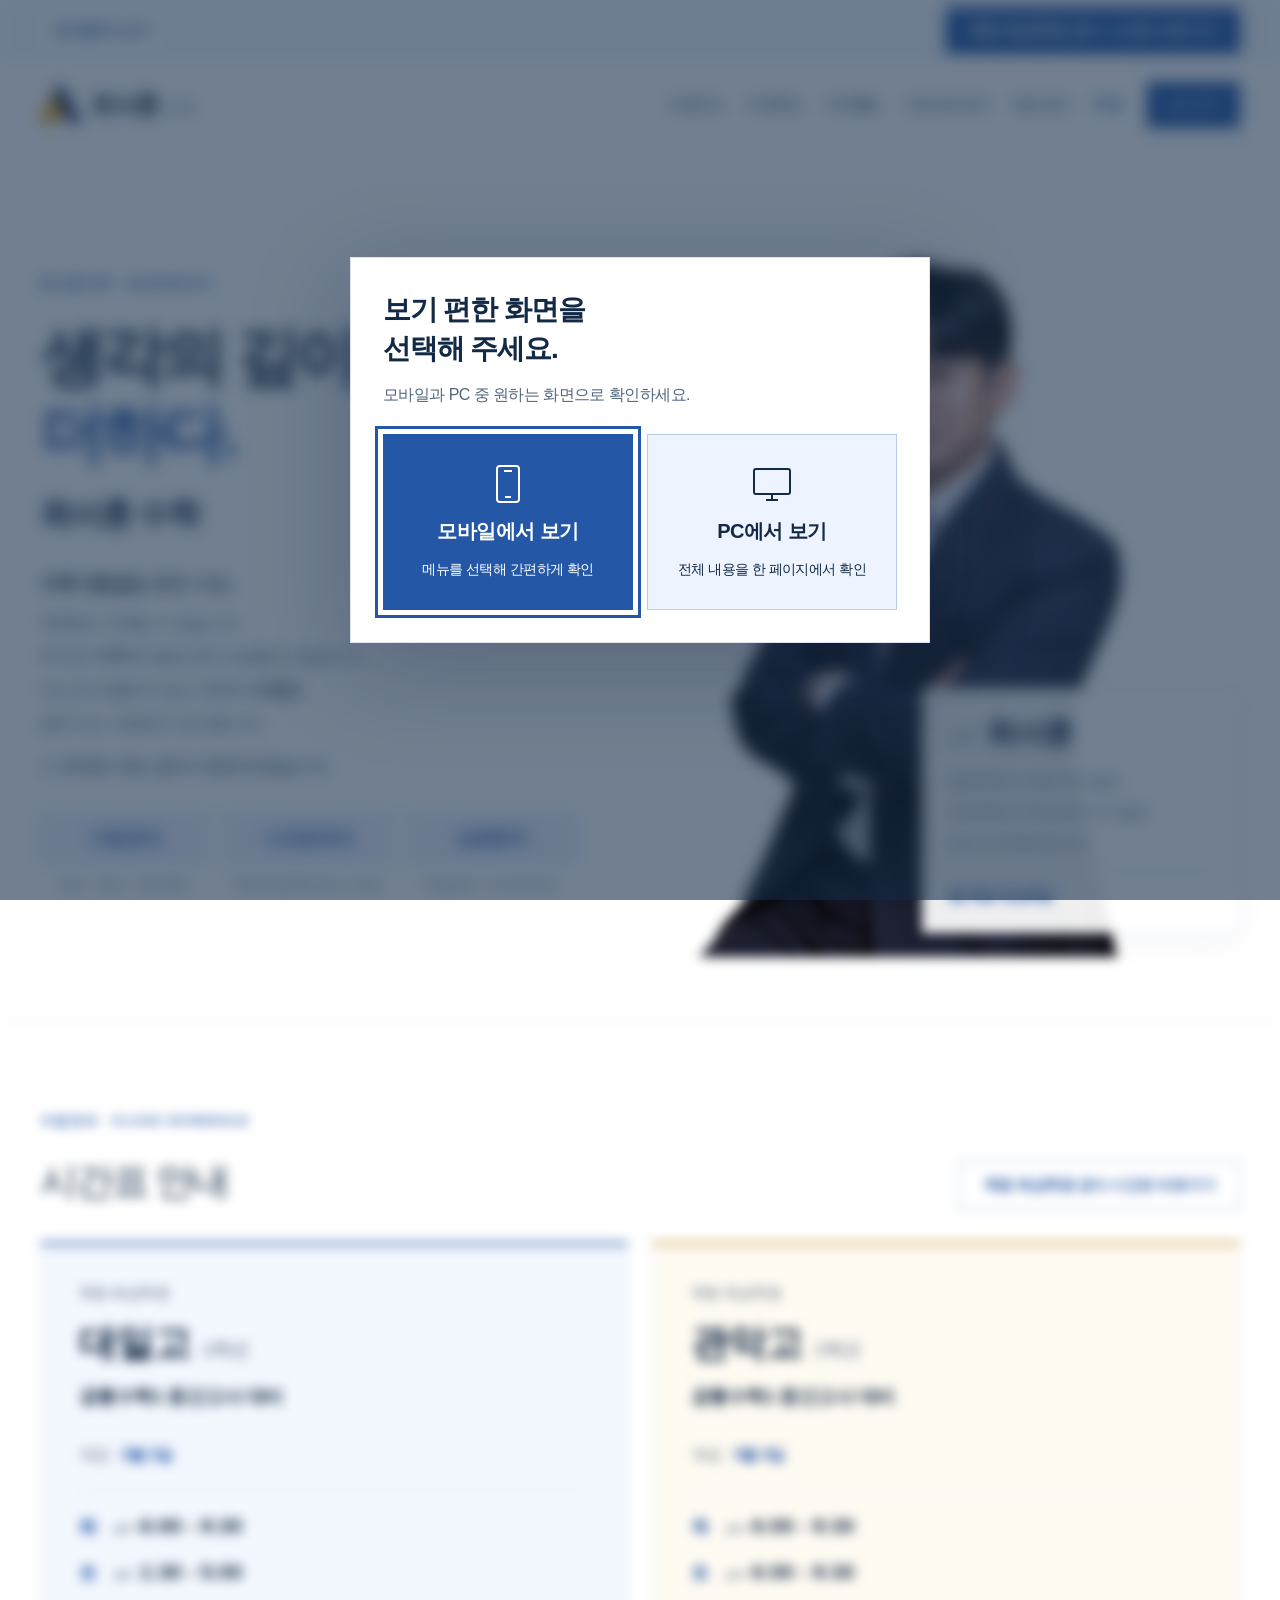
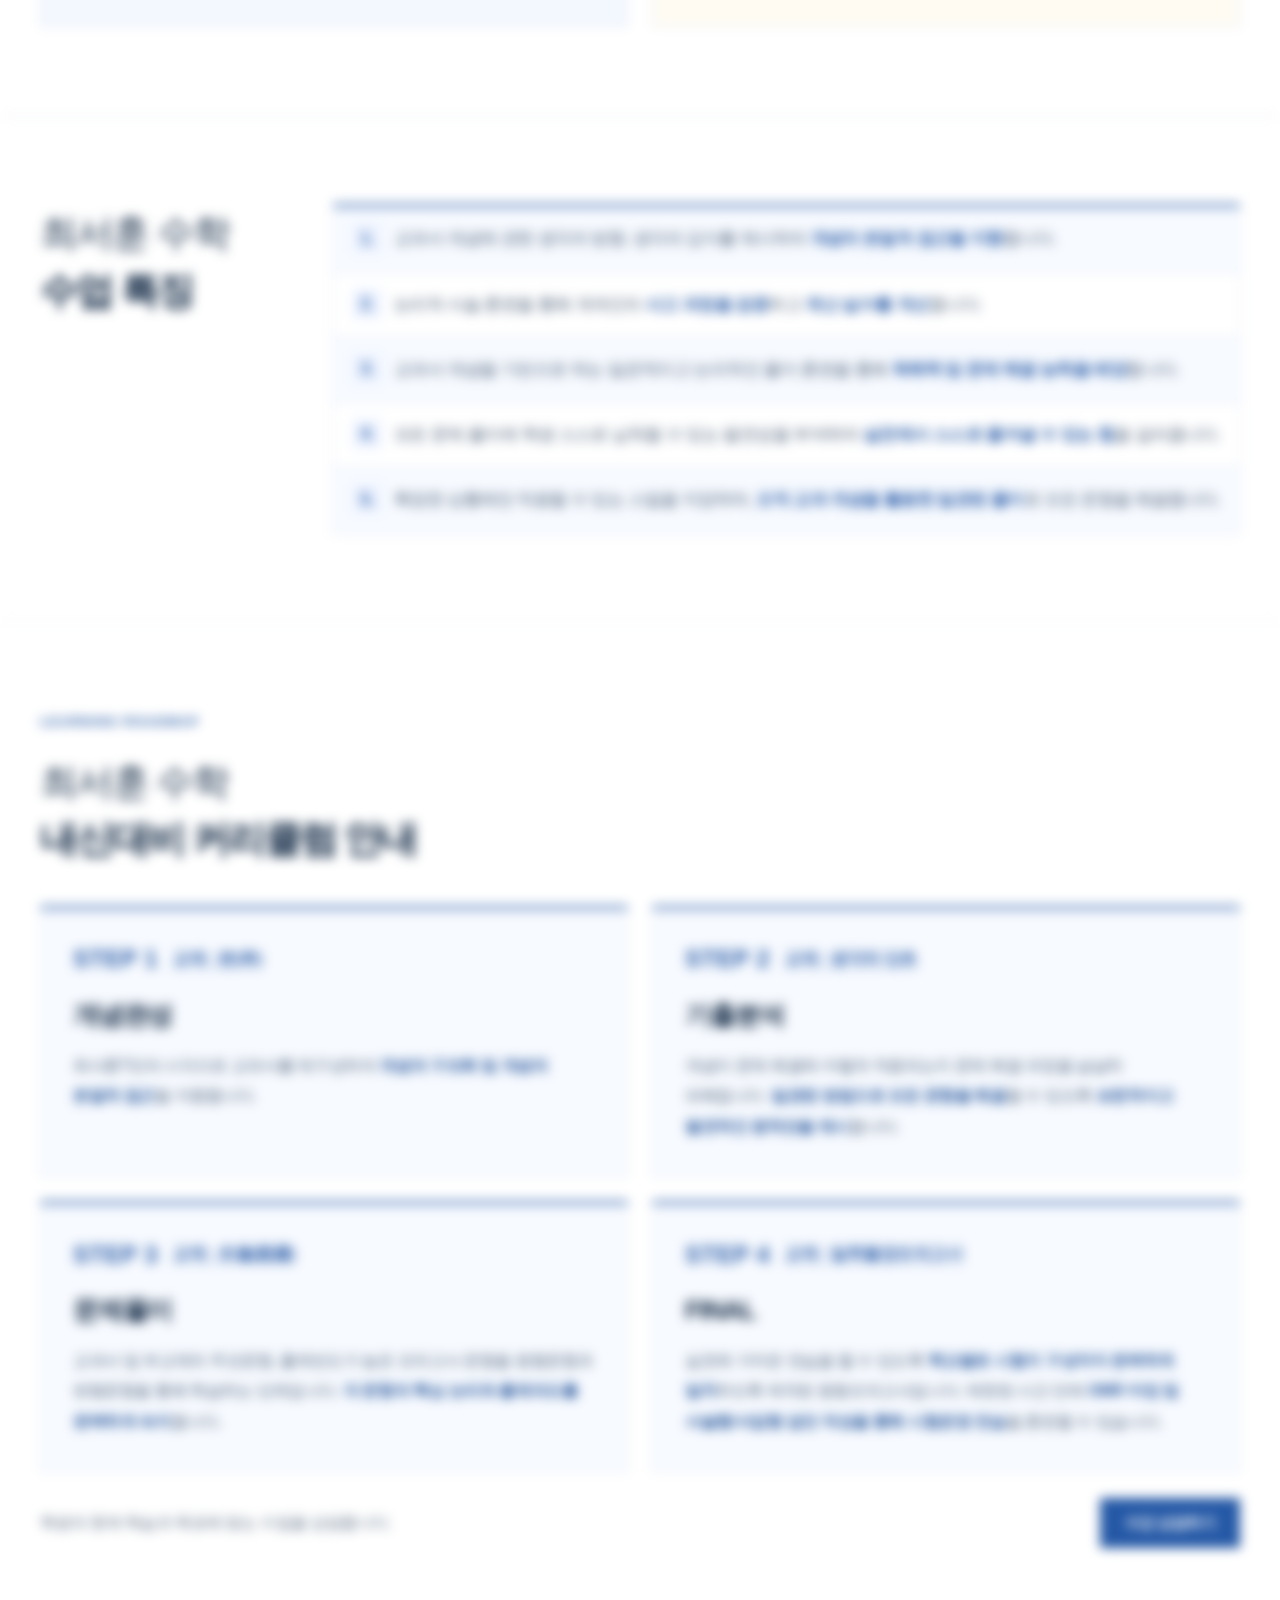
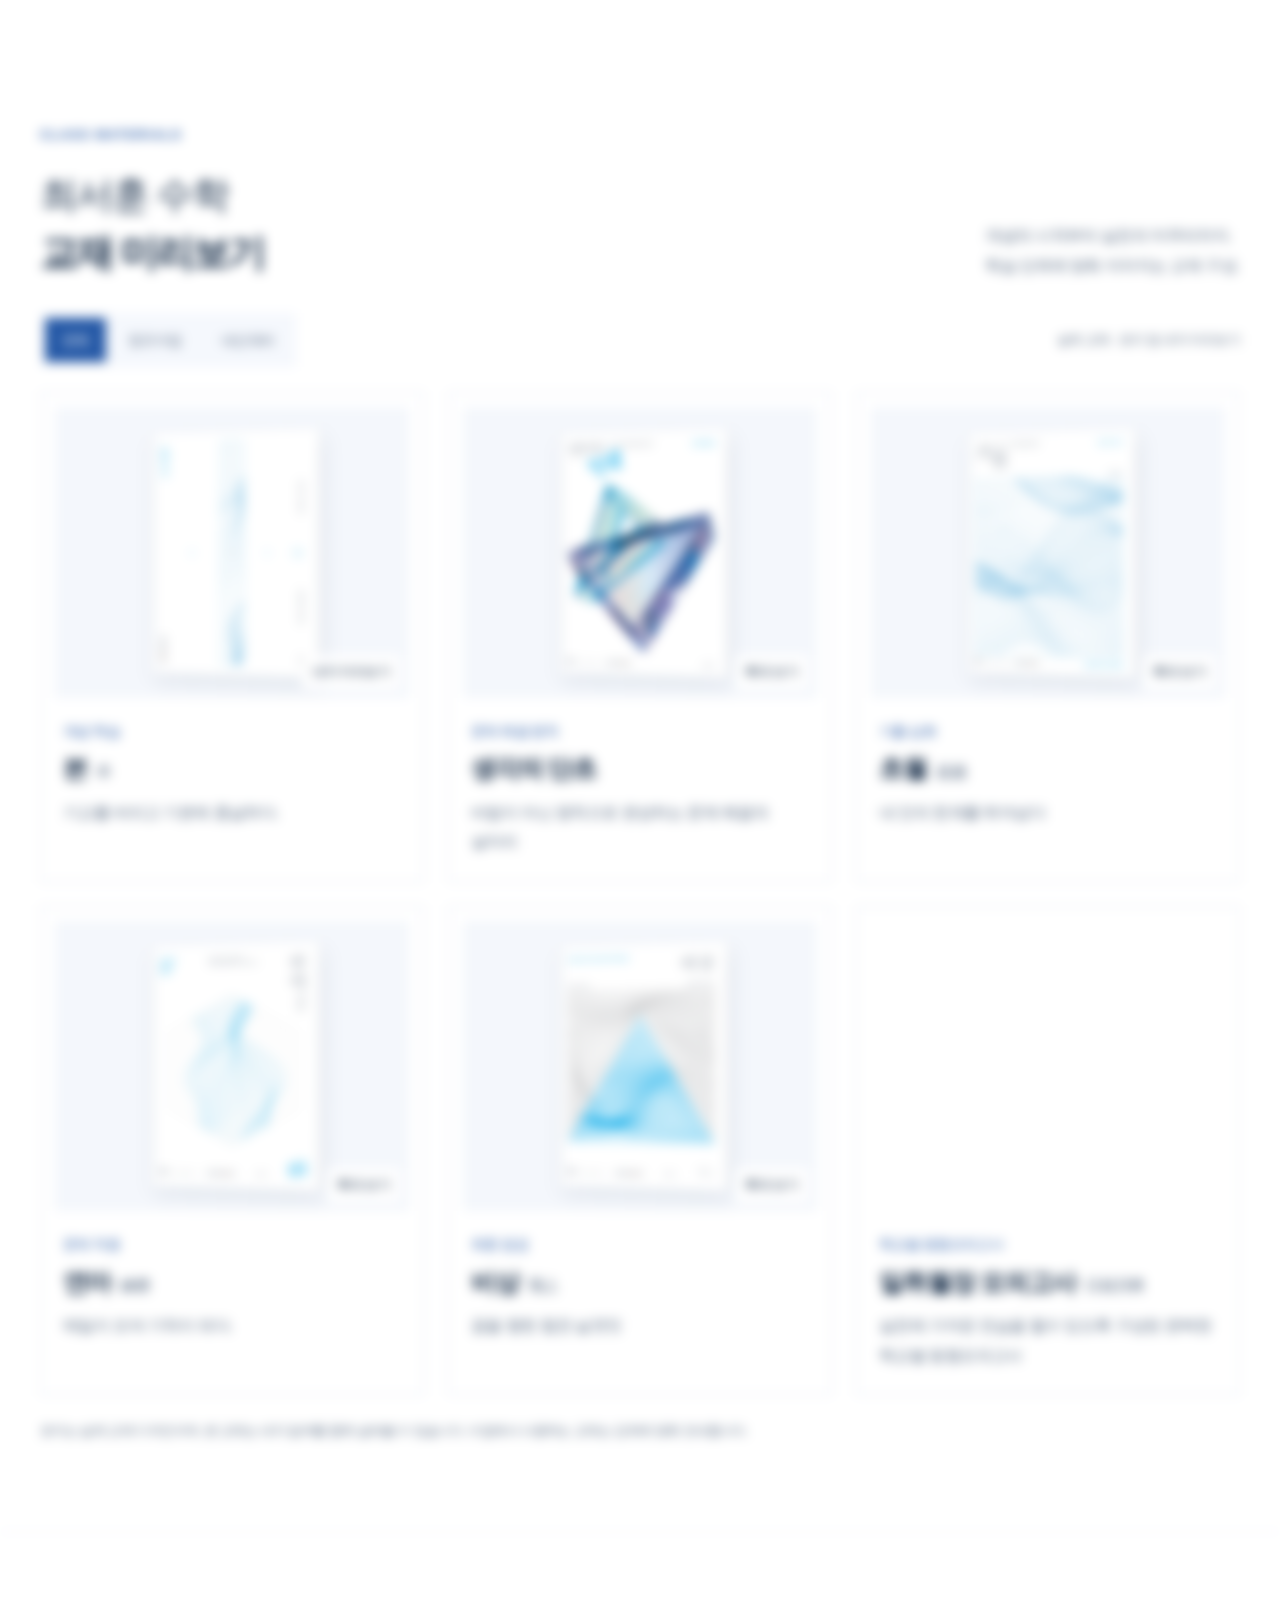
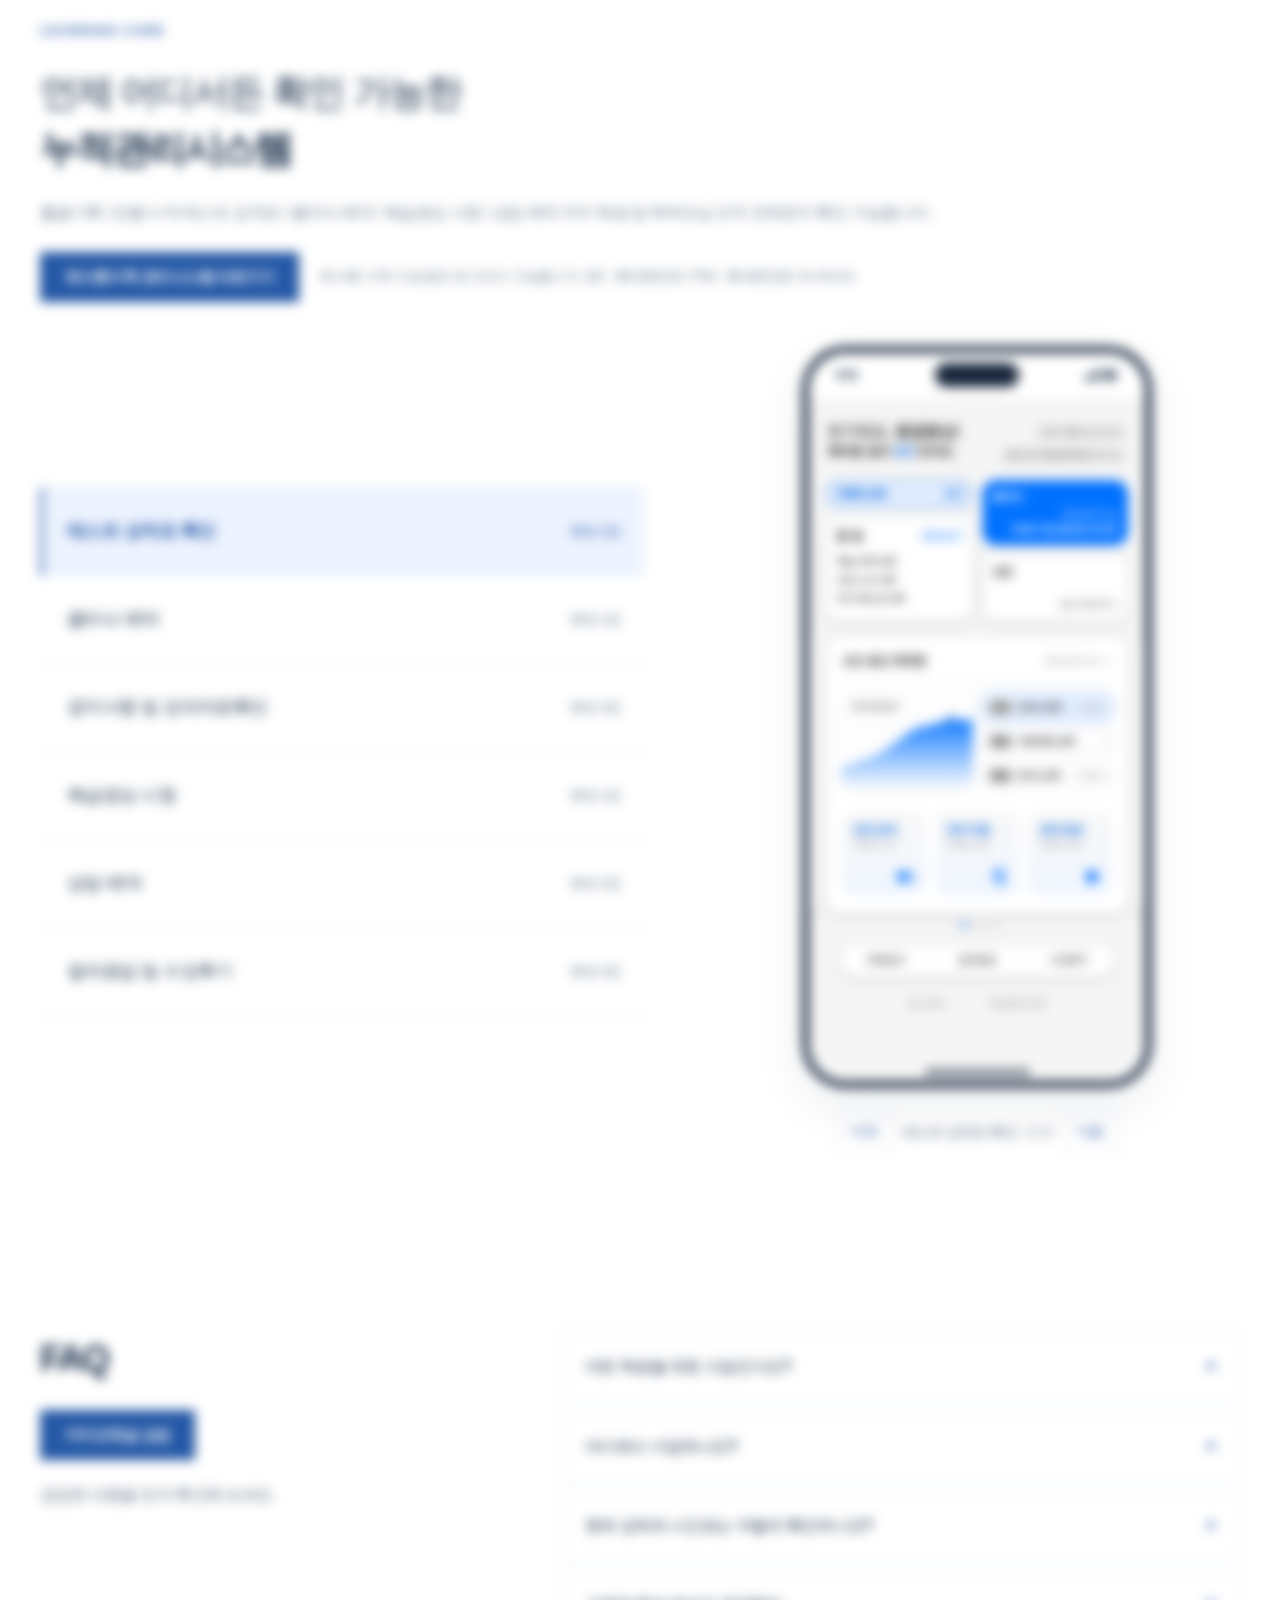
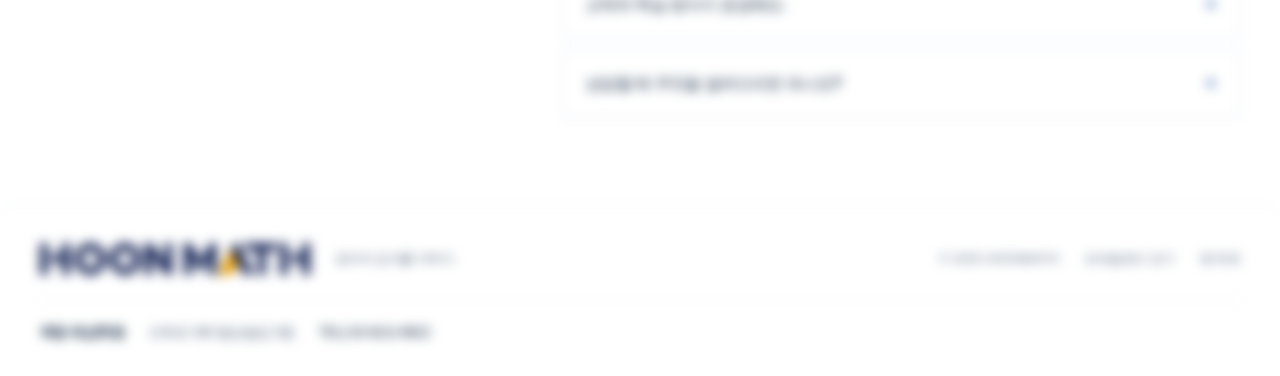
==== commit 0edba61c: "Connect curriculum material previews and simplify the mobile home" ====
--- a/index.html
+++ b/index.html
@@ -19,8 +19,8 @@
       else if (view !== 'desktop') document.documentElement.classList.add('view-choice-pending');
     })();
   </script>
-  <link rel="stylesheet" href="assets/style.css?v=20261127-screen-choice">
-  <link rel="stylesheet" href="assets/mobile-view.css?v=20261127-screen-choice">
+  <link rel="stylesheet" href="assets/style.css?v=20261128-material-links">
+  <link rel="stylesheet" href="assets/mobile-view.css?v=20261128-material-links">
   <meta property="og:type" content="website">
   <meta property="og:locale" content="ko_KR">
   <meta property="og:site_name" content="최서훈수학">
@@ -46,8 +46,8 @@
   }
   </script>
   <script src="assets/view-choice.js?v=20261127-screen-choice" defer></script>
-  <script src="assets/mobile-view.js?v=20261127-screen-choice" defer></script>
-  <script src="assets/app.js?v=20261127-mobile-view" defer></script>
+  <script src="assets/mobile-view.js?v=20261127-promise-clean" defer></script>
+  <script src="assets/app.js?v=20261128-material-links" defer></script>
 </head>
 <body>
   <a class="skip-link" href="#main">본문으로 바로가기</a>
@@ -57,7 +57,7 @@
       <a class="brand" href="./" aria-label="최서훈 수학 홈"><img class="brand-mark" src="assets/brand/hoonmath-mark.svg" alt="" aria-hidden="true" width="253" height="234"><span class="brand-name"><strong>최서훈</strong><span>수학</span></span></a>
       <button class="menu-toggle" type="button" aria-expanded="false" aria-controls="main-nav"><span>메뉴</span><span class="menu-lines" aria-hidden="true"></span></button>
       <nav id="main-nav" class="main-nav" aria-label="주요 메뉴">
-        <a href="#classes">수업안내</a><a href="#philosophy">수업특징</a><a href="#curriculum">커리큘럼</a><a href="#materials">교재</a><a href="#care">학습 관리</a>
+        <a href="#classes">수업안내</a><a href="#philosophy">수업특징</a><a href="#curriculum">커리큘럼</a><a href="#materials">수업교재 안내</a><a href="#care">학습 관리</a>
         <a href="#guide">FAQ</a>
         <a class="consult-link" href="https://pf.kakao.com/_vxdNrG/chat" target="_blank" rel="noopener noreferrer" title="카카오 상담 새 창에서 열기">상담 문의</a>
       </nav>
@@ -142,19 +142,19 @@
         <div class="section-heading-row"><div><p class="eyebrow">LEARNING ROADMAP</p><h2 id="curriculum-title">최서훈 수학<br><strong>내신대비 커리큘럼 안내</strong></h2></div></div>
         <ol class="roadmap">
           <li>
-            <div class="step-heading"><span class="step-label">STEP 1</span><span class="step-book">교재 : 본(本)</span></div><h3>개념완성</h3>
+            <div class="step-heading"><span class="step-label">STEP 1</span><button type="button" class="step-book" data-material-preview="bon" aria-haspopup="dialog">교재 : 본(本)</button></div><h3>개념완성</h3>
             <p>최서훈T만의 시각으로 교과서를 재구성하여 <strong>개념의 구조화 및 개념의 본질적 접근</strong>을 지향합니다.</p>
           </li>
           <li>
-            <div class="step-heading"><span class="step-label">STEP 2</span><span class="step-book">교재 : 생각의 단초</span></div><h3>기출분석</h3>
+            <div class="step-heading"><span class="step-label">STEP 2</span><button type="button" class="step-book" data-material-preview="dancho" aria-haspopup="dialog">교재 : 생각의 단초</button></div><h3>기출분석</h3>
             <p>개념이 문제 해결에 어떻게 적용되는지 문제 해결 과정을 낱낱히 파헤칩니다. <strong>일관된 방법으로 모든 문항을 해결</strong>할 수 있도록 <strong>보편적이고 필연적인 원칙만을 제시</strong>합니다.</p>
           </li>
           <li>
-            <div class="step-heading"><span class="step-label">STEP 3</span><span class="step-book">교재 : 초월(超越)</span></div><h3>문제풀이</h3>
+            <div class="step-heading"><span class="step-label">STEP 3</span><button type="button" class="step-book" data-material-preview="chowol" aria-haspopup="dialog">교재 : 초월(超越)</button></div><h3>문제풀이</h3>
             <p>교과서 및 부교재의 주요문항, 출제빈도가 높은 모의고사 문항을 원형문항과 변형문항을 통해 학습하는 단계입니다. <strong>각 문항의 핵심 논리와 출제의도를 완벽하게 숙지</strong>합니다.</p>
           </li>
           <li>
-            <div class="step-heading"><span class="step-label">STEP 4</span><span class="step-book">교재 : 일취월장모의고사</span></div><h3>FINAL</h3>
+            <div class="step-heading"><span class="step-label">STEP 4</span><button type="button" class="step-book" data-material-preview="ilchwi" aria-haspopup="dialog">교재 : 일취월장모의고사</button></div><h3>FINAL</h3>
             <p>실전에 가까운 연습을 할 수 있도록 <strong>학교별로 시험지 구성까지 완벽하게 일치</strong>하도록 제작된 동형모의고사입니다. 제한된 시간 안에 <strong>OMR 마킹 및 서술형/서답형 답안 작성을 통해 시험운영 연습</strong>을 훈련할 수 있습니다.</p>
           </li>
         </ol>
@@ -169,9 +169,9 @@
         <div class="materials-toolbar"><div class="filter-group" role="group" aria-label="교재 분류"><button type="button" class="filter-button active" data-filter="all" aria-pressed="true">전체</button><button type="button" class="filter-button" data-filter="regular" aria-pressed="false">정규수업</button><button type="button" class="filter-button" data-filter="school-exam" aria-pressed="false">내신대비</button></div><span class="materials-caption">실제 교재 · 표지 및 내지 미리보기</span></div>
         <p class="visually-hidden" id="filter-status" aria-live="polite"></p>
         <div class="materials-grid">
-          <article class="material" data-category="regular"><a class="material-image" href="assets/previews/bon-common-math1/sample.pdf" data-book-preview data-caption="본 · 기교를 버리고 기본에 충실하다." aria-label="본 공통수학1 내지 미리보기"><span class="material-book"><img src="assets/images/covers/bon.webp" srcset="assets/images/covers/bon-768.webp 768w, assets/images/covers/bon.webp 2000w" sizes="240px" alt="본 교재 표지" width="595" height="842" loading="lazy"></span><span class="zoom-label">내지 미리보기 </span></a><div class="material-description"><span>개념 학습</span><h3>본<span class="hanja">本</span></h3><p>기교를 버리고 기본에 충실하다.</p></div></article>
-          <article class="material" data-category="school-exam"><a class="material-image" href="assets/images/covers/dancho.webp" data-lightbox data-caption="생각의 단초 · 비법이 아닌 원칙으로 완성하는 문제 해결의 실마리" aria-label="생각의 단초 교재 표지 확대"><span class="material-book"><img src="assets/images/covers/dancho.webp" srcset="assets/images/covers/dancho-768.webp 768w, assets/images/covers/dancho.webp 2000w" sizes="240px" alt="생각의 단초 교재 표지" width="595" height="842" loading="lazy"></span><span class="zoom-label">확대 보기 </span></a><div class="material-description"><span>문제 해결 원칙</span><h3>생각의 단초</h3><p>비법이 아닌 원칙으로 완성하는 문제 해결의 실마리</p></div></article>
-          <article class="material" data-category="school-exam"><a class="material-image" href="assets/images/covers/chowol.webp" data-lightbox data-caption="초월 · 내 안의 한계를 뛰어넘다" aria-label="초월 교재 표지 확대"><span class="material-book"><img src="assets/images/covers/chowol.webp" srcset="assets/images/covers/chowol-768.webp 768w, assets/images/covers/chowol.webp 2000w" sizes="240px" alt="초월 교재 표지" width="595" height="842" loading="lazy"></span><span class="zoom-label">확대 보기 </span></a><div class="material-description"><span>기출·심화</span><h3>초월<span class="hanja">超越</span></h3><p>내 안의 한계를 뛰어넘다</p></div></article>
+          <article class="material" data-category="regular"><a class="material-image" id="preview-bon" href="assets/previews/bon-common-math1/sample.pdf" data-book-preview data-caption="본 · 기교를 버리고 기본에 충실하다." aria-label="본 공통수학1 내지 미리보기"><span class="material-book"><img src="assets/images/covers/bon.webp" srcset="assets/images/covers/bon-768.webp 768w, assets/images/covers/bon.webp 2000w" sizes="240px" alt="본 교재 표지" width="595" height="842" loading="lazy"></span><span class="zoom-label">내지 미리보기 </span></a><div class="material-description"><span>개념 학습</span><h3>본<span class="hanja">本</span></h3><p>기교를 버리고 기본에 충실하다.</p></div></article>
+          <article class="material" data-category="school-exam"><a class="material-image" id="preview-dancho" href="assets/images/covers/dancho.webp" data-lightbox data-caption="생각의 단초 · 비법이 아닌 원칙으로 완성하는 문제 해결의 실마리" aria-label="생각의 단초 교재 표지 확대"><span class="material-book"><img src="assets/images/covers/dancho.webp" srcset="assets/images/covers/dancho-768.webp 768w, assets/images/covers/dancho.webp 2000w" sizes="240px" alt="생각의 단초 교재 표지" width="595" height="842" loading="lazy"></span><span class="zoom-label">확대 보기 </span></a><div class="material-description"><span>문제 해결 원칙</span><h3>생각의 단초</h3><p>비법이 아닌 원칙으로 완성하는 문제 해결의 실마리</p></div></article>
+          <article class="material" data-category="school-exam"><a class="material-image" id="preview-chowol" href="assets/images/covers/chowol.webp" data-lightbox data-caption="초월 · 내 안의 한계를 뛰어넘다" aria-label="초월 교재 표지 확대"><span class="material-book"><img src="assets/images/covers/chowol.webp" srcset="assets/images/covers/chowol-768.webp 768w, assets/images/covers/chowol.webp 2000w" sizes="240px" alt="초월 교재 표지" width="595" height="842" loading="lazy"></span><span class="zoom-label">확대 보기 </span></a><div class="material-description"><span>기출·심화</span><h3>초월<span class="hanja">超越</span></h3><p>내 안의 한계를 뛰어넘다</p></div></article>
           <article class="material" data-category="regular"><a class="material-image" href="assets/images/covers/yeonma.webp" data-lightbox data-caption="연마 · 매일이 모여 기적이 되다." aria-label="연마 교재 표지 확대"><span class="material-book"><img src="assets/images/covers/yeonma.webp" srcset="assets/images/covers/yeonma-768.webp 768w, assets/images/covers/yeonma.webp 2000w" sizes="240px" alt="연마 교재 표지" width="595" height="842" loading="lazy"></span><span class="zoom-label">확대 보기 </span></a><div class="material-description"><span>문제 적용</span><h3>연마<span class="hanja">練磨</span></h3><p>매일이 모여 기적이 되다.</p></div></article>
           <article class="material" data-category="school-exam"><a class="material-image" href="assets/images/covers/bisang.webp" data-lightbox data-caption="비상 · 꿈을 향한 힘찬 날갯짓" aria-label="비상 교재 표지 확대"><span class="material-book"><img src="assets/images/covers/bisang.webp" srcset="assets/images/covers/bisang-768.webp 768w, assets/images/covers/bisang.webp 2000w" sizes="240px" alt="비상 교재 표지" width="595" height="842" loading="lazy"></span><span class="zoom-label">확대 보기 </span></a><div class="material-description"><span>최종 점검</span><h3>비상<span class="hanja">飛上</span></h3><p>꿈을 향한 힘찬 날갯짓</p></div></article>
           <article class="material" data-category="school-exam"><div class="material-image material-placeholder" aria-hidden="true"></div><div class="material-description"><span>학교별 동형모의고사</span><h3>일취월장 모의고사<span class="hanja">日就月將</span></h3><p>실전에 가까운 연습을 할수 있도록 구성된 완벽한 학교별 동형모의고사</p></div></article>
@@ -258,8 +258,9 @@
   <dialog class="lightbox" id="image-dialog" aria-labelledby="lightbox-caption"><div class="lightbox-top"><span data-lightbox-heading>CLASS MATERIALS · 교재 표지</span><button class="lightbox-close" type="button" aria-label="확대 이미지 닫기">닫기 <span aria-hidden="true">×</span></button></div><div class="lightbox-stage"><img id="lightbox-image" src="assets/images/covers/bon.webp" alt="확대 이미지"></div><div class="lightbox-bottom"><button type="button" class="lightbox-prev" aria-label="이전 이미지">이전</button><p id="lightbox-caption" aria-live="polite"></p><button type="button" class="lightbox-next" aria-label="다음 이미지">다음</button></div></dialog>
   <dialog class="book-dialog" id="book-dialog" aria-labelledby="book-title">
     <div class="book-header"><div><p class="eyebrow">BOOK PREVIEW</p><h2 id="book-title">본 공통수학1</h2></div><button class="book-close" type="button" aria-label="교재 미리보기 닫기">닫기 <span aria-hidden="true">×</span></button></div>
-    <div class="book-toolbar"><div class="book-ranges" role="group" aria-label="내지 선택"><button type="button" data-book-spread="0" aria-pressed="true">6–7쪽</button><button type="button" data-book-spread="2" aria-pressed="false">14–15쪽</button></div><button class="book-zoom" type="button" aria-pressed="false">크게 보기</button></div>
+    <div class="book-toolbar"><div class="book-ranges" role="group" aria-label="표지 및 내지 선택"><button type="button" data-book-cover aria-pressed="false">표지</button><button type="button" data-book-spread="0" aria-pressed="true">6–7쪽</button><button type="button" data-book-spread="2" aria-pressed="false">14–15쪽</button></div><button class="book-zoom" type="button" aria-pressed="false">크게 보기</button></div>
     <div class="book-viewport" tabindex="0" aria-label="교재 내지 미리보기. 확대 후 화면을 움직여 읽을 수 있습니다.">
+      <div class="book-cover" hidden><img src="assets/images/covers/bon.webp" alt="본 교재 표지" width="2000" height="2829"></div>
       <div class="book-spread">
         <div class="book-page"><img id="book-left" alt="본 공통수학1 내지 PDF 6쪽" width="595" height="841"></div>
         <div class="book-page"><img id="book-right" alt="본 공통수학1 내지 PDF 7쪽" width="595" height="841"></div>
@@ -269,5 +270,6 @@
     <div class="book-navigation"><button class="book-prev" type="button" disabled>이전</button><p class="book-location" aria-live="polite">PDF 6–7쪽 · 1 / 2</p><button class="book-next" type="button">다음</button></div>
     <p class="book-help">화면을 넘기며 살펴보세요. 작은 글씨는 ‘크게 보기’로 읽을 수 있습니다.</p>
   </dialog>
+  <dialog class="preview-pending-dialog" id="preview-pending-dialog" aria-labelledby="preview-pending-title"><button type="button" class="preview-pending-close">닫기</button><h2 id="preview-pending-title">일취월장 모의고사</h2><p>표지 및 내지 미리보기 준비 중입니다.</p></dialog>
 </body>
 </html>
--- a/assets/style.css
+++ b/assets/style.css
@@ -110,7 +110,7 @@
 #curriculum .roadmap{grid-template-columns:repeat(2,minmax(0,1fr));gap:24px}
 #curriculum .roadmap li{min-width:0;padding:30px 32px 34px;border:1px solid #dce4f0;border-top:3px solid var(--accent);border-radius:0;background:#f7faff}
 #curriculum .step-label{padding:0;background:transparent;border:0;color:var(--accent);font-size:1.5rem;font-weight:800;letter-spacing:.02em;line-height:1.5}
-#curriculum .step-heading{display:flex;align-items:center;gap:8px 14px;flex-wrap:wrap}#curriculum .step-heading .step-label{flex-shrink:0}#curriculum .step-book{color:#63748a;font-size:.9375rem;font-weight:400;line-height:1.8}
+#curriculum .step-heading{display:flex;align-items:center;gap:8px 14px;flex-wrap:wrap}#curriculum .step-heading .step-label{flex-shrink:0}#curriculum .step-book{padding:6px 0;background:transparent;color:var(--accent);font-size:1.0625rem;font-weight:650;line-height:1.7;text-align:left;text-decoration:underline;text-decoration-color:#9bb6dc;text-underline-offset:4px}#curriculum .step-book:hover{color:var(--ink);text-decoration-color:currentColor}
 #curriculum .roadmap h3{margin-top:16px;font-size:1.625rem;font-weight:750;color:var(--ink)}
 #curriculum .roadmap p{margin-top:16px;font-size:1rem;line-height:1.9;color:#405570;letter-spacing:-.025em}
 #curriculum .roadmap p strong{color:#1e5098;font-weight:700}
@@ -166,3 +166,7 @@
 .view-choice-mobile{background:var(--accent);border-color:var(--accent);color:#fff}.view-choice-mobile:hover{background:var(--accent-hover);border-color:var(--accent-hover)}
 .view-choice-desktop{background:var(--accent-soft);border-color:#b6cceb;color:var(--ink)}.view-choice-desktop:hover{background:#dfeafb}
 @media(max-width:520px){.view-choice-dialog{padding:24px 20px}.view-choice-dialog h2{font-size:25px}.view-choice-options{grid-template-columns:1fr;gap:12px;margin-top:22px}.view-choice-card{display:grid;grid-template-columns:40px minmax(0,1fr);column-gap:16px;row-gap:5px;min-height:105px;padding:17px 16px;text-align:left}.view-choice-card svg{grid-row:1 / 3;justify-self:center}.view-choice-card strong{font-size:19px}.view-choice-card>span{font-size:14px}}
+
+/* Curriculum links reuse the actual material previews. */
+.book-cover{width:min(100%,calc(70.7dvh - 215px));margin-inline:auto}.book-cover img{display:block;width:100%;height:auto}.book-dialog.is-zoomed .book-cover{width:760px}.book-ranges{flex-wrap:wrap}
+.preview-pending-dialog{width:min(460px,calc(100% - 32px));max-height:calc(100dvh - 32px);padding:24px;border:1px solid var(--line);background:#fff;color:var(--ink)}.preview-pending-dialog::backdrop{background:#10213bcc;backdrop-filter:blur(4px)}.preview-pending-close{display:block;margin-left:auto;min-height:44px;padding:8px;background:transparent;color:var(--muted)}.preview-pending-dialog h2{font-size:24px;font-weight:700}.preview-pending-dialog p{margin-top:16px;font-size:16px;color:var(--muted)}
--- a/assets/mobile-view.css
+++ b/assets/mobile-view.css
@@ -33,6 +33,9 @@
 .mobile-view h1{grid-column:1;grid-row:2;align-self:center;font-size:30px;line-height:1.17;letter-spacing:-.065em}
 .mobile-view .hero-signature{font-size:22px;line-height:1.4;margin-top:12px}
 .mobile-view .hero-visual .portrait{grid-column:2;grid-row:2;align-self:end;width:100%;max-width:none;max-height:none;height:auto;margin:0;object-fit:contain}
+.mobile-view .mobile-portrait-trigger{grid-column:2;grid-row:2;align-self:end;width:100%}
+.mobile-view .mobile-promise-trigger,.mobile-view .mobile-portrait-trigger{display:block;padding:0;border:0;background:transparent;color:inherit;text-align:inherit;font:inherit;line-height:inherit;letter-spacing:inherit}
+.mobile-view .mobile-promise-trigger{width:100%}
 .mobile-view .hero-visual .hero-caption{grid-column:1 / -1;grid-row:3;display:block;position:static;width:100%;max-width:none;margin:0;padding:0;background:#f7faff;border:1px solid var(--line);box-shadow:none}
 .mobile-view .hero-caption .teacher-name{order:1;font-size:22px;gap:7px;margin:0}
 .mobile-view .teacher-subject{font-size:14px}
@@ -44,13 +47,15 @@
 .mobile-view .hero-caption .teacher-credentials li:last-child{margin-top:8px;color:var(--accent);font-weight:600}
 .mobile-view .mobile-home-menu{grid-column:1 / -1;grid-row:4;display:grid;grid-template-columns:repeat(3,minmax(0,1fr));gap:8px}
 .mobile-view .mobile-home-menu a{display:flex;align-items:center;justify-content:center;min-height:54px;padding:10px 6px;background:var(--accent-soft);border:1px solid #c8d6ea;color:var(--accent);font-size:15px;font-weight:700;line-height:1.5;text-align:center}
-.mobile-view .hero-shortcuts{grid-column:1 / -1;grid-row:5;gap:8px;margin:0}
-.mobile-view .hero-shortcuts strong{min-height:44px;padding:10px 3px;font-size:14px;background:#fff}
-.mobile-view .hero-shortcuts span{margin-top:6px;font-size:12px;line-height:1.6}
-.mobile-view .mobile-promise{grid-column:1 / -1;grid-row:6;border-top:1px solid var(--line);border-bottom:1px solid var(--line)}
-.mobile-view .mobile-promise summary{min-height:44px;padding:10px 0;font-size:14px;font-weight:600}
+.mobile-view .hero-shortcuts{display:none}
 .mobile-view .hero-promise{margin:0 0 16px;font-size:16px;line-height:1.85}
 .mobile-view .hero-promise>span:first-child{font-size:17px}
+.mobile-view .mobile-promise-dialog{width:min(540px,calc(100% - 32px));max-width:none;max-height:calc(100dvh - 32px);padding:22px 24px;border:1px solid var(--line);border-radius:0;background:#fff;color:var(--ink);box-shadow:0 20px 80px #132a4633;overflow:auto}
+.mobile-view .mobile-promise-dialog::backdrop{background:#132a4699;backdrop-filter:blur(5px)}
+.mobile-view .mobile-promise-header{display:flex;align-items:center;justify-content:flex-end;margin-bottom:8px}
+.mobile-view .mobile-promise-close{flex-shrink:0;min-height:44px;padding:8px 10px;background:transparent;color:var(--muted);font-size:14px}
+.mobile-view .mobile-promise-dialog .hero-promise{margin:0;font-size:17px;line-height:1.95}
+.mobile-view .mobile-promise-dialog .hero-promise>span:first-child{font-size:18px}
 .mobile-view .mobile-options{display:flex;gap:6px;margin-top:18px}
 .mobile-view .mobile-options button{flex:1;min-width:0;min-height:44px;padding:9px 6px;border:1px solid var(--line);background:#fff;color:var(--muted);font-size:14px;line-height:1.5}
 .mobile-view .mobile-options [aria-pressed="true"]{border-color:var(--accent);background:var(--accent);color:#fff;font-weight:700}
@@ -69,7 +74,7 @@
 .mobile-view #curriculum .roadmap{grid-template-columns:1fr;gap:0;margin-top:12px}
 .mobile-view #curriculum .roadmap li{padding:20px}
 .mobile-view #curriculum .step-label{font-size:22px}
-.mobile-view #curriculum .step-heading{gap:8px 12px}.mobile-view #curriculum .step-book{font-size:14px}
+.mobile-view #curriculum .step-heading{gap:8px 12px}.mobile-view #curriculum .step-book{font-size:16px}
 .mobile-view #curriculum .roadmap h3{font-size:23px;margin-top:12px}
 .mobile-view #curriculum .roadmap p{font-size:16px;line-height:1.85;margin-top:12px}
 .mobile-view #curriculum .roadmap-footer{flex-direction:column;align-items:stretch;gap:12px;margin-top:16px;font-size:14px}
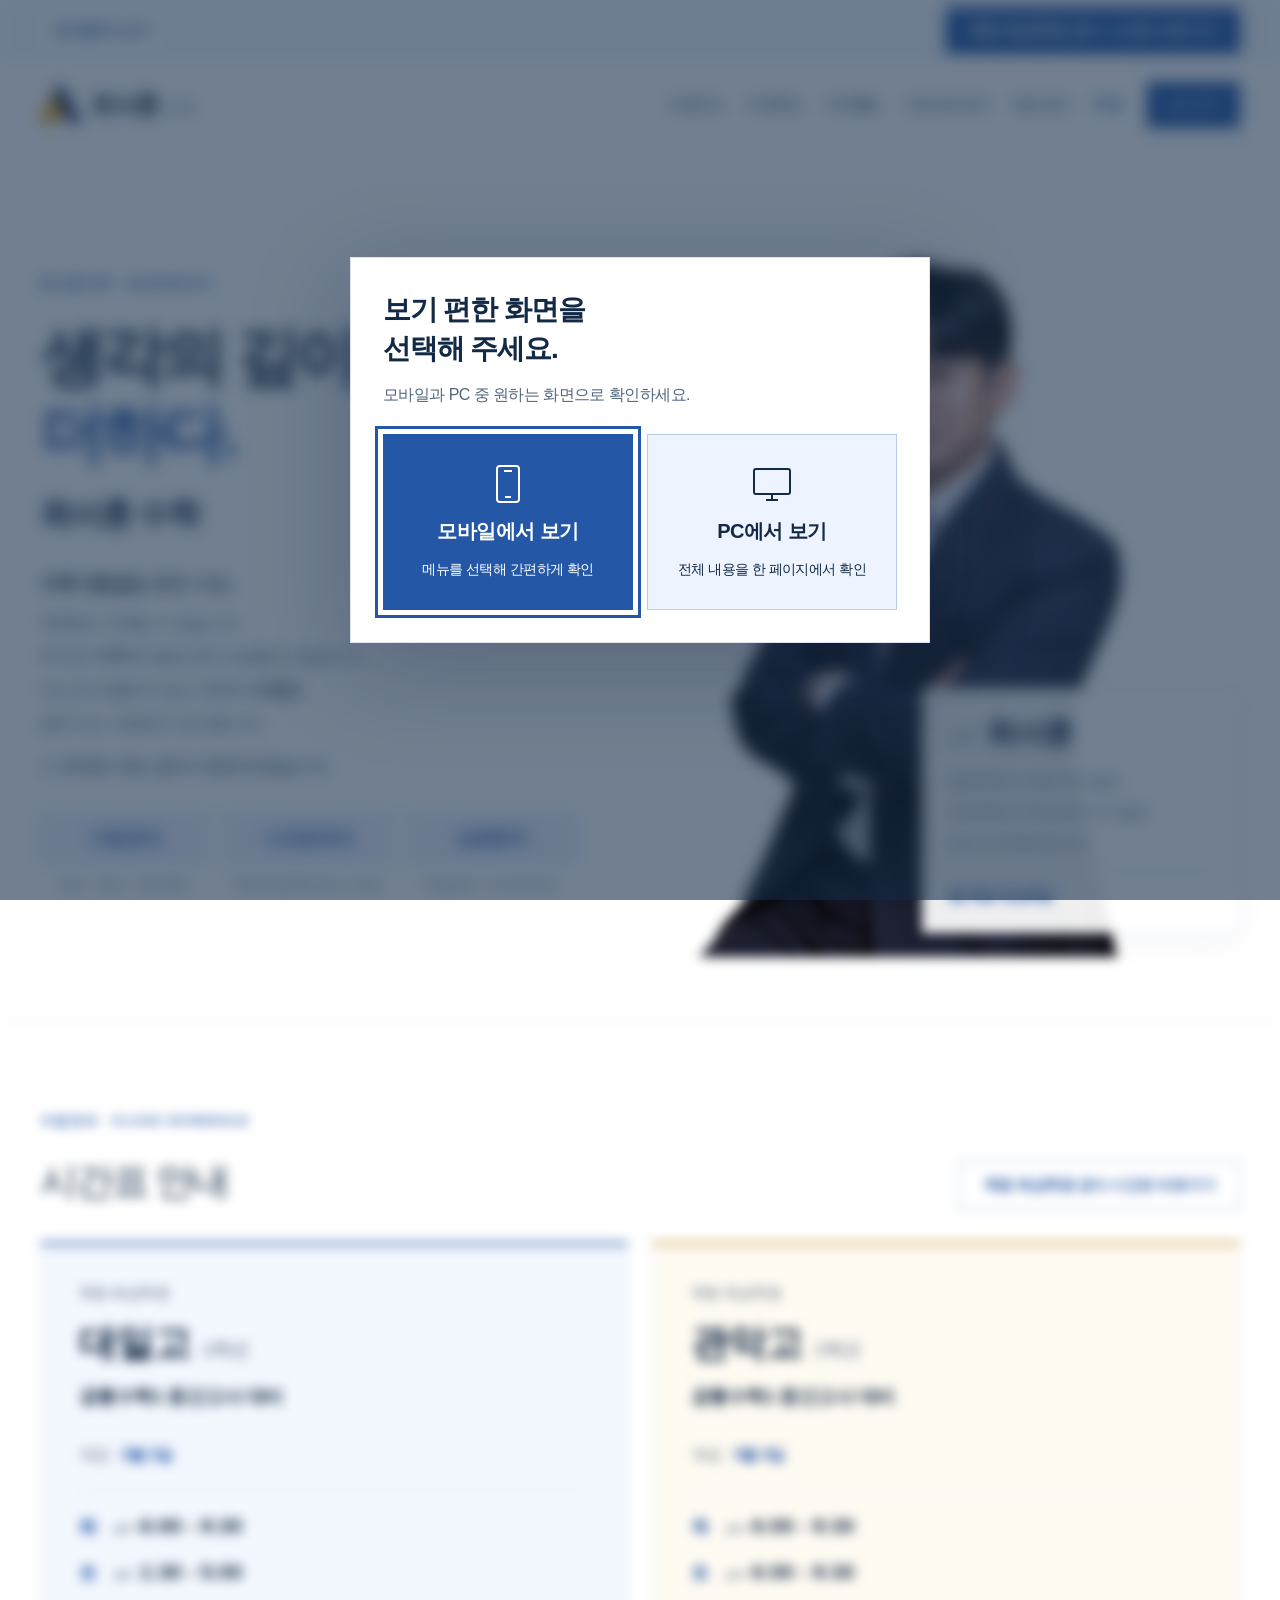
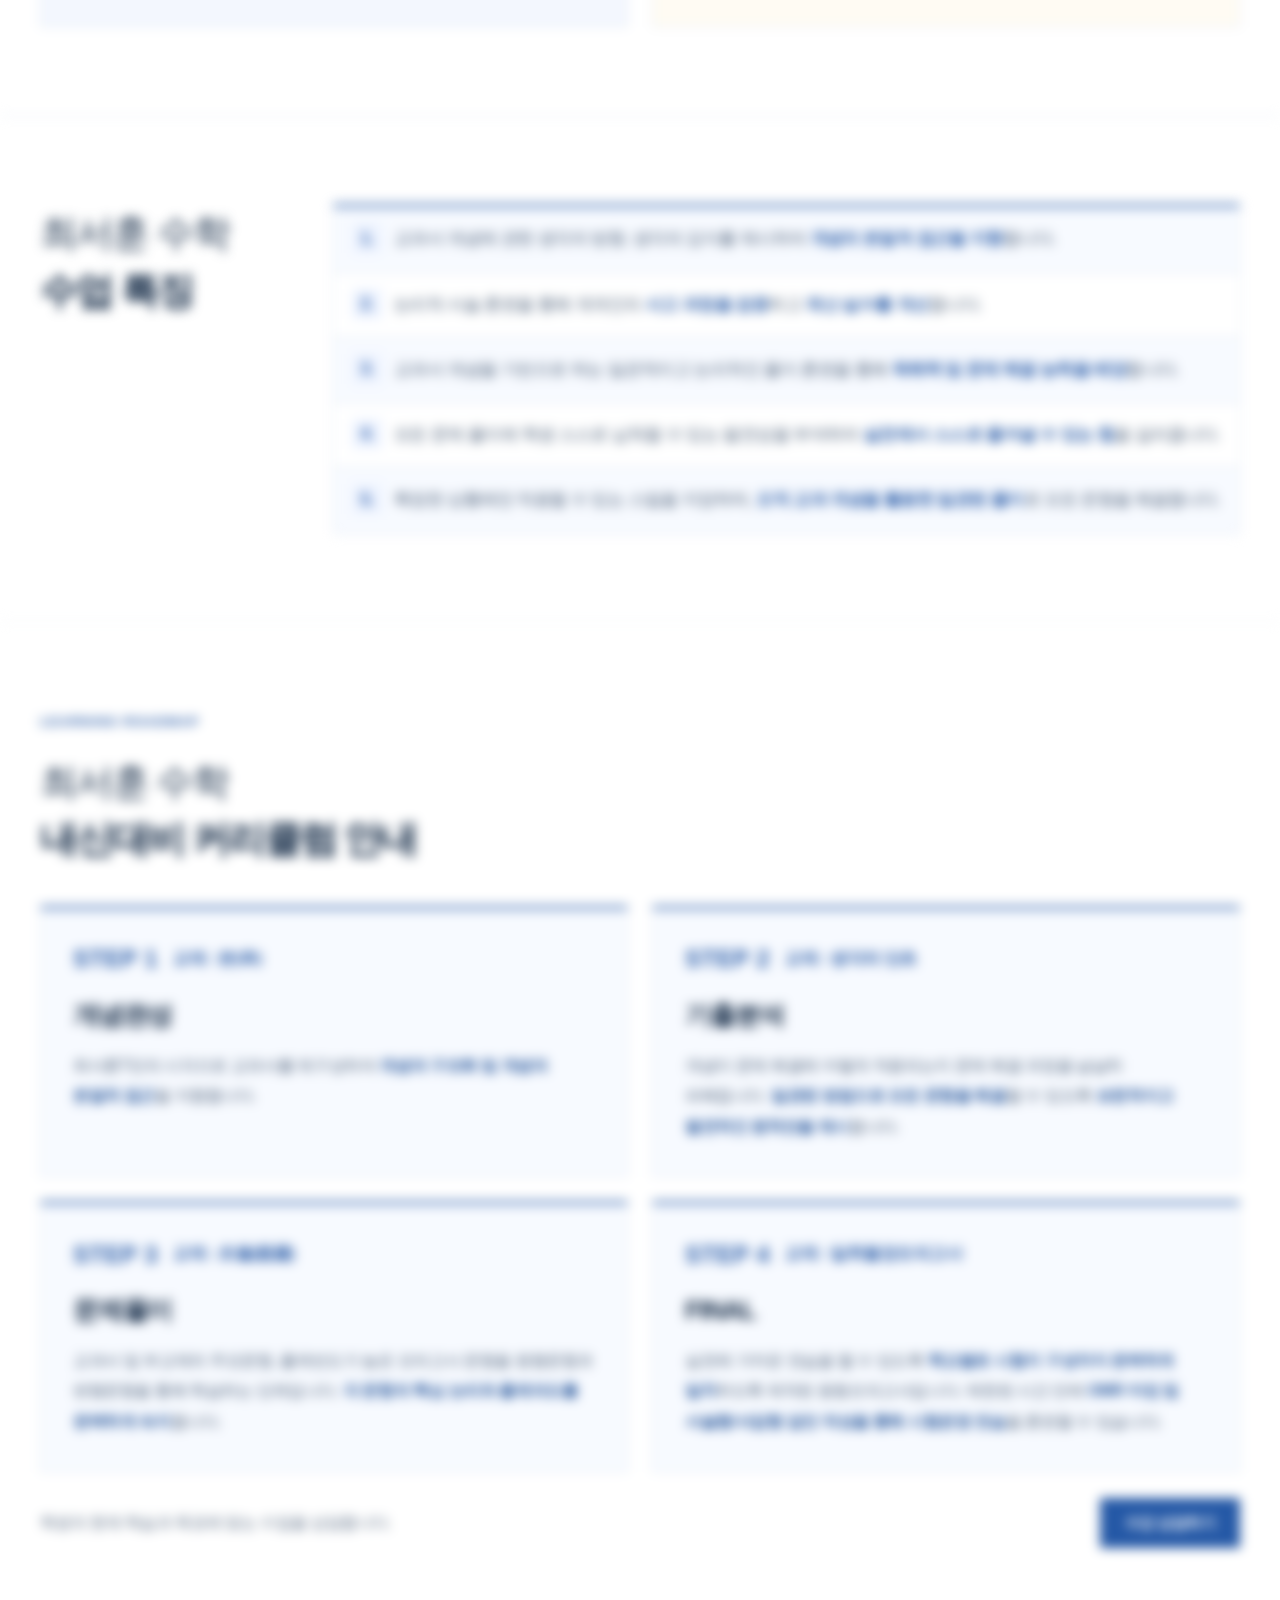
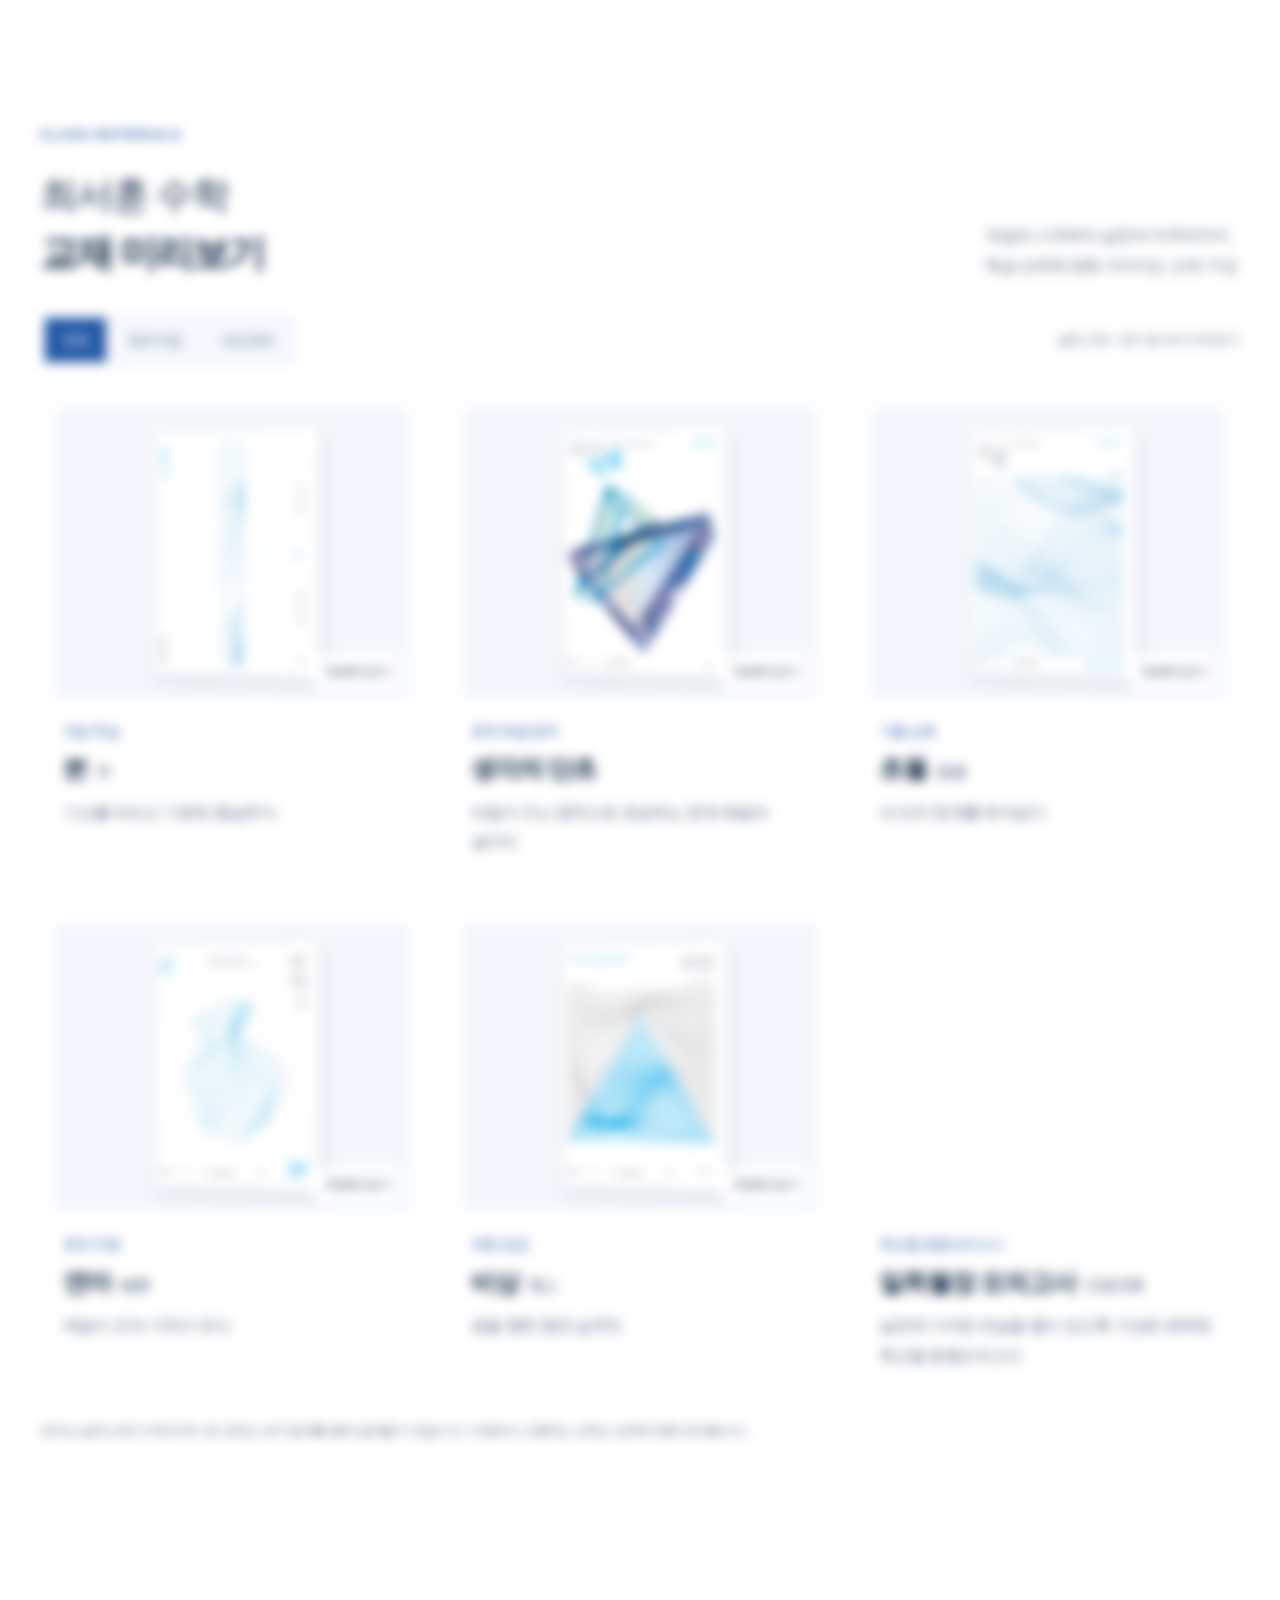
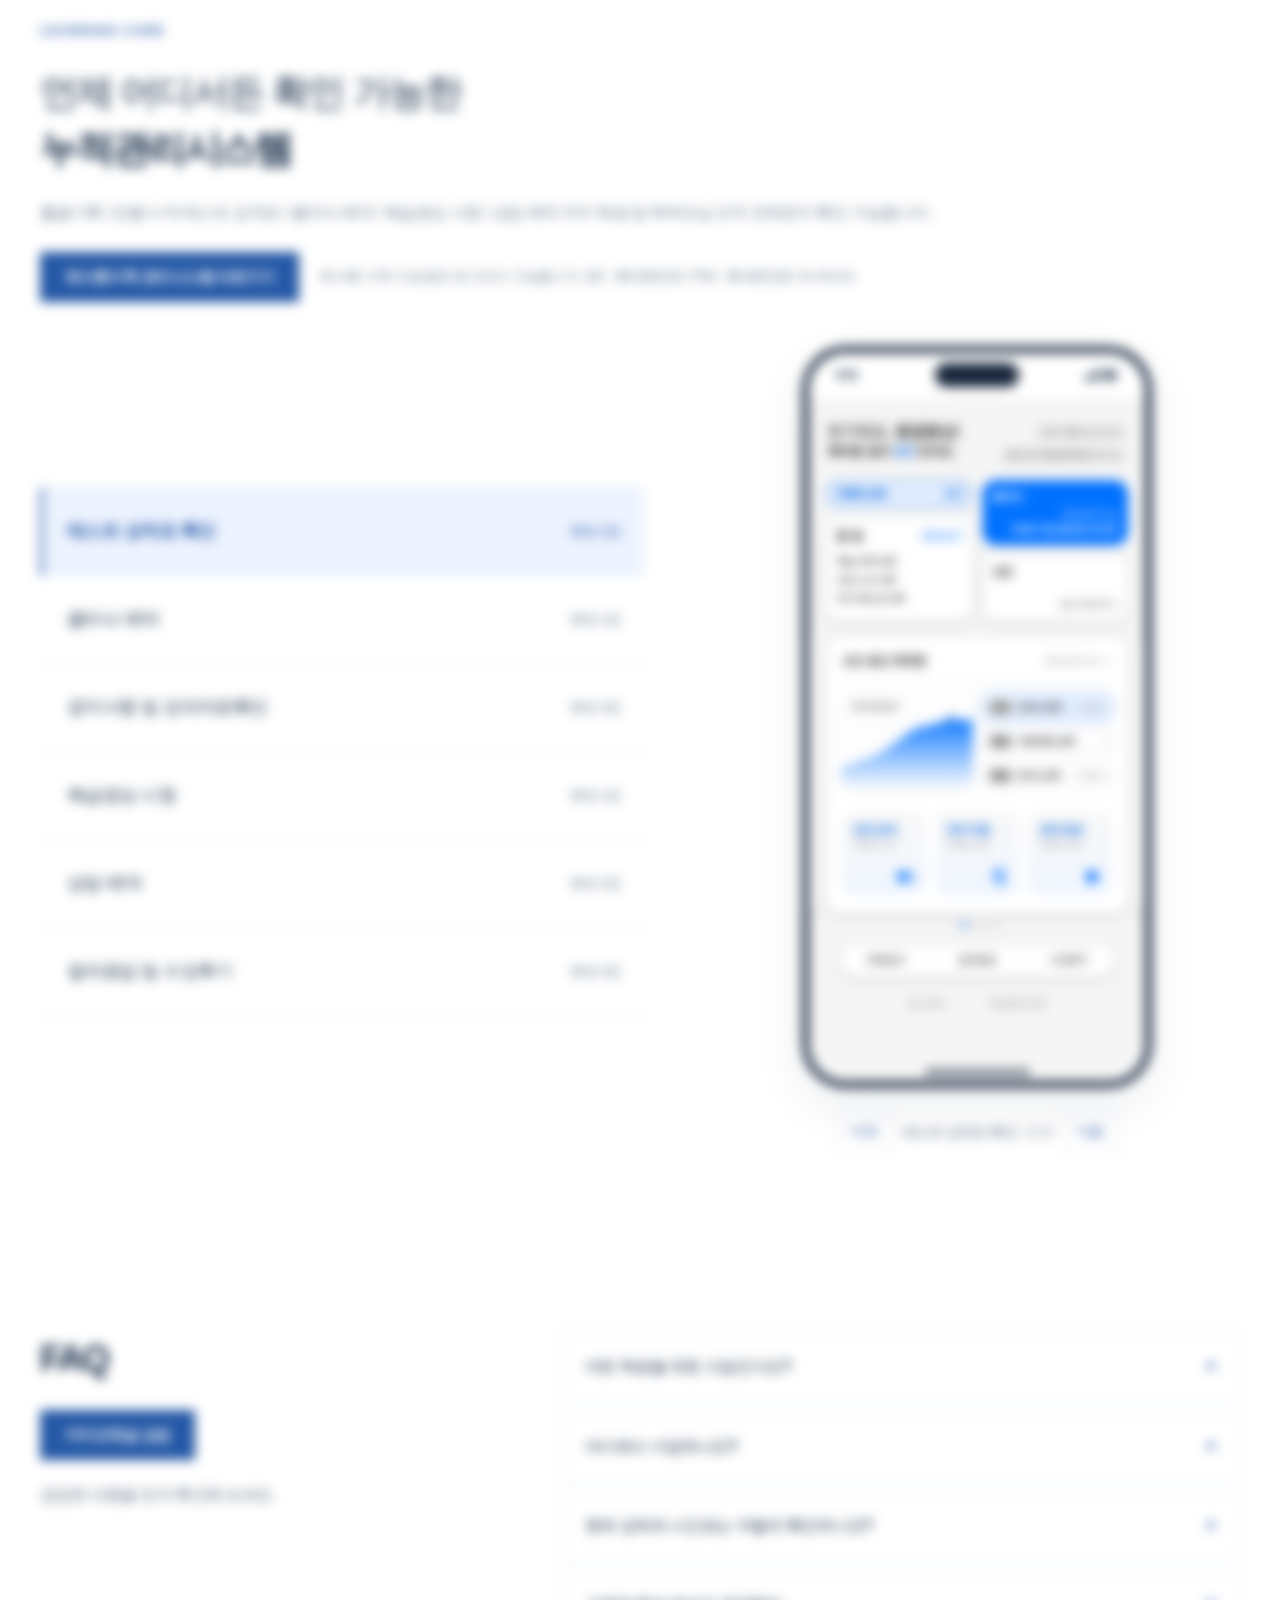
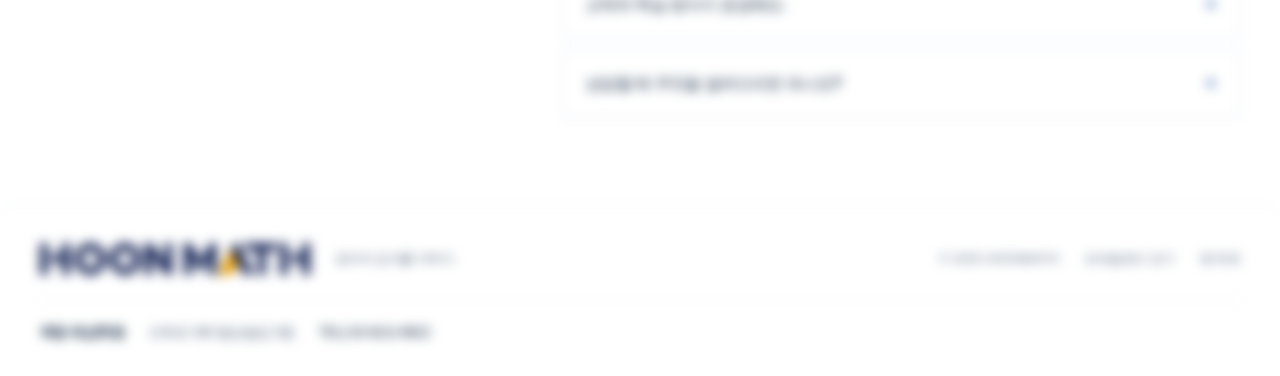
==== commit c59abbd5: "Show textbook covers first and unify preview labels" ====
--- a/index.html
+++ b/index.html
@@ -19,7 +19,7 @@
       else if (view !== 'desktop') document.documentElement.classList.add('view-choice-pending');
     })();
   </script>
-  <link rel="stylesheet" href="assets/style.css?v=20261128-material-links">
+  <link rel="stylesheet" href="assets/style.css?v=20261128-cover-first">
   <link rel="stylesheet" href="assets/mobile-view.css?v=20261128-material-links">
   <meta property="og:type" content="website">
   <meta property="og:locale" content="ko_KR">
@@ -47,7 +47,7 @@
   </script>
   <script src="assets/view-choice.js?v=20261127-screen-choice" defer></script>
   <script src="assets/mobile-view.js?v=20261127-promise-clean" defer></script>
-  <script src="assets/app.js?v=20261128-material-links" defer></script>
+  <script src="assets/app.js?v=20261128-cover-first" defer></script>
 </head>
 <body>
   <a class="skip-link" href="#main">본문으로 바로가기</a>
@@ -169,11 +169,11 @@
         <div class="materials-toolbar"><div class="filter-group" role="group" aria-label="교재 분류"><button type="button" class="filter-button active" data-filter="all" aria-pressed="true">전체</button><button type="button" class="filter-button" data-filter="regular" aria-pressed="false">정규수업</button><button type="button" class="filter-button" data-filter="school-exam" aria-pressed="false">내신대비</button></div><span class="materials-caption">실제 교재 · 표지 및 내지 미리보기</span></div>
         <p class="visually-hidden" id="filter-status" aria-live="polite"></p>
         <div class="materials-grid">
-          <article class="material" data-category="regular"><a class="material-image" id="preview-bon" href="assets/previews/bon-common-math1/sample.pdf" data-book-preview data-caption="본 · 기교를 버리고 기본에 충실하다." aria-label="본 공통수학1 내지 미리보기"><span class="material-book"><img src="assets/images/covers/bon.webp" srcset="assets/images/covers/bon-768.webp 768w, assets/images/covers/bon.webp 2000w" sizes="240px" alt="본 교재 표지" width="595" height="842" loading="lazy"></span><span class="zoom-label">내지 미리보기 </span></a><div class="material-description"><span>개념 학습</span><h3>본<span class="hanja">本</span></h3><p>기교를 버리고 기본에 충실하다.</p></div></article>
-          <article class="material" data-category="school-exam"><a class="material-image" id="preview-dancho" href="assets/images/covers/dancho.webp" data-lightbox data-caption="생각의 단초 · 비법이 아닌 원칙으로 완성하는 문제 해결의 실마리" aria-label="생각의 단초 교재 표지 확대"><span class="material-book"><img src="assets/images/covers/dancho.webp" srcset="assets/images/covers/dancho-768.webp 768w, assets/images/covers/dancho.webp 2000w" sizes="240px" alt="생각의 단초 교재 표지" width="595" height="842" loading="lazy"></span><span class="zoom-label">확대 보기 </span></a><div class="material-description"><span>문제 해결 원칙</span><h3>생각의 단초</h3><p>비법이 아닌 원칙으로 완성하는 문제 해결의 실마리</p></div></article>
-          <article class="material" data-category="school-exam"><a class="material-image" id="preview-chowol" href="assets/images/covers/chowol.webp" data-lightbox data-caption="초월 · 내 안의 한계를 뛰어넘다" aria-label="초월 교재 표지 확대"><span class="material-book"><img src="assets/images/covers/chowol.webp" srcset="assets/images/covers/chowol-768.webp 768w, assets/images/covers/chowol.webp 2000w" sizes="240px" alt="초월 교재 표지" width="595" height="842" loading="lazy"></span><span class="zoom-label">확대 보기 </span></a><div class="material-description"><span>기출·심화</span><h3>초월<span class="hanja">超越</span></h3><p>내 안의 한계를 뛰어넘다</p></div></article>
-          <article class="material" data-category="regular"><a class="material-image" href="assets/images/covers/yeonma.webp" data-lightbox data-caption="연마 · 매일이 모여 기적이 되다." aria-label="연마 교재 표지 확대"><span class="material-book"><img src="assets/images/covers/yeonma.webp" srcset="assets/images/covers/yeonma-768.webp 768w, assets/images/covers/yeonma.webp 2000w" sizes="240px" alt="연마 교재 표지" width="595" height="842" loading="lazy"></span><span class="zoom-label">확대 보기 </span></a><div class="material-description"><span>문제 적용</span><h3>연마<span class="hanja">練磨</span></h3><p>매일이 모여 기적이 되다.</p></div></article>
-          <article class="material" data-category="school-exam"><a class="material-image" href="assets/images/covers/bisang.webp" data-lightbox data-caption="비상 · 꿈을 향한 힘찬 날갯짓" aria-label="비상 교재 표지 확대"><span class="material-book"><img src="assets/images/covers/bisang.webp" srcset="assets/images/covers/bisang-768.webp 768w, assets/images/covers/bisang.webp 2000w" sizes="240px" alt="비상 교재 표지" width="595" height="842" loading="lazy"></span><span class="zoom-label">확대 보기 </span></a><div class="material-description"><span>최종 점검</span><h3>비상<span class="hanja">飛上</span></h3><p>꿈을 향한 힘찬 날갯짓</p></div></article>
+          <article class="material" data-category="regular"><a class="material-image" id="preview-bon" href="assets/previews/bon-common-math1/sample.pdf" data-book-preview data-caption="본 · 기교를 버리고 기본에 충실하다." aria-label="본 공통수학1 자세히 보기"><span class="material-book"><img src="assets/images/covers/bon.webp" srcset="assets/images/covers/bon-768.webp 768w, assets/images/covers/bon.webp 2000w" sizes="240px" alt="본 교재 표지" width="595" height="842" loading="lazy"></span><span class="zoom-label">자세히 보기</span></a><div class="material-description"><span>개념 학습</span><h3>본<span class="hanja">本</span></h3><p>기교를 버리고 기본에 충실하다.</p></div></article>
+          <article class="material" data-category="school-exam"><a class="material-image" id="preview-dancho" href="assets/images/covers/dancho.webp" data-lightbox data-caption="생각의 단초 · 비법이 아닌 원칙으로 완성하는 문제 해결의 실마리" aria-label="생각의 단초 교재 자세히 보기"><span class="material-book"><img src="assets/images/covers/dancho.webp" srcset="assets/images/covers/dancho-768.webp 768w, assets/images/covers/dancho.webp 2000w" sizes="240px" alt="생각의 단초 교재 표지" width="595" height="842" loading="lazy"></span><span class="zoom-label">자세히 보기</span></a><div class="material-description"><span>문제 해결 원칙</span><h3>생각의 단초</h3><p>비법이 아닌 원칙으로 완성하는 문제 해결의 실마리</p></div></article>
+          <article class="material" data-category="school-exam"><a class="material-image" id="preview-chowol" href="assets/images/covers/chowol.webp" data-lightbox data-caption="초월 · 내 안의 한계를 뛰어넘다" aria-label="초월 교재 자세히 보기"><span class="material-book"><img src="assets/images/covers/chowol.webp" srcset="assets/images/covers/chowol-768.webp 768w, assets/images/covers/chowol.webp 2000w" sizes="240px" alt="초월 교재 표지" width="595" height="842" loading="lazy"></span><span class="zoom-label">자세히 보기</span></a><div class="material-description"><span>기출·심화</span><h3>초월<span class="hanja">超越</span></h3><p>내 안의 한계를 뛰어넘다</p></div></article>
+          <article class="material" data-category="regular"><a class="material-image" href="assets/images/covers/yeonma.webp" data-lightbox data-caption="연마 · 매일이 모여 기적이 되다." aria-label="연마 교재 자세히 보기"><span class="material-book"><img src="assets/images/covers/yeonma.webp" srcset="assets/images/covers/yeonma-768.webp 768w, assets/images/covers/yeonma.webp 2000w" sizes="240px" alt="연마 교재 표지" width="595" height="842" loading="lazy"></span><span class="zoom-label">자세히 보기</span></a><div class="material-description"><span>문제 적용</span><h3>연마<span class="hanja">練磨</span></h3><p>매일이 모여 기적이 되다.</p></div></article>
+          <article class="material" data-category="school-exam"><a class="material-image" href="assets/images/covers/bisang.webp" data-lightbox data-caption="비상 · 꿈을 향한 힘찬 날갯짓" aria-label="비상 교재 자세히 보기"><span class="material-book"><img src="assets/images/covers/bisang.webp" srcset="assets/images/covers/bisang-768.webp 768w, assets/images/covers/bisang.webp 2000w" sizes="240px" alt="비상 교재 표지" width="595" height="842" loading="lazy"></span><span class="zoom-label">자세히 보기</span></a><div class="material-description"><span>최종 점검</span><h3>비상<span class="hanja">飛上</span></h3><p>꿈을 향한 힘찬 날갯짓</p></div></article>
           <article class="material" data-category="school-exam"><div class="material-image material-placeholder" aria-hidden="true"></div><div class="material-description"><span>학교별 동형모의고사</span><h3>일취월장 모의고사<span class="hanja">日就月將</span></h3><p>실전에 가까운 연습을 할수 있도록 구성된 완벽한 학교별 동형모의고사</p></div></article>
         </div>
         <p class="section-note">표지는 실제 교재 디자인이며, 본 교재는 내지 일부를 함께 살펴볼 수 있습니다. 수업에서 사용하는 교재는 강좌에 맞춰 안내합니다.</p>
--- a/assets/style.css
+++ b/assets/style.css
@@ -110,7 +110,7 @@
 #curriculum .roadmap{grid-template-columns:repeat(2,minmax(0,1fr));gap:24px}
 #curriculum .roadmap li{min-width:0;padding:30px 32px 34px;border:1px solid #dce4f0;border-top:3px solid var(--accent);border-radius:0;background:#f7faff}
 #curriculum .step-label{padding:0;background:transparent;border:0;color:var(--accent);font-size:1.5rem;font-weight:800;letter-spacing:.02em;line-height:1.5}
-#curriculum .step-heading{display:flex;align-items:center;gap:8px 14px;flex-wrap:wrap}#curriculum .step-heading .step-label{flex-shrink:0}#curriculum .step-book{padding:6px 0;background:transparent;color:var(--accent);font-size:1.0625rem;font-weight:650;line-height:1.7;text-align:left;text-decoration:underline;text-decoration-color:#9bb6dc;text-underline-offset:4px}#curriculum .step-book:hover{color:var(--ink);text-decoration-color:currentColor}
+#curriculum .step-heading{display:flex;align-items:center;gap:8px 14px;flex-wrap:wrap}#curriculum .step-heading .step-label{flex-shrink:0}#curriculum .step-book{padding:6px 0;background:transparent;color:var(--accent);font-size:1.0625rem;font-weight:650;line-height:1.7;text-align:left;text-decoration:none}#curriculum .step-book:hover{color:var(--ink)}
 #curriculum .roadmap h3{margin-top:16px;font-size:1.625rem;font-weight:750;color:var(--ink)}
 #curriculum .roadmap p{margin-top:16px;font-size:1rem;line-height:1.9;color:#405570;letter-spacing:-.025em}
 #curriculum .roadmap p strong{color:#1e5098;font-weight:700}
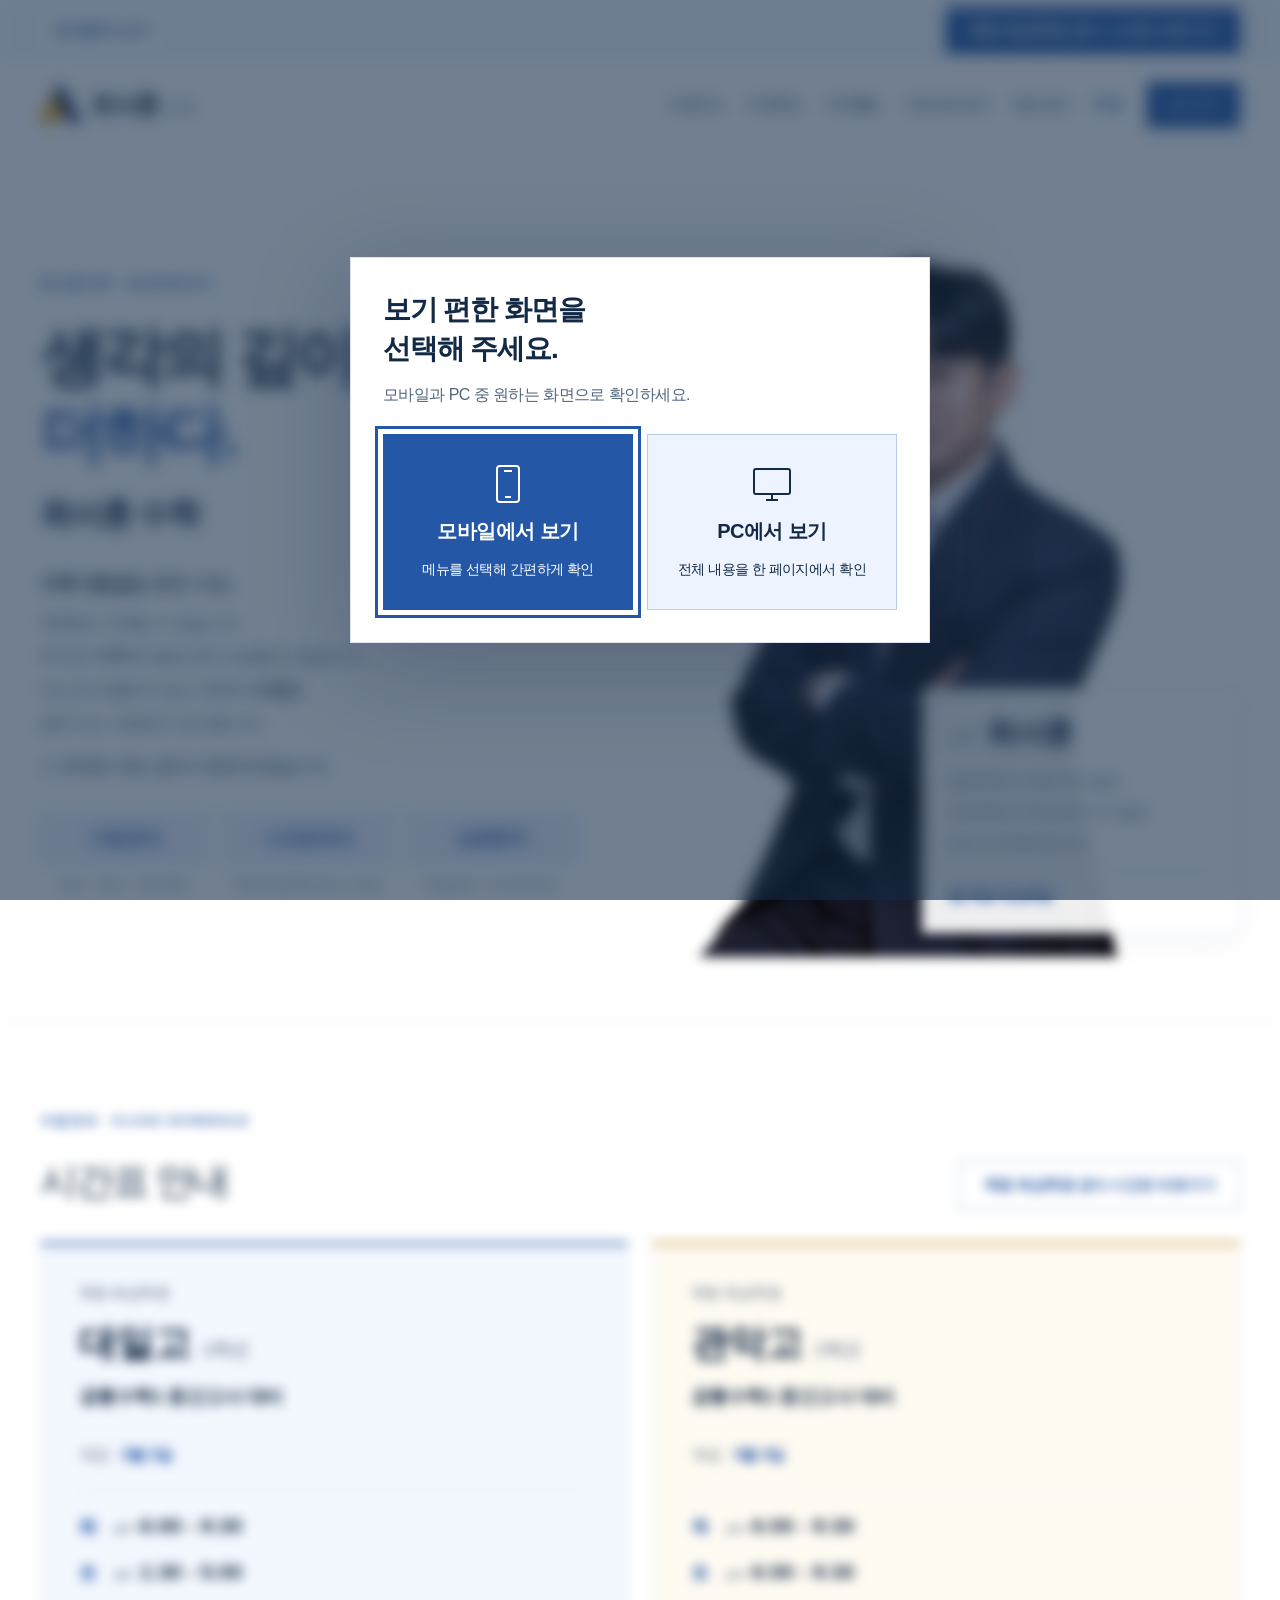
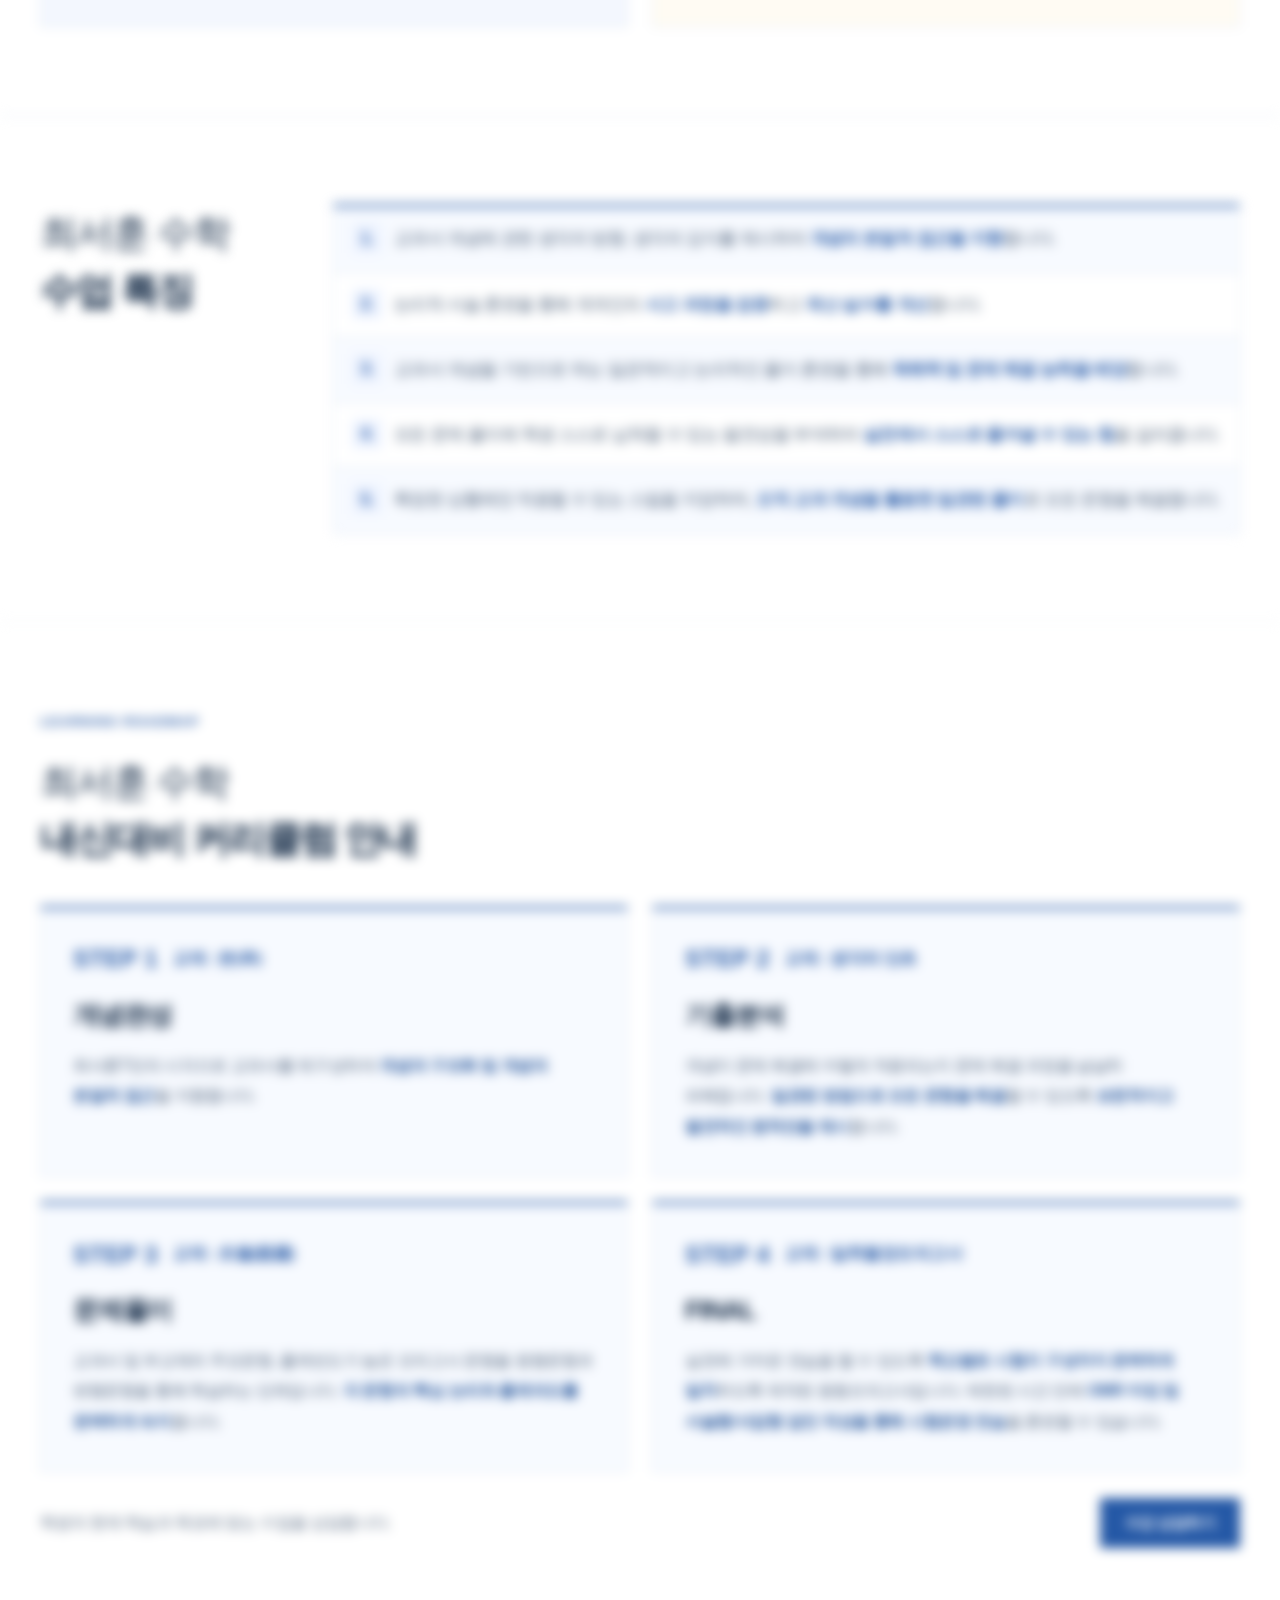
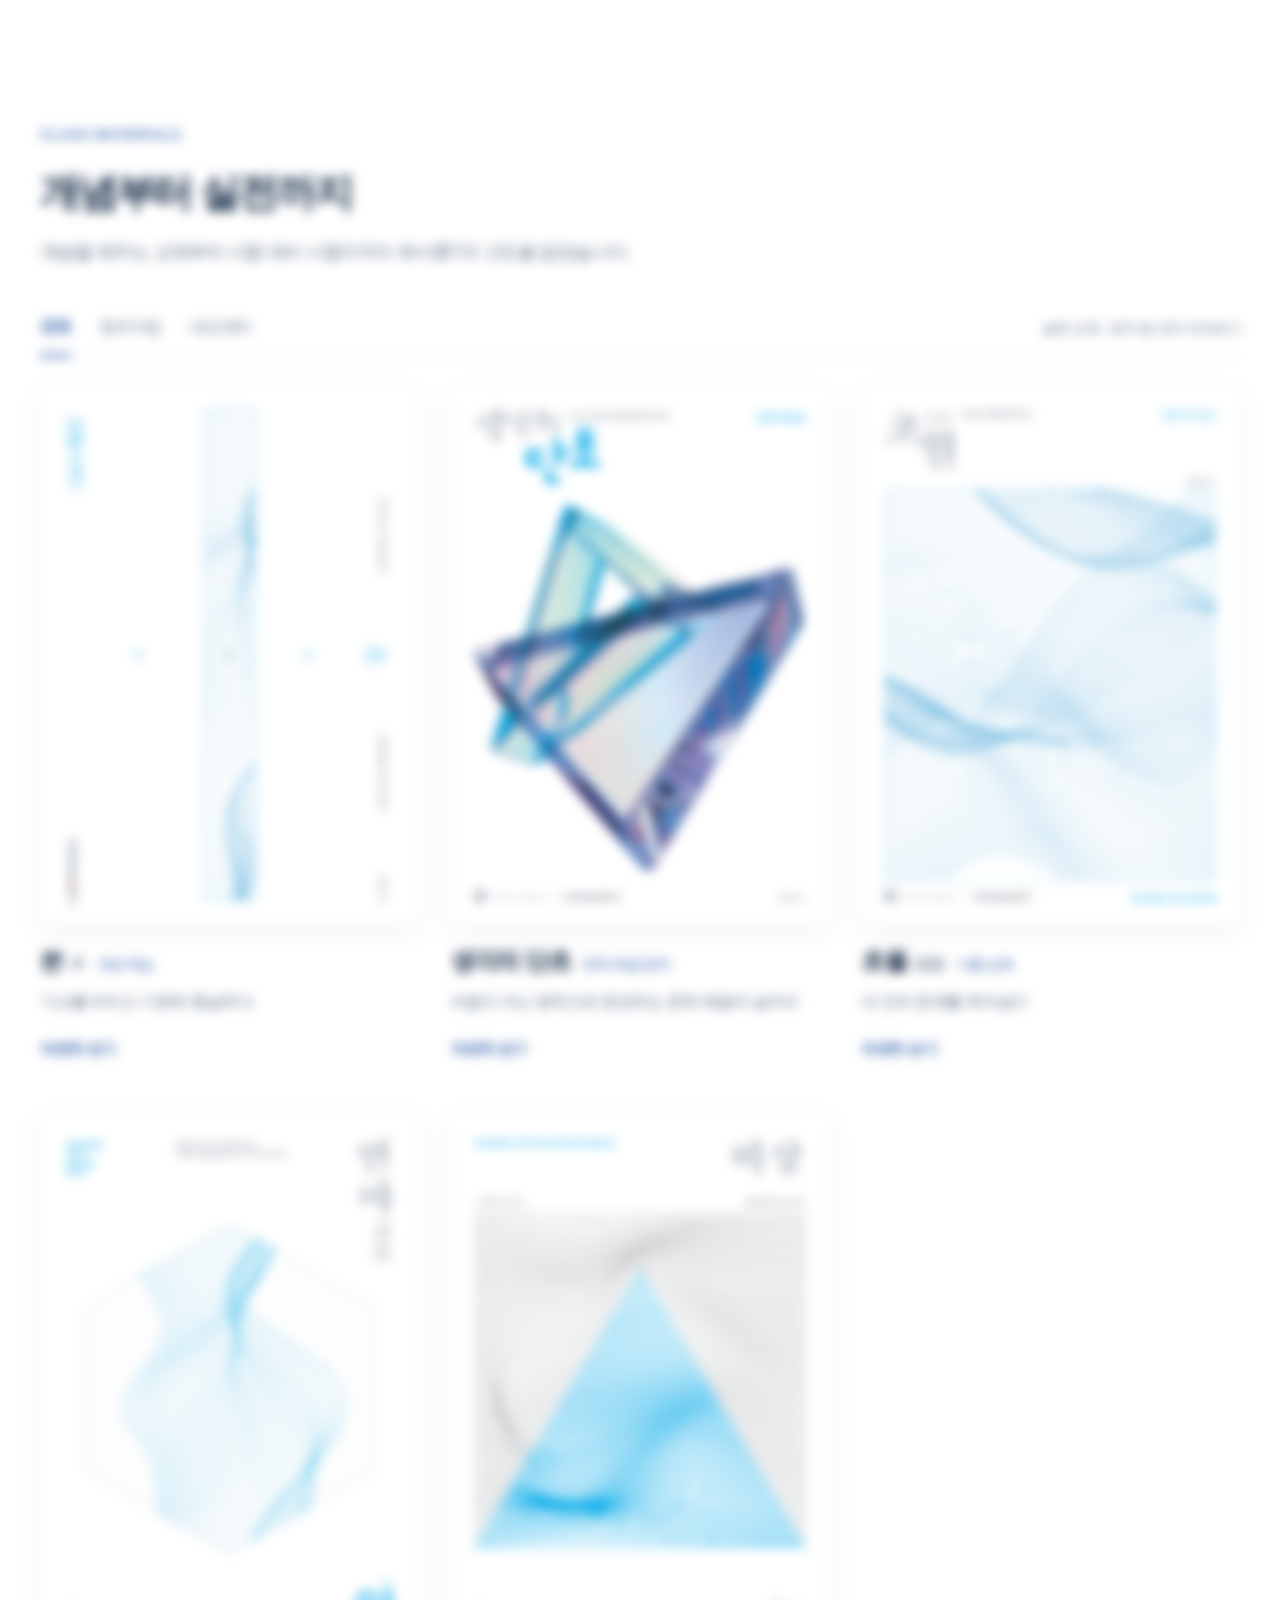
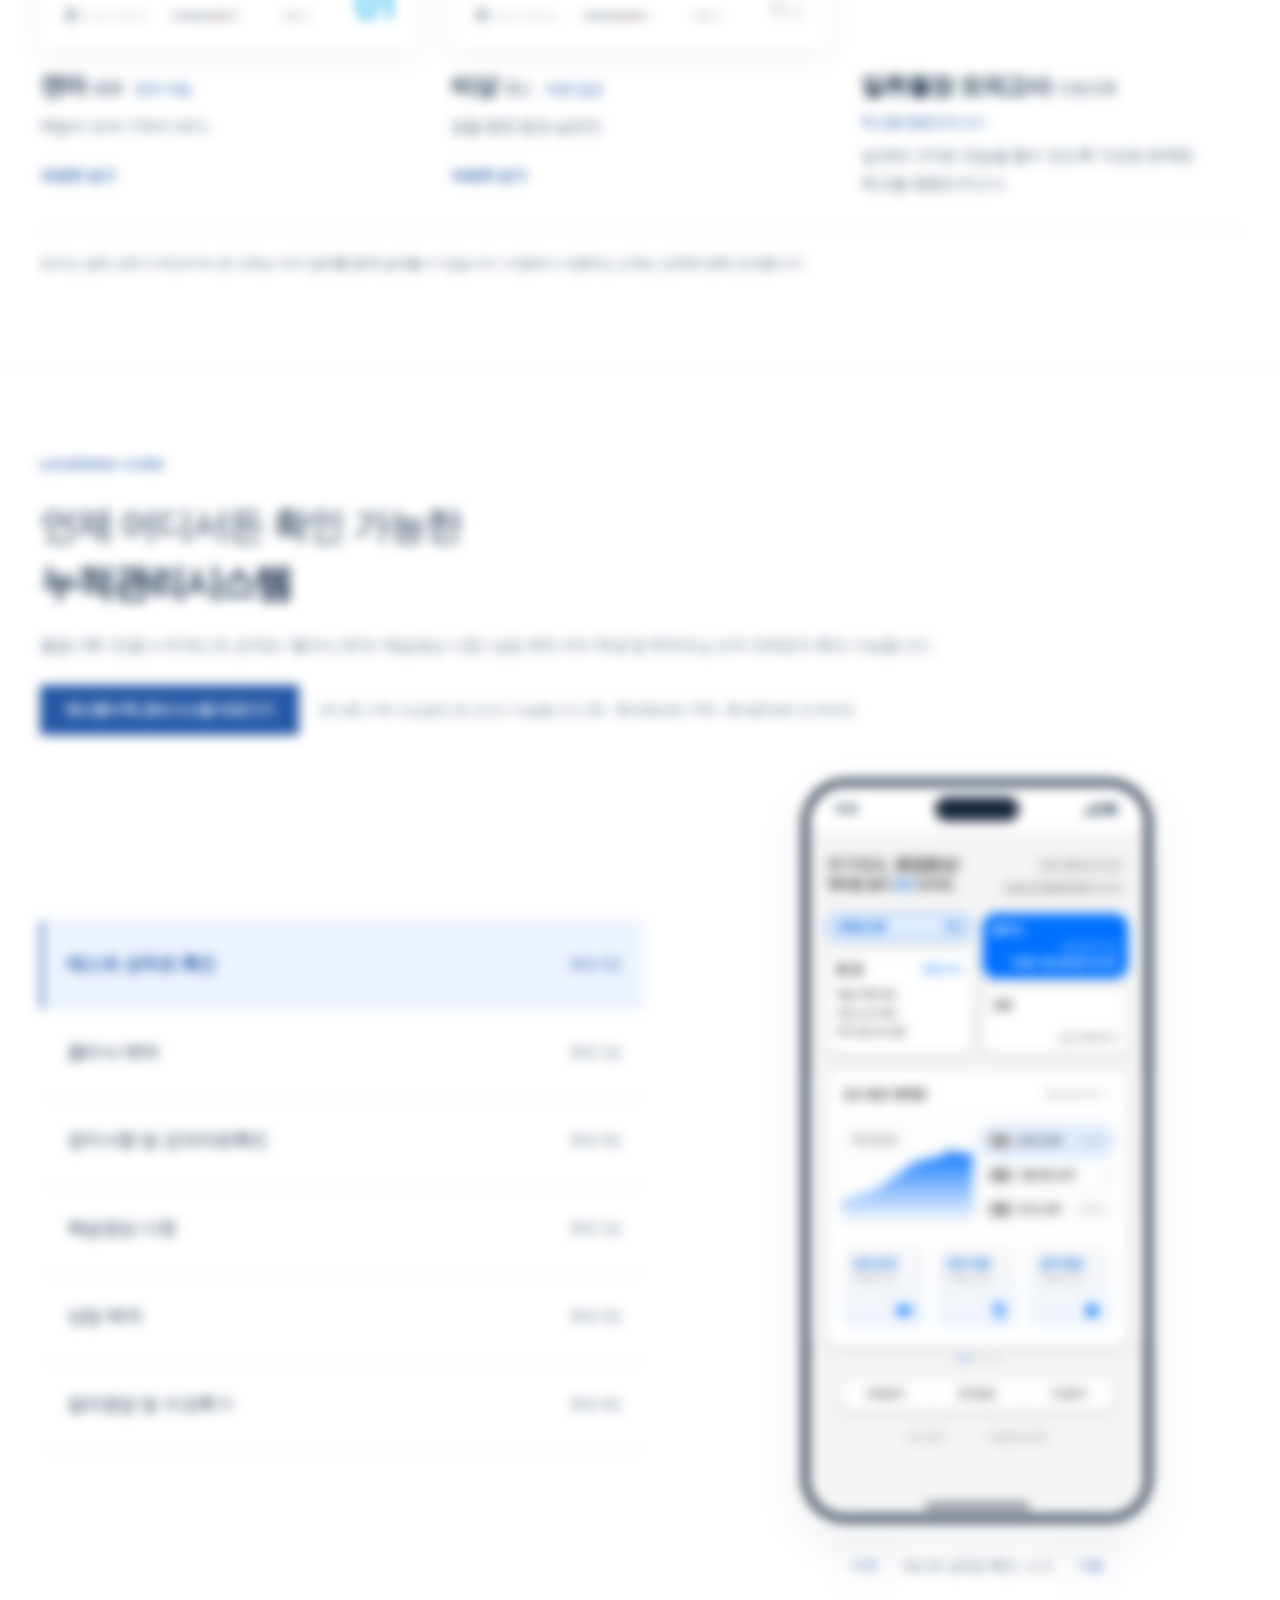
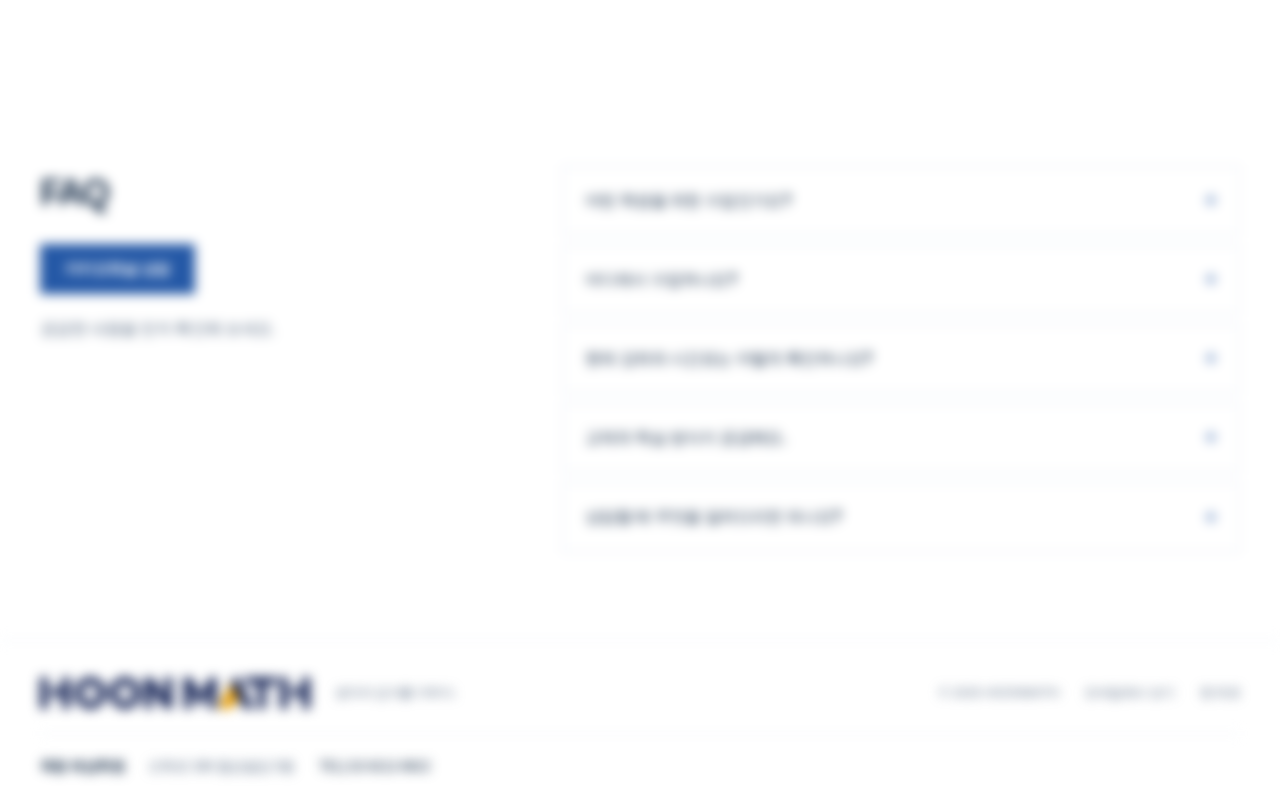
==== commit 1adae6e5: "Refresh the textbook catalogue with a cover-led responsive layout" ====
--- a/index.html
+++ b/index.html
@@ -19,8 +19,8 @@
       else if (view !== 'desktop') document.documentElement.classList.add('view-choice-pending');
     })();
   </script>
-  <link rel="stylesheet" href="assets/style.css?v=20261128-cover-first">
-  <link rel="stylesheet" href="assets/mobile-view.css?v=20261128-material-links">
+  <link rel="stylesheet" href="assets/style.css?v=20261128-materials-layout">
+  <link rel="stylesheet" href="assets/mobile-view.css?v=20261128-materials-layout">
   <meta property="og:type" content="website">
   <meta property="og:locale" content="ko_KR">
   <meta property="og:site_name" content="최서훈수학">
@@ -165,16 +165,67 @@
     <section id="materials" class="section section-soft section-anchor" aria-labelledby="materials-title">
       <div class="container">
         <p class="eyebrow">CLASS MATERIALS</p>
-        <div class="section-heading-row"><h2 id="materials-title">최서훈 수학<br><strong>교재 미리보기</strong></h2><p class="heading-aside">개념의 시작부터 실전의 마무리까지.<br>학습 단계에 맞춰 이어지는 교재 구성.</p></div>
+        <div class="materials-heading"><h2 id="materials-title">개념부터 실전까지</h2><p>개념을 채우는 교재부터 시험 대비 시험지까지 최서훈T의 고민을 담았습니다.</p></div>
         <div class="materials-toolbar"><div class="filter-group" role="group" aria-label="교재 분류"><button type="button" class="filter-button active" data-filter="all" aria-pressed="true">전체</button><button type="button" class="filter-button" data-filter="regular" aria-pressed="false">정규수업</button><button type="button" class="filter-button" data-filter="school-exam" aria-pressed="false">내신대비</button></div><span class="materials-caption">실제 교재 · 표지 및 내지 미리보기</span></div>
         <p class="visually-hidden" id="filter-status" aria-live="polite"></p>
         <div class="materials-grid">
-          <article class="material" data-category="regular"><a class="material-image" id="preview-bon" href="assets/previews/bon-common-math1/sample.pdf" data-book-preview data-caption="본 · 기교를 버리고 기본에 충실하다." aria-label="본 공통수학1 자세히 보기"><span class="material-book"><img src="assets/images/covers/bon.webp" srcset="assets/images/covers/bon-768.webp 768w, assets/images/covers/bon.webp 2000w" sizes="240px" alt="본 교재 표지" width="595" height="842" loading="lazy"></span><span class="zoom-label">자세히 보기</span></a><div class="material-description"><span>개념 학습</span><h3>본<span class="hanja">本</span></h3><p>기교를 버리고 기본에 충실하다.</p></div></article>
-          <article class="material" data-category="school-exam"><a class="material-image" id="preview-dancho" href="assets/images/covers/dancho.webp" data-lightbox data-caption="생각의 단초 · 비법이 아닌 원칙으로 완성하는 문제 해결의 실마리" aria-label="생각의 단초 교재 자세히 보기"><span class="material-book"><img src="assets/images/covers/dancho.webp" srcset="assets/images/covers/dancho-768.webp 768w, assets/images/covers/dancho.webp 2000w" sizes="240px" alt="생각의 단초 교재 표지" width="595" height="842" loading="lazy"></span><span class="zoom-label">자세히 보기</span></a><div class="material-description"><span>문제 해결 원칙</span><h3>생각의 단초</h3><p>비법이 아닌 원칙으로 완성하는 문제 해결의 실마리</p></div></article>
-          <article class="material" data-category="school-exam"><a class="material-image" id="preview-chowol" href="assets/images/covers/chowol.webp" data-lightbox data-caption="초월 · 내 안의 한계를 뛰어넘다" aria-label="초월 교재 자세히 보기"><span class="material-book"><img src="assets/images/covers/chowol.webp" srcset="assets/images/covers/chowol-768.webp 768w, assets/images/covers/chowol.webp 2000w" sizes="240px" alt="초월 교재 표지" width="595" height="842" loading="lazy"></span><span class="zoom-label">자세히 보기</span></a><div class="material-description"><span>기출·심화</span><h3>초월<span class="hanja">超越</span></h3><p>내 안의 한계를 뛰어넘다</p></div></article>
-          <article class="material" data-category="regular"><a class="material-image" href="assets/images/covers/yeonma.webp" data-lightbox data-caption="연마 · 매일이 모여 기적이 되다." aria-label="연마 교재 자세히 보기"><span class="material-book"><img src="assets/images/covers/yeonma.webp" srcset="assets/images/covers/yeonma-768.webp 768w, assets/images/covers/yeonma.webp 2000w" sizes="240px" alt="연마 교재 표지" width="595" height="842" loading="lazy"></span><span class="zoom-label">자세히 보기</span></a><div class="material-description"><span>문제 적용</span><h3>연마<span class="hanja">練磨</span></h3><p>매일이 모여 기적이 되다.</p></div></article>
-          <article class="material" data-category="school-exam"><a class="material-image" href="assets/images/covers/bisang.webp" data-lightbox data-caption="비상 · 꿈을 향한 힘찬 날갯짓" aria-label="비상 교재 자세히 보기"><span class="material-book"><img src="assets/images/covers/bisang.webp" srcset="assets/images/covers/bisang-768.webp 768w, assets/images/covers/bisang.webp 2000w" sizes="240px" alt="비상 교재 표지" width="595" height="842" loading="lazy"></span><span class="zoom-label">자세히 보기</span></a><div class="material-description"><span>최종 점검</span><h3>비상<span class="hanja">飛上</span></h3><p>꿈을 향한 힘찬 날갯짓</p></div></article>
-          <article class="material" data-category="school-exam"><div class="material-image material-placeholder" aria-hidden="true"></div><div class="material-description"><span>학교별 동형모의고사</span><h3>일취월장 모의고사<span class="hanja">日就月將</span></h3><p>실전에 가까운 연습을 할수 있도록 구성된 완벽한 학교별 동형모의고사</p></div></article>
+          <article class="material" data-category="regular">
+            <a class="material-link" id="preview-bon" href="assets/previews/bon-common-math1/sample.pdf" data-book-preview data-caption="본 · 기교를 버리고 기본에 충실하다." aria-label="본 공통수학1 자세히 보기">
+              <span class="material-image"><span class="material-book"><img src="assets/images/covers/bon.webp" srcset="assets/images/covers/bon-768.webp 768w, assets/images/covers/bon.webp 2000w" sizes="(max-width: 640px) calc((100vw - 46px) / 2), (max-width: 960px) calc((100vw - 104px) / 2), 408px" alt="본 교재 표지" width="595" height="842" loading="lazy"></span></span>
+              <div class="material-description">
+                <div class="material-heading"><h3>본<span class="hanja">本</span></h3><span class="material-kind">개념 학습</span></div>
+                <p>기교를 버리고 기본에 충실하다.</p>
+                <span class="zoom-label">자세히 보기</span>
+              </div>
+            </a>
+          </article>
+          <article class="material" data-category="school-exam">
+            <a class="material-link" id="preview-dancho" href="assets/images/covers/dancho.webp" data-lightbox data-caption="생각의 단초 · 비법이 아닌 원칙으로 완성하는 문제 해결의 실마리" aria-label="생각의 단초 교재 자세히 보기">
+              <span class="material-image"><span class="material-book"><img src="assets/images/covers/dancho.webp" srcset="assets/images/covers/dancho-768.webp 768w, assets/images/covers/dancho.webp 2000w" sizes="(max-width: 640px) calc((100vw - 46px) / 2), (max-width: 960px) calc((100vw - 104px) / 2), 408px" alt="생각의 단초 교재 표지" width="595" height="842" loading="lazy"></span></span>
+              <div class="material-description">
+                <div class="material-heading"><h3>생각의 단초</h3><span class="material-kind">문제 해결 원칙</span></div>
+                <p>비법이 아닌 원칙으로 완성하는 문제 해결의 실마리</p>
+                <span class="zoom-label">자세히 보기</span>
+              </div>
+            </a>
+          </article>
+          <article class="material" data-category="school-exam">
+            <a class="material-link" id="preview-chowol" href="assets/images/covers/chowol.webp" data-lightbox data-caption="초월 · 내 안의 한계를 뛰어넘다" aria-label="초월 교재 자세히 보기">
+              <span class="material-image"><span class="material-book"><img src="assets/images/covers/chowol.webp" srcset="assets/images/covers/chowol-768.webp 768w, assets/images/covers/chowol.webp 2000w" sizes="(max-width: 640px) calc((100vw - 46px) / 2), (max-width: 960px) calc((100vw - 104px) / 2), 408px" alt="초월 교재 표지" width="595" height="842" loading="lazy"></span></span>
+              <div class="material-description">
+                <div class="material-heading"><h3>초월<span class="hanja">超越</span></h3><span class="material-kind">기출·심화</span></div>
+                <p>내 안의 한계를 뛰어넘다</p>
+                <span class="zoom-label">자세히 보기</span>
+              </div>
+            </a>
+          </article>
+          <article class="material" data-category="regular">
+            <a class="material-link" href="assets/images/covers/yeonma.webp" data-lightbox data-caption="연마 · 매일이 모여 기적이 되다." aria-label="연마 교재 자세히 보기">
+              <span class="material-image"><span class="material-book"><img src="assets/images/covers/yeonma.webp" srcset="assets/images/covers/yeonma-768.webp 768w, assets/images/covers/yeonma.webp 2000w" sizes="(max-width: 640px) calc((100vw - 46px) / 2), (max-width: 960px) calc((100vw - 104px) / 2), 408px" alt="연마 교재 표지" width="595" height="842" loading="lazy"></span></span>
+              <div class="material-description">
+                <div class="material-heading"><h3>연마<span class="hanja">練磨</span></h3><span class="material-kind">문제 적용</span></div>
+                <p>매일이 모여 기적이 되다.</p>
+                <span class="zoom-label">자세히 보기</span>
+              </div>
+            </a>
+          </article>
+          <article class="material" data-category="school-exam">
+            <a class="material-link" href="assets/images/covers/bisang.webp" data-lightbox data-caption="비상 · 꿈을 향한 힘찬 날갯짓" aria-label="비상 교재 자세히 보기">
+              <span class="material-image"><span class="material-book"><img src="assets/images/covers/bisang.webp" srcset="assets/images/covers/bisang-768.webp 768w, assets/images/covers/bisang.webp 2000w" sizes="(max-width: 640px) calc((100vw - 46px) / 2), (max-width: 960px) calc((100vw - 104px) / 2), 408px" alt="비상 교재 표지" width="595" height="842" loading="lazy"></span></span>
+              <div class="material-description">
+                <div class="material-heading"><h3>비상<span class="hanja">飛上</span></h3><span class="material-kind">최종 점검</span></div>
+                <p>꿈을 향한 힘찬 날갯짓</p>
+                <span class="zoom-label">자세히 보기</span>
+              </div>
+            </a>
+          </article>
+          <article class="material" data-category="school-exam">
+            <div class="material-image material-placeholder" aria-hidden="true"></div>
+            <div class="material-description">
+              <div class="material-heading"><h3>일취월장 모의고사<span class="hanja">日就月將</span></h3><span class="material-kind">학교별 동형모의고사</span></div>
+              <p>실전에 가까운 연습을 할수 있도록 구성된 완벽한 학교별 동형모의고사</p>
+            </div>
+          </article>
         </div>
         <p class="section-note">표지는 실제 교재 디자인이며, 본 교재는 내지 일부를 함께 살펴볼 수 있습니다. 수업에서 사용하는 교재는 강좌에 맞춰 안내합니다.</p>
       </div>
--- a/assets/style.css
+++ b/assets/style.css
@@ -170,3 +170,37 @@
 /* Curriculum links reuse the actual material previews. */
 .book-cover{width:min(100%,calc(70.7dvh - 215px));margin-inline:auto}.book-cover img{display:block;width:100%;height:auto}.book-dialog.is-zoomed .book-cover{width:760px}.book-ranges{flex-wrap:wrap}
 .preview-pending-dialog{width:min(460px,calc(100% - 32px));max-height:calc(100dvh - 32px);padding:24px;border:1px solid var(--line);background:#fff;color:var(--ink)}.preview-pending-dialog::backdrop{background:#10213bcc;backdrop-filter:blur(4px)}.preview-pending-close{display:block;margin-left:auto;min-height:44px;padding:8px;background:transparent;color:var(--muted)}.preview-pending-dialog h2{font-size:24px;font-weight:700}.preview-pending-dialog p{margin-top:16px;font-size:16px;color:var(--muted)}
+
+/* A cover-led catalogue, with the existing navy and blue palette. */
+#materials .materials-heading h2{font-size:clamp(2rem,3.1vw,2.75rem);font-weight:800;line-height:1.35;letter-spacing:-.055em}
+#materials .materials-heading>p{margin-top:16px;font-size:1.125rem;line-height:1.8;color:var(--muted)}
+#materials .materials-toolbar{align-items:center;flex-direction:row;gap:20px;margin-block:34px 30px;padding:0;border-bottom:1px solid var(--line)}
+#materials .filter-group{display:flex;flex-wrap:nowrap;gap:28px;padding:0;background:transparent}
+#materials .filter-button{position:relative;min-height:52px;padding:10px 0 14px;background:transparent;border:0;color:var(--muted);font-size:1rem;font-weight:550;white-space:nowrap}
+#materials .filter-button::after{content:"";position:absolute;inset:auto 0 -1px;height:3px;background:transparent}
+#materials .filter-button.active{color:var(--accent);font-weight:750;background:transparent}
+#materials .filter-button.active::after{background:var(--accent)}
+#materials .filter-button:hover{color:var(--accent);background:transparent}
+#materials .materials-caption{font-size:.875rem;color:var(--muted)}
+#materials .materials-grid{display:grid;grid-template-columns:repeat(3,minmax(0,1fr));gap:40px 32px}
+#materials .material{min-width:0;display:flex;flex-direction:column;padding:0;background:transparent;border:0;box-shadow:none}
+#materials .material-link{display:flex;flex:1;flex-direction:column;min-width:0}
+#materials .material-image{display:block;position:relative;aspect-ratio:595/842;background:var(--soft);border:0;overflow:visible;box-shadow:0 8px 24px #132a4610}
+#materials .material-book{position:absolute;inset:0;display:block;width:100%;height:100%;aspect-ratio:auto;transform:none;box-shadow:none;transition:transform .2s ease}
+#materials .material-book::before,#materials .material-book::after{display:none}
+#materials .material-book img{position:static;display:block;width:100%;height:100%;margin:0;object-fit:contain;transform:none}
+#materials .material-link:hover .material-book{transform:translateY(-3px)}
+#materials .material-link:hover .material-book img{transform:none}
+#materials .material-placeholder{background:#fff;box-shadow:none}
+#materials .material-description{display:flex;flex:1;flex-direction:column;padding:20px 0 0}
+#materials .material-heading{display:flex;align-items:baseline;flex-wrap:wrap;gap:7px 12px}
+#materials .material-description h3{margin:0;font-size:1.5rem;font-weight:750;line-height:1.5;color:var(--ink)}
+#materials .hanja{margin-left:7px;font-size:1rem;color:var(--muted)}
+#materials .material-kind{color:var(--accent);font-size:.875rem;line-height:1.6}
+#materials .material-description p{flex:1;margin-top:9px;color:var(--muted);font-size:1rem;line-height:1.75}
+#materials .zoom-label{position:static;display:inline-flex;align-items:center;align-self:flex-start;min-height:44px;margin-top:12px;padding:7px 0;background:transparent;border:0;font-size:.9375rem;font-weight:650;line-height:1.5;color:var(--accent)}
+#materials .material-link:hover .zoom-label{color:var(--ink)}
+#materials .section-note{margin-top:32px;padding-top:20px;border-top:1px solid var(--line);font-size:.875rem}
+@media(max-width:960px){#materials .materials-grid{grid-template-columns:repeat(2,minmax(0,1fr));gap:32px 24px}}
+@media(max-width:600px){#materials .materials-toolbar{flex-direction:column;align-items:stretch;gap:0;margin-block:20px 22px}#materials .filter-group{gap:24px}#materials .materials-caption{display:none}#materials .materials-grid{grid-template-columns:repeat(2,minmax(0,1fr));gap:26px 16px}#materials .material-description{padding-top:14px}#materials .material-heading{gap:4px 8px}#materials .material-description h3{font-size:1.25rem}#materials .material-kind{font-size:.8125rem}#materials .hanja{font-size:.875rem;margin-left:5px}#materials .materials-heading>p{font-size:1rem}#materials .material-description p{margin-top:7px}#materials .zoom-label{font-size:.875rem;margin-top:7px}#materials .section-note{font-size:.8125rem}}
+@media(prefers-reduced-motion:reduce){#materials .material-book{transition:none}#materials .material-link:hover .material-book{transform:none}}
--- a/assets/mobile-view.css
+++ b/assets/mobile-view.css
@@ -80,17 +80,22 @@
 .mobile-view #curriculum .roadmap-footer{flex-direction:column;align-items:stretch;gap:12px;margin-top:16px;font-size:14px}
 .mobile-view #curriculum .roadmap-footer .button{align-self:stretch}
 
-.mobile-view .materials-toolbar{flex-direction:column;align-items:stretch;gap:10px;margin-block:18px 16px}
-.mobile-view .filter-group{display:flex;gap:4px;padding:4px}
-.mobile-view .filter-button{flex:1;padding:8px 4px;font-size:14px;min-height:44px}
-.mobile-view .materials-caption{font-size:12px}
-.mobile-view .materials-grid{grid-template-columns:repeat(2,minmax(0,1fr));gap:12px}
-.mobile-view .material{padding:8px}.mobile-view .material-image{aspect-ratio:.95}
-.mobile-view .zoom-label{right:5px;bottom:5px;padding:4px 6px;font-size:12px}
-.mobile-view .material-description{padding:12px 3px 8px}
-.mobile-view .material-description>span{font-size:13px}.mobile-view .material-description h3{font-size:20px}
-.mobile-view .hanja{font-size:14px;margin-left:5px}.mobile-view .material-description p{font-size:16px;line-height:1.65;margin-top:8px}
-.mobile-view .section-note{font-size:13px;line-height:1.8;margin-top:16px}
+/* Two-column catalogue keeps all six books easy to compare on the compact page. */
+.mobile-view #materials .materials-heading h2{font-size:1.875rem;line-height:1.4}
+.mobile-view #materials .materials-heading>p{margin-top:12px;font-size:1rem;line-height:1.8}
+.mobile-view #materials .materials-toolbar{flex-direction:column;align-items:stretch;gap:0;margin-block:20px 20px}
+.mobile-view #materials .filter-group{gap:24px;padding:0}
+.mobile-view #materials .filter-button{flex:0 0 auto;min-height:48px;padding:8px 0 12px;font-size:.9375rem}
+.mobile-view #materials .materials-caption{display:none}
+.mobile-view #materials .materials-grid{grid-template-columns:repeat(2,minmax(0,1fr));gap:26px 14px}
+.mobile-view #materials .material-description{padding-top:13px}
+.mobile-view #materials .material-description h3{font-size:1.25rem}
+.mobile-view #materials .material-heading{display:block}
+.mobile-view #materials .material-kind{display:block;margin-top:4px;font-size:.8125rem}
+.mobile-view #materials .material-description p{margin-top:7px;font-size:1rem;line-height:1.65}
+.mobile-view #materials .zoom-label{min-height:44px;margin-top:7px;font-size:.875rem}
+.mobile-view #materials .hanja{font-size:.875rem;margin-left:5px}
+.mobile-view #materials .section-note{margin-top:22px;padding-top:16px;font-size:.8125rem;line-height:1.8}
 
 .mobile-view .care-system-description{font-size:15px;line-height:1.8}
 .mobile-view .care-login-guide{font-size:13px;line-height:1.7}
